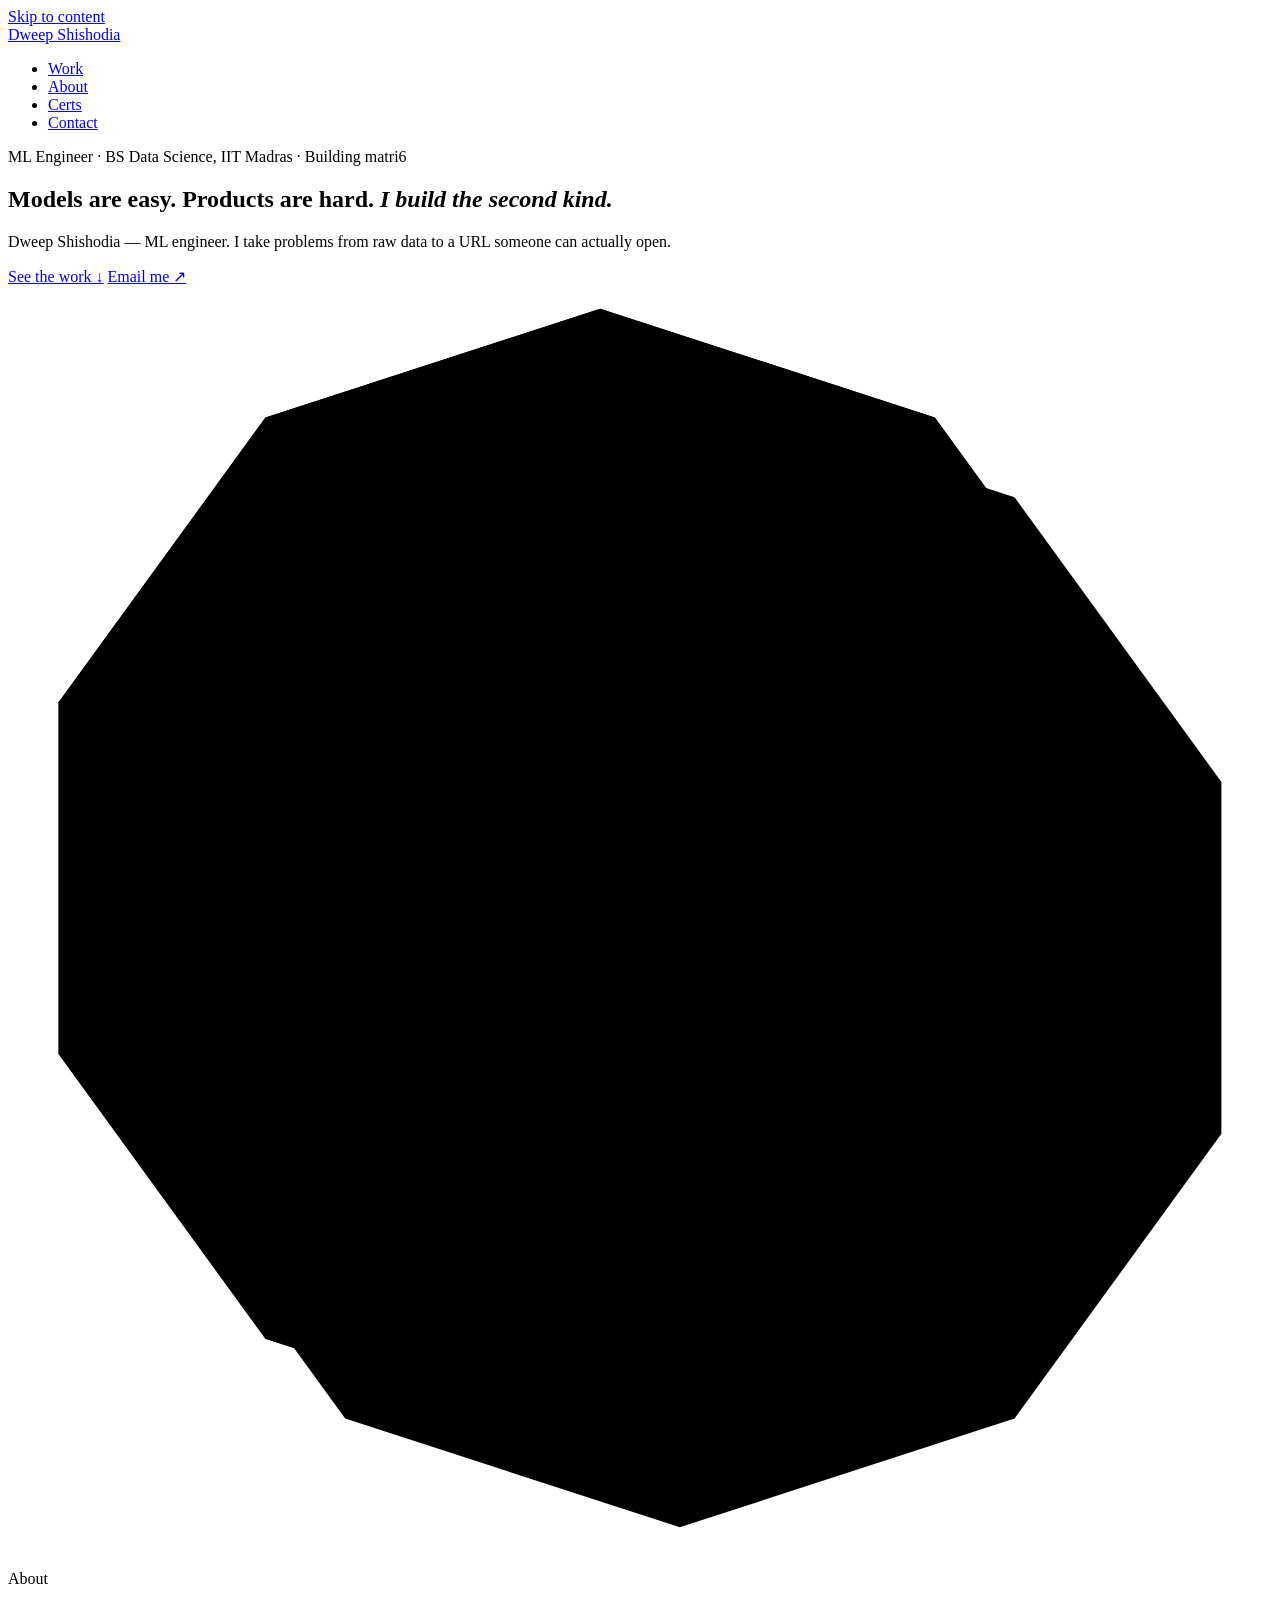
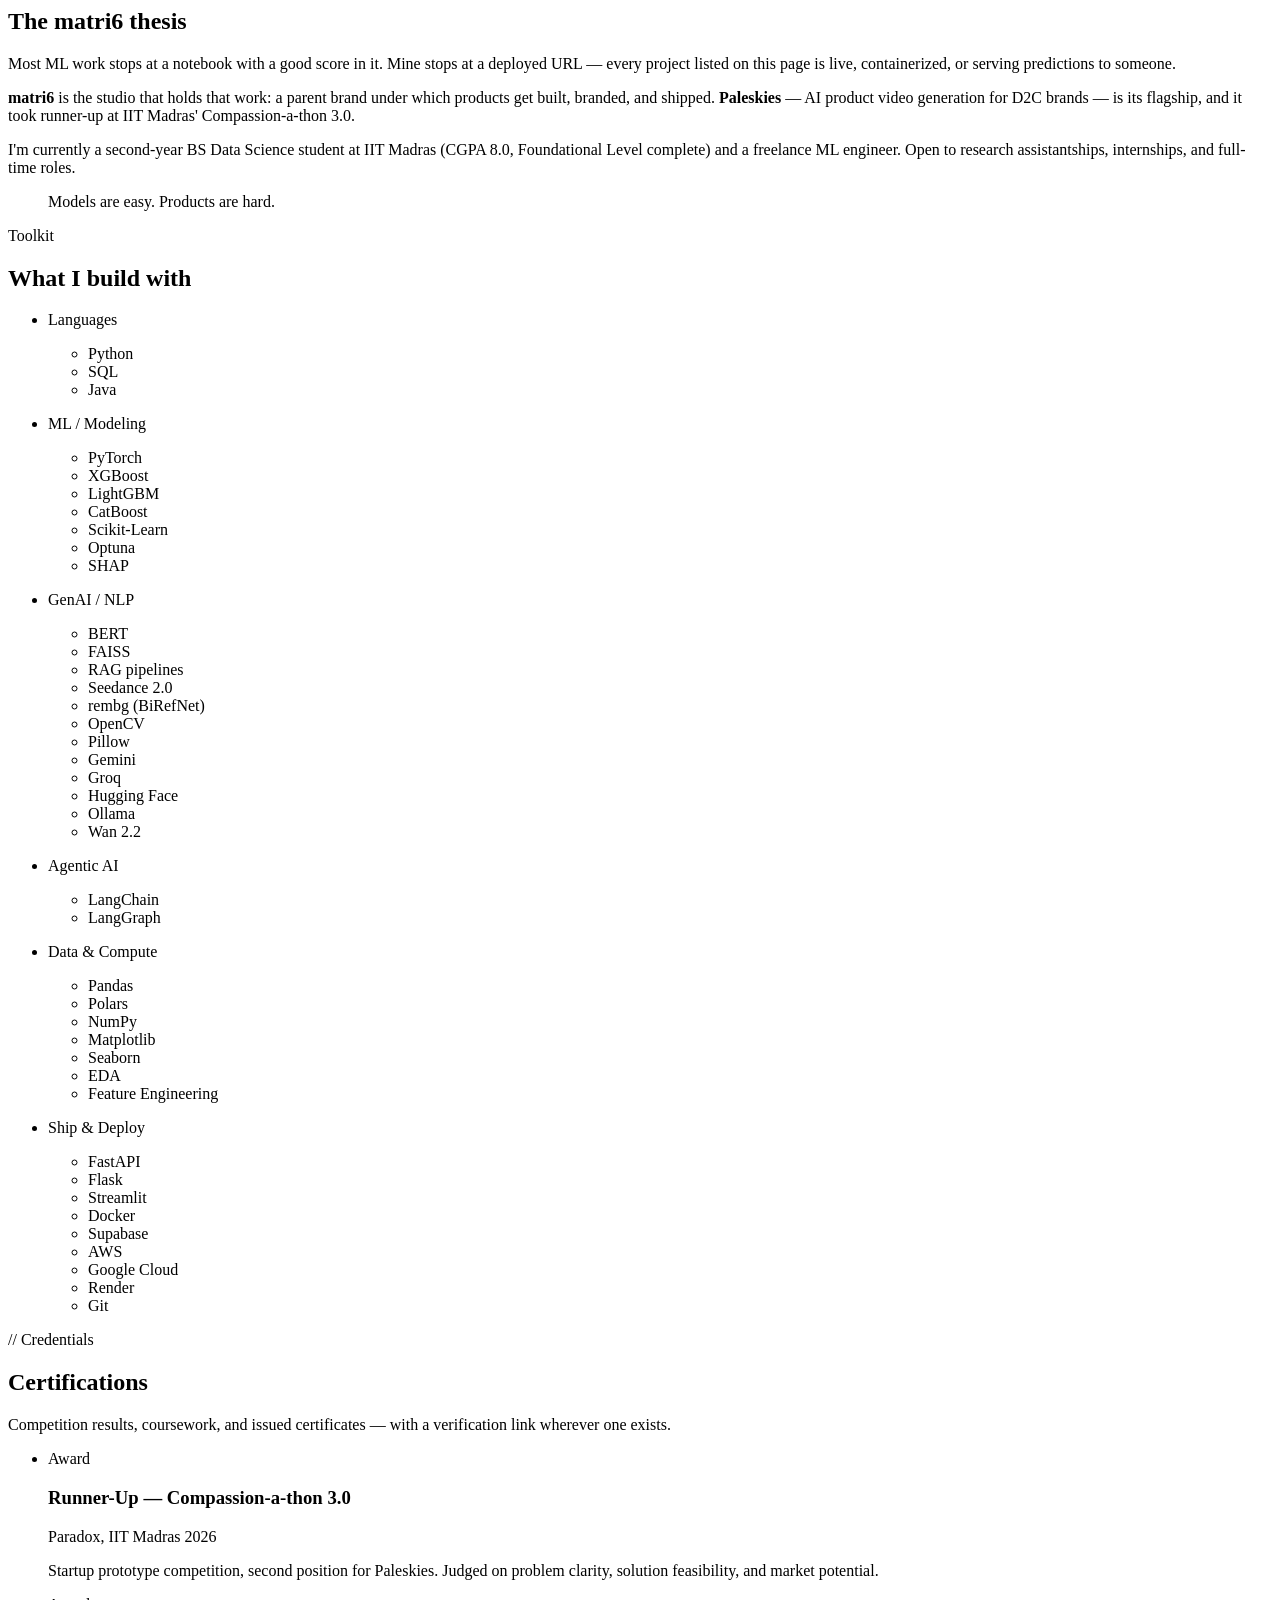
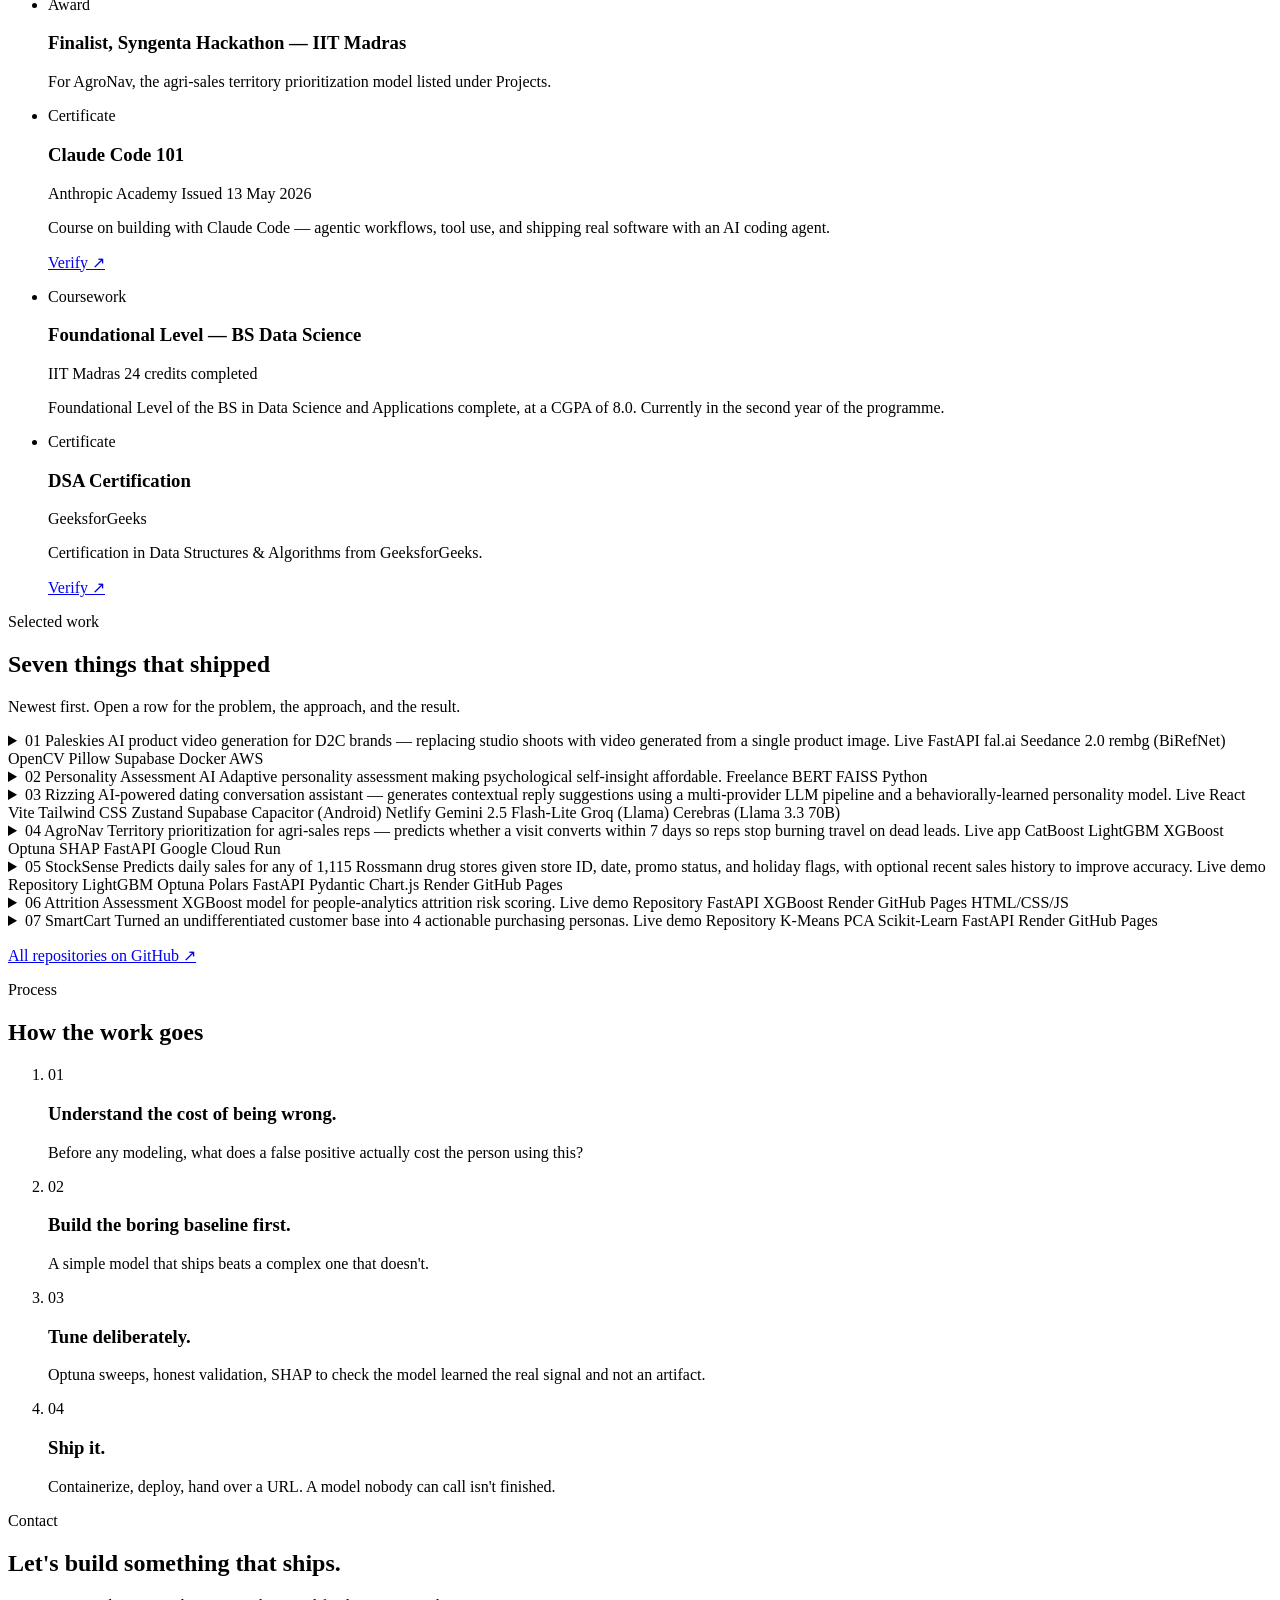
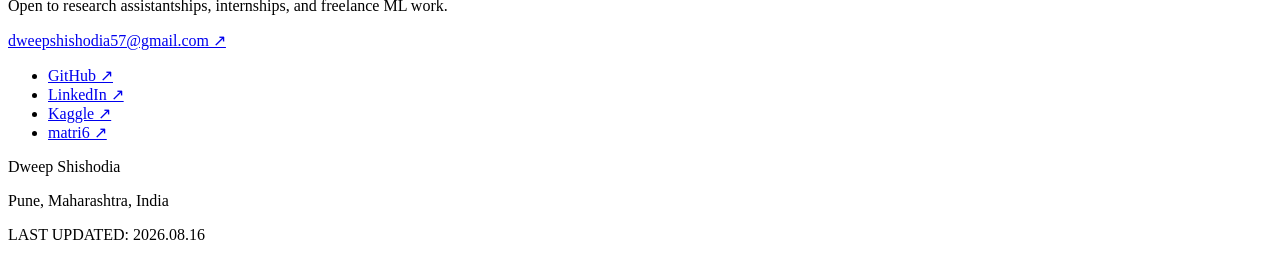
==== index.html @ 5aa8fc22 "feat(projects): swap AutoVal for Attrition Assessment, add SmartCart deployment - Replace project 06" ====
<!DOCTYPE html>
<html lang="en">
<head>
  <meta charset="utf-8">
  <meta name="viewport" content="width=device-width, initial-scale=1">

  <title>Dweep Shishodia — ML Engineer</title>
  <meta name="description" content="ML engineer and BS Data Science student at IIT Madras. I take problems from raw data to a URL someone can actually open. Founder of matri6.">
  <link rel="canonical" href="https://dweep.matri6.com/">
  <meta name="author" content="Dweep Shishodia">

  <meta property="og:type" content="website">
  <meta property="og:site_name" content="Dweep Shishodia">
  <meta property="og:url" content="https://dweep.matri6.com/">
  <meta property="og:title" content="Dweep Shishodia — ML Engineer">
  <meta property="og:description" content="ML engineer and BS Data Science student at IIT Madras. I take problems from raw data to a URL someone can actually open. Founder of matri6.">
  <meta property="og:image" content="https://dweep.matri6.com/assets/img/og-cover.png">
  <meta property="og:image:width" content="1200">
  <meta property="og:image:height" content="630">
  <meta property="og:image:alt" content="Dweep Shishodia — ML Engineer. Models are easy. Products are hard.">

  <meta name="twitter:card" content="summary_large_image">
  <meta name="twitter:title" content="Dweep Shishodia — ML Engineer">
  <meta name="twitter:description" content="ML engineer and BS Data Science student at IIT Madras. I take problems from raw data to a URL someone can actually open. Founder of matri6.">
  <meta name="twitter:image" content="https://dweep.matri6.com/assets/img/og-cover.png">

  <link rel="icon" href="assets/img/favicon.svg" type="image/svg+xml">
  <link rel="icon" href="assets/img/favicon-32.png" sizes="32x32" type="image/png">
  <link rel="icon" href="assets/img/favicon-16.png" sizes="16x16" type="image/png">
  <link rel="apple-touch-icon" href="assets/img/apple-touch-icon.png">
  <!-- Mirrors --paper in tokens.css. A meta value cannot read a custom
       property, so this is the one colour literal outside that file. -->
  <meta name="theme-color" content="#F6F7F5">

  <!-- Three families, only the axes actually used: Archivo with both
       variable axes (wdth 62-125, wght 100-900) because the system runs it
       condensed-heavy for headlines and wide for the wordmark; Inter Tight
       and JetBrains Mono need weight only. -->
  <link rel="preconnect" href="https://fonts.googleapis.com">
  <link rel="preconnect" href="https://fonts.gstatic.com" crossorigin>
  <link rel="stylesheet" href="https://fonts.googleapis.com/css2?family=Archivo:wdth,wght@62..125,100..900&family=Inter+Tight:wght@400..700&family=JetBrains+Mono:wght@400..700&display=swap">

  <!-- Cascade order is load-bearing. Do not reorder. -->
  <link rel="stylesheet" href="assets/css/tokens.css">
  <link rel="stylesheet" href="assets/css/base.css">
  <link rel="stylesheet" href="assets/css/components.css">
  <link rel="stylesheet" href="assets/css/pages.css">

  <!-- Set before first paint so scroll-reveal targets are only ever hidden
       when JavaScript is actually running. With JS off they stay visible. -->
  <script>document.documentElement.classList.add('js');</script>

  <script type="importmap">
  {
    "imports": {
      "three": "https://cdn.jsdelivr.net/npm/three@0.169.0/build/three.module.min.js",
      "three/addons/": "https://cdn.jsdelivr.net/npm/three@0.169.0/examples/jsm/"
    }
  }
  </script>

  <script type="application/ld+json">
  {
    "@context": "https://schema.org",
    "@type": "Person",
    "name": "Dweep Shishodia",
    "jobTitle": "ML Engineer",
    "url": "https://dweep.matri6.com/",
    "image": "https://dweep.matri6.com/assets/img/og-cover.png",
    "email": "mailto:dweepshishodia57@gmail.com",
    "description": "ML engineer and BS Data Science student at IIT Madras. Founder of matri6.",
    "address": {
      "@type": "PostalAddress",
      "addressLocality": "Pune",
      "addressRegion": "Maharashtra",
      "addressCountry": "IN"
    },
    "alumniOf": {
      "@type": "CollegeOrUniversity",
      "name": "Indian Institute of Technology Madras"
    },
    "worksFor": {
      "@type": "Organization",
      "name": "matri6",
      "url": "https://matri6.com"
    },
    "knowsAbout": ["Machine Learning", "Deep Learning", "MLOps", "Generative AI", "Data Science"],
    "sameAs": [
      "https://github.com/dweep1128",
      "https://www.linkedin.com/in/dweep1128/",
      "https://www.kaggle.com/dweepshishodia",
      "https://matri6.com"
    ]
  }
  </script>
</head>

<body>
  <a class="skip-link" href="#main">Skip to content</a>

  <header class="site-nav">
    <nav class="wrap site-nav__inner" aria-label="Primary">
      <a class="site-nav__mark t-wordmark" href="index.html" data-rise>Dweep Shishodia</a>
      <ul class="nav-links t-micro">
        <li><a href="#projects">Work</a></li>
        <li><a href="#about">About</a></li>
        <li><a href="#certifications" aria-label="Certifications and achievements">Certs</a></li>
        <li><a href="#contact">Contact</a></li>
      </ul>
    </nav>
  </header>

  <main id="main">

    <!-- ================================================================
         HERO
         ================================================================ -->
    <section id="hero" class="band band--flush" aria-labelledby="hero-headline">
      <div class="wrap">

        <p class="hero__eyebrow t-micro" data-rise>
          ML Engineer · BS Data Science, IIT Madras · Building matri6
        </p>

        <h1 class="hero__headline" id="hero-headline">
          <span class="hero__line" data-rise>Models are easy.</span>
          <span class="hero__line" data-rise>Products are hard.</span>
          <span class="hero__line hero__line--accent" data-rise><em>I build the second kind.</em></span>
        </h1>

        <div class="hero__grid">

        <div class="hero__copy">
          <p class="hero__sub t-lead" data-rise>
            Dweep Shishodia — ML engineer. I take problems from raw data to a URL
            someone can actually open.
          </p>

          <div class="hero__cta cluster" data-rise>
            <a class="btn btn--primary offset--sm" href="#projects">See the work ↓</a>
            <a class="btn offset--sm" href="mailto:dweepshishodia57@gmail.com">Email me ↗</a>
          </div>
        </div>

        <!-- The signature element. The SVG below is the markup default: it
             is what renders with JavaScript off, with the CDN blocked, or
             without WebGL. hero3d.js replaces it with a live scene and sets
             data-3d="on" only once that scene is actually drawing. -->
        <div class="hero-stage" id="hero-stage" data-rise>
          <svg class="hero-fallback" viewBox="-104 -104 222 222" role="img"
               aria-label="Flat-shaded emerald icosahedron with a black wireframe and a hard black drop shadow.">
            <polygon class="hero-fallback__shadow"
                     points="0,-100 58.78,-80.9 95.11,-30.9 95.11,30.9 58.78,80.9 0,100 -58.78,80.9 -95.11,30.9 -95.11,-30.9 -58.78,-80.9"
                     transform="translate(14 14)"/>
            <polygon class="hero-fallback__face"
                     points="0,-100 58.78,-80.9 95.11,-30.9 95.11,30.9 58.78,80.9 0,100 -58.78,80.9 -95.11,30.9 -95.11,-30.9 -58.78,-80.9"/>
            <g class="hero-fallback__edges">
              <!-- The 30 edges of an icosahedron viewed down a five-fold
                   axis: a decagon rim, ten spokes, and two pentagons. -->
              <polygon points="0,-100 58.78,-80.9 95.11,-30.9 95.11,30.9 58.78,80.9 0,100 -58.78,80.9 -95.11,30.9 -95.11,-30.9 -58.78,-80.9"/>
              <polygon points="0,-100 95.11,-30.9 58.78,80.9 -58.78,80.9 -95.11,-30.9"/>
              <polygon points="58.78,-80.9 95.11,30.9 0,100 -95.11,30.9 -58.78,-80.9"/>
              <line x1="0" y1="0" x2="0" y2="-100"/>
              <line x1="0" y1="0" x2="58.78" y2="-80.9"/>
              <line x1="0" y1="0" x2="95.11" y2="-30.9"/>
              <line x1="0" y1="0" x2="95.11" y2="30.9"/>
              <line x1="0" y1="0" x2="58.78" y2="80.9"/>
              <line x1="0" y1="0" x2="0" y2="100"/>
              <line x1="0" y1="0" x2="-58.78" y2="80.9"/>
              <line x1="0" y1="0" x2="-95.11" y2="30.9"/>
              <line x1="0" y1="0" x2="-95.11" y2="-30.9"/>
              <line x1="0" y1="0" x2="-58.78" y2="-80.9"/>
            </g>
          </svg>
        </div>

        </div>
      </div>
    </section>

    <!-- ================================================================
         ABOUT
         ================================================================ -->
    <section id="about" class="band" aria-labelledby="about-title">
      <div class="wrap">
        <header class="section-head" data-reveal>
          <p class="section-head__eyebrow t-micro">About</p>
          <h2 id="about-title">The matri6 thesis</h2>
        </header>

        <div class="about__grid">
          <div class="about__prose prose" data-reveal>
            <p>
              Most ML work stops at a notebook with a good score in it. Mine stops
              at a deployed URL — every project listed on this page is live,
              containerized, or serving predictions to someone.
            </p>
            <p>
              <strong>matri6</strong> is the studio that holds that work: a parent
              brand under which products get built, branded, and shipped.
              <strong>Paleskies</strong> — AI product video generation for D2C
              brands — is its flagship, and it took runner-up at IIT Madras'
              Compassion-a-thon 3.0.
            </p>
            <p>
              I'm currently a second-year BS Data Science student at IIT Madras
              (CGPA 8.0, Foundational Level complete) and a freelance ML engineer.
              Open to research assistantships, internships, and full-time roles.
            </p>
          </div>

          <blockquote class="pull-quote offset" data-reveal>
            <p>Models are easy. Products are hard.</p>
          </blockquote>
        </div>
      </div>
    </section>

    <!-- ================================================================
         SKILLS — a set, not a sequence. Mono category labels, no numbers.
         ================================================================ -->
    <section id="skills" class="band" aria-labelledby="skills-title">
      <div class="wrap">
        <header class="section-head" data-reveal>
          <p class="section-head__eyebrow t-micro">Toolkit</p>
          <h2 id="skills-title">What I build with</h2>
        </header>

        <ul class="grid" data-reveal>
          <li class="card offset--sm">
            <p class="card__label card__label--emerald t-micro">Languages</p>
            <ul class="card__list">
              <li>Python</li><li>SQL</li><li>Java</li>
            </ul>
          </li>

          <li class="card offset--sm">
            <p class="card__label card__label--blue t-micro">ML / Modeling</p>
            <ul class="card__list">
              <li>PyTorch</li><li>XGBoost</li><li>LightGBM</li><li>CatBoost</li>
              <li>Scikit-Learn</li><li>Optuna</li><li>SHAP</li>
            </ul>
          </li>

          <li class="card offset--sm">
            <p class="card__label card__label--coral t-micro">GenAI / NLP</p>
            <ul class="card__list">
              <li>BERT</li><li>FAISS</li><li>RAG pipelines</li><li>Seedance 2.0</li>
              <li>rembg (BiRefNet)</li><li>OpenCV</li><li>Pillow</li>
              <li>Gemini</li><li>Groq</li><li>Hugging Face</li><li>Ollama</li><li>Wan 2.2</li>
            </ul>
          </li>

          <li class="card offset--sm">
            <p class="card__label card__label--sun t-micro">Agentic AI</p>
            <ul class="card__list">
              <li>LangChain</li><li>LangGraph</li>
            </ul>
          </li>

          <li class="card offset--sm">
            <p class="card__label card__label--ink t-micro">Data &amp; Compute</p>
            <ul class="card__list">
              <li>Pandas</li><li>Polars</li><li>NumPy</li><li>Matplotlib</li><li>Seaborn</li>
              <li>EDA</li><li>Feature Engineering</li>
            </ul>
          </li>

          <li class="card offset--sm">
            <p class="card__label card__label--emerald t-micro">Ship &amp; Deploy</p>
            <ul class="card__list">
              <li>FastAPI</li><li>Flask</li><li>Streamlit</li><li>Docker</li>
              <li>Supabase</li><li>AWS</li><li>Google Cloud</li><li>Render</li><li>Git</li>
            </ul>
          </li>
        </ul>
      </div>
    </section>

    <!-- ================================================================
         CERTIFICATIONS — proof, sitting directly under the skills claim it
         backs and ahead of the work. Ordered by weight, not alphabetically.

         The cards are the same .card .cert blocks that used to live on
         certifications.html: label colour, meta, body copy and verify
         button unchanged. Only the section header differs, because a page
         title and a section header are not the same job.

         There is no build step and no fetch() in this repo, so the data
         lives in the markup. Every entry is one <li class="card cert">.
         Drop cert__actions when a credential has nothing to verify — a
         dead verify link is worse than no button. Copy-paste template at
         the end of the list.
         ================================================================ -->
    <section id="certifications" class="band" aria-labelledby="certifications-title">
      <div class="wrap">
        <header class="section-head" data-reveal>
          <p class="section-head__eyebrow t-micro">// Credentials</p>
          <h2 id="certifications-title">Certifications</h2>
          <p class="section-head__sub t-lead">
            Competition results, coursework, and issued certificates — with a
            verification link wherever one exists.
          </p>
        </header>

        <ul class="grid" data-reveal>

          <li class="card cert offset--sm">
            <p class="card__label card__label--sun t-micro">Award</p>
            <h3 class="t-h3">Runner-Up — Compassion-a-thon 3.0</h3>
            <p class="cert__meta t-micro">
              <span>Paradox, IIT Madras</span>
              <span>2026</span>
            </p>
            <p class="cert__body">
              Startup prototype competition, second position for Paleskies. Judged
              on problem clarity, solution feasibility, and market potential.
            </p>
            <!-- Drop the photo in at assets/img/certs/compassionathon.jpg and
                 uncomment:
            <img class="cert__thumb" src="assets/img/certs/compassionathon.jpg"
                 alt="Runner-up certificate for Compassion-a-thon 3.0 at Paradox, IIT Madras."
                 width="800" height="600" loading="lazy" decoding="async">
            -->
          </li>

          <li class="card cert offset--sm">
            <p class="card__label card__label--sun t-micro">Award</p>
            <h3 class="t-h3">Finalist, Syngenta Hackathon — IIT Madras</h3>
            <p class="cert__body">
              For AgroNav, the agri-sales territory prioritization model listed
              under Projects.
            </p>
          </li>

          <li class="card cert offset--sm">
            <p class="card__label card__label--emerald t-micro">Certificate</p>
            <h3 class="t-h3">Claude Code 101</h3>
            <p class="cert__meta t-micro">
              <span>Anthropic Academy</span>
              <span>Issued 13 May 2026</span>
            </p>
            <p class="cert__body">
              Course on building with Claude Code — agentic workflows, tool use,
              and shipping real software with an AI coding agent.
            </p>
            <!-- Drop the certificate image in at
                 assets/img/certs/claude-code-101.png and uncomment:
            <img class="cert__thumb" src="assets/img/certs/claude-code-101.png"
                 alt="Claude Code 101 certificate issued by Anthropic Academy."
                 width="800" height="600" loading="lazy" decoding="async">
            -->
            <p class="cert__actions">
              <a class="btn offset--sm" href="https://verify.skilljar.com/c/eu7ejbdvshyd" rel="noopener">Verify ↗</a>
            </p>
          </li>

          <li class="card cert offset--sm">
            <p class="card__label card__label--blue t-micro">Coursework</p>
            <h3 class="t-h3">Foundational Level — BS Data Science</h3>
            <p class="cert__meta t-micro">
              <span>IIT Madras</span>
              <span>24 credits completed</span>
            </p>
            <p class="cert__body">
              Foundational Level of the BS in Data Science and Applications
              complete, at a CGPA of 8.0. Currently in the second year of the
              programme.
            </p>
          </li>

          <li class="card cert offset--sm">
            <p class="card__label card__label--coral t-micro">Certificate</p>
            <h3 class="t-h3">DSA Certification</h3>
            <p class="cert__meta t-micro">
              <span>GeeksforGeeks</span>
            </p>
            <p class="cert__body">
              Certification in Data Structures &amp; Algorithms from GeeksforGeeks.
            </p>
            <p class="cert__actions">
              <a class="btn offset--sm" href="https://media.geeksforgeeks.org/certificates/1786961510/3b3e6e1844ed8fe36275d30f94dc675a.pdf" rel="noopener">Verify ↗</a>
            </p>
          </li>

          <!-- ============================================================
               TEMPLATE — copy this block, fill it in, delete the comment
               markers. Label colour options: --sun, --emerald, --blue,
               --coral, --ink (see .card__label-- modifiers in
               components.css). Drop cert__actions if there is nothing to
               verify; drop cert__thumb if there is no image.

          <li class="card cert offset--sm">
            <p class="card__label card__label--coral t-micro">Certificate</p>
            <h3 class="t-h3">Title of the credential</h3>
            <p class="cert__meta t-micro">
              <span>Issuing body</span>
              <span>Issued Month Year</span>
            </p>
            <p class="cert__body">
              One or two sentences on what it covered and why it counts.
            </p>
            <img class="cert__thumb" src="assets/img/certs/file-name.png"
                 alt="Describe what the certificate shows."
                 width="800" height="600" loading="lazy" decoding="async">
            <p class="cert__actions">
              <a class="btn offset--sm" href="https://example.com/verify" rel="noopener">Verify ↗</a>
            </p>
          </li>

               ============================================================ -->

        </ul>
      </div>
    </section>

    <!-- ================================================================
         PROJECTS — numbered in reverse chronological order. The number
         encodes the timeline, which is why the date sits beside it.
         Built on <details>: fully usable with JavaScript disabled.
         ================================================================ -->
    <section id="projects" class="band" aria-labelledby="projects-title">
      <div class="wrap">
        <header class="section-head" data-reveal>
          <p class="section-head__eyebrow t-micro">Selected work</p>
          <h2 id="projects-title">Seven things that shipped</h2>
          <p class="section-head__sub">
            Newest first. Open a row for the problem, the approach, and the result.
          </p>
        </header>

        <div class="accordion" data-reveal>

          <!-- 01 ------------------------------------------------------- -->
          <details class="row" name="projects">
            <summary class="row__summary">
              <span class="row__num t-number" aria-hidden="true">01</span>
              <span class="row__main">
                <span class="row__title t-h3">Paleskies</span>
                <span class="row__hook">
                  AI product video generation for D2C brands — replacing studio
                  shoots with video generated from a single product image.
                </span>
                <span class="row__meta">
                  <span class="tag tag--live">Live</span>
                  <span class="tag tag--stack">FastAPI</span>
                  <span class="tag tag--stack">fal.ai Seedance 2.0</span>
                  <span class="tag tag--stack">rembg (BiRefNet)</span>
                  <span class="tag tag--stack">OpenCV</span>
                  <span class="tag tag--stack">Pillow</span>
                  <span class="tag tag--stack">Supabase</span>
                  <span class="tag tag--stack">Docker</span>
                  <span class="tag tag--stack">AWS</span>
                </span>
              </span>
              <span class="row__marker" aria-hidden="true"></span>
            </summary>
            <div class="row__body">
              <ul class="row__bullets">
                <li>D2C brands pay studio rates and wait days for one product video — the cost and the turnaround are what stop most of them from shipping video at all.</li>
                <li>The backend is a single pipeline: background removal, preprocessing, reference-to-video generation, then Postgres and Storage persistence — containerized end to end.</li>
                <li>Runner-up at IIT Madras' Compassion-a-thon 3.0.</li>
              </ul>
              <p class="row__links">
                <a class="btn offset--sm" href="https://paleskies.matri6.com" rel="noopener">Open paleskies.matri6.com ↗</a>
              </p>
            </div>
          </details>

          <!-- 02 ------------------------------------------------------- -->
          <details class="row" name="projects">
            <summary class="row__summary">
              <span class="row__num t-number" aria-hidden="true">02</span>
              <span class="row__main">
                <span class="row__title t-h3">Personality Assessment AI</span>
                <span class="row__hook">
                  Adaptive personality assessment making psychological self-insight
                  affordable.
                </span>
                <span class="row__meta">
                  <span class="tag tag--work">Freelance</span>
                  <span class="tag tag--stack">BERT</span>
                  <span class="tag tag--stack">FAISS</span>
                  <span class="tag tag--stack">Python</span>
                </span>
              </span>
              <span class="row__marker" aria-hidden="true"></span>
            </summary>
            <div class="row__body">
              <ul class="row__bullets">
                <li>5,000 psychologist-authored questions, built by a two-person full-stack team.</li>
                <li>Adaptive question recommendation engine: BERT embeddings plus FAISS vector search choose the next question from response history and semantic alignment.</li>
                <li>Explainable report layer computes weighted sub-category contribution scores, so the output is readable rather than opaque.</li>
              </ul>
              <p class="row__note t-small">Confidential client — no name, no logo, no live link.</p>
            </div>
          </details>

          <!-- 03 ------------------------------------------------------- -->
          <details class="row" name="projects">
            <summary class="row__summary">
              <span class="row__num t-number" aria-hidden="true">03</span>
              <span class="row__main">
                <span class="row__title t-h3">Rizzing</span>
                <span class="row__hook">
                  AI-powered dating conversation assistant — generates contextual
                  reply suggestions using a multi-provider LLM pipeline and a
                  behaviorally-learned personality model.
                </span>
                <span class="row__meta">
                  <span class="tag tag--live">Live</span>
                  <span class="tag tag--stack">React</span>
                  <span class="tag tag--stack">Vite</span>
                  <span class="tag tag--stack">Tailwind CSS</span>
                  <span class="tag tag--stack">Zustand</span>
                  <span class="tag tag--stack">Supabase</span>
                  <span class="tag tag--stack">Capacitor (Android)</span>
                  <span class="tag tag--stack">Netlify</span>
                  <span class="tag tag--stack">Gemini 2.5 Flash-Lite</span>
                  <span class="tag tag--stack">Groq (Llama)</span>
                  <span class="tag tag--stack">Cerebras (Llama 3.3 70B)</span>
                </span>
              </span>
              <span class="row__marker" aria-hidden="true"></span>
            </summary>
            <div class="row__body">
              <ul class="row__bullets">
                <li>Multi-provider LLM fallback architecture — Gemini, then Groq, then Cerebras — for cost efficiency and uptime resilience.</li>
                <li>A 7-axis personality inference engine models communication style — confidence, humor, boldness, sarcasm — from behavioral choices rather than self-reported surveys, via a silent weight-adjustment learning loop.</li>
                <li>Serverless backend on Supabase Edge Functions handles real-time LLM orchestration, Google OAuth plus email OTP auth, and conversation-state modeling — shipped as a combined web and Android (Capacitor) app.</li>
              </ul>
              <p class="row__links">
                <a class="btn offset--sm" href="https://rizzing.matri6.com" rel="noopener">Open rizzing.matri6.com ↗</a>
              </p>
            </div>
          </details>

          <!-- 04 ------------------------------------------------------- -->
          <details class="row" name="projects">
            <summary class="row__summary">
              <span class="row__num t-number" aria-hidden="true">04</span>
              <span class="row__main">
                <span class="row__title t-h3">AgroNav</span>
                <span class="row__hook">
                  Territory prioritization for agri-sales reps — predicts whether a
                  visit converts within 7 days so reps stop burning travel on dead leads.
                </span>
                <span class="row__meta">
                  <span class="tag tag--live">Live app</span>
                  <span class="tag tag--stack">CatBoost</span>
                  <span class="tag tag--stack">LightGBM</span>
                  <span class="tag tag--stack">XGBoost</span>
                  <span class="tag tag--stack">Optuna</span>
                  <span class="tag tag--stack">SHAP</span>
                  <span class="tag tag--stack">FastAPI</span>
                  <span class="tag tag--stack">Google Cloud Run</span>
                </span>
              </span>
              <span class="row__marker" aria-hidden="true"></span>
            </summary>
            <div class="row__body">
              <dl class="metrics">
                <div class="metrics__item"><dt>Test ROC-AUC</dt><dd>0.8141</dd></div>
                <div class="metrics__item"><dt>F1-macro</dt><dd>0.7256</dd></div>
                <div class="metrics__item"><dt>Engineered features</dt><dd>12</dd></div>
                <div class="metrics__item"><dt>Optuna trials</dt><dd>50</dd></div>
              </dl>
              <ul class="row__bullets">
                <li>Gradient-boosted ensemble over 12 engineered features, tuned across 50 Optuna trials and checked with SHAP so the model is learning route economics, not an artifact.</li>
                <li>Served from FastAPI on Google Cloud Run — a rep gets a ranked visit list, not a notebook.</li>
              </ul>
              <!-- Live URL not published yet. Paste it here when it is:
                   <p class="row__links"><a class="btn offset--sm" href="" rel="noopener">Open the app ↗</a></p> -->
            </div>
          </details>

          <!-- 05 ------------------------------------------------------- -->
          <details class="row" name="projects">
            <summary class="row__summary">
              <span class="row__num t-number" aria-hidden="true">05</span>
              <span class="row__main">
                <span class="row__title t-h3">StockSense</span>
                <span class="row__hook">
                  Predicts daily sales for any of 1,115 Rossmann drug stores given
                  store ID, date, promo status, and holiday flags, with optional
                  recent sales history to improve accuracy.
                </span>
                <span class="row__meta">
                  <span class="tag tag--live">Live demo</span>
                  <span class="tag tag--repo">Repository</span>
                  <span class="tag tag--stack">LightGBM</span>
                  <span class="tag tag--stack">Optuna</span>
                  <span class="tag tag--stack">Polars</span>
                  <span class="tag tag--stack">FastAPI</span>
                  <span class="tag tag--stack">Pydantic</span>
                  <span class="tag tag--stack">Chart.js</span>
                  <span class="tag tag--stack">Render</span>
                  <span class="tag tag--stack">GitHub Pages</span>
                </span>
              </span>
              <span class="row__marker" aria-hidden="true"></span>
            </summary>
            <div class="row__body">
              <dl class="metrics">
                <div class="metrics__item"><dt>RMSE</dt><dd>768.34</dd></div>
                <div class="metrics__item"><dt>RMSPE</dt><dd>0.1198</dd></div>
              </dl>
              <ul class="row__bullets">
                <li>Found and fixed a target-leakage bug where rolling means included the current row — shifting the window corrected RMSE from an inflated 641 to an honest 768.</li>
                <li>Engineered 24 features — calendar, competition age, promo windows, per-store lag and rolling-mean sales — with a shared feature module across training and serving to eliminate train/serve skew.</li>
                <li>Time-based train/validation split, no shuffle, respecting temporal ordering.</li>
                <li>Graceful degradation: null lags on short history, 404 on an unknown store, 422 on a malformed payload.</li>
                <li>Handled cold-start latency on free-tier hosting with a health-check pre-warm and a 75s client timeout.</li>
              </ul>
              <p class="row__links">
                <a class="btn offset--sm" href="https://dweep1128.github.io/stock-sense-rossmann/" rel="noopener">Open the app ↗</a>
                <a class="btn offset--sm" href="https://github.com/dweep1128/stock-sense-rossmann" rel="noopener">Source ↗</a>
              </p>
            </div>
          </details>

          <!-- 06 ------------------------------------------------------- -->
          <details class="row" name="projects">
            <summary class="row__summary">
              <span class="row__num t-number" aria-hidden="true">06</span>
              <span class="row__main">
                <span class="row__title t-h3">Attrition Assessment</span>
                <span class="row__hook">
                  XGBoost model for people-analytics attrition risk scoring.
                </span>
                <span class="row__meta">
                  <span class="tag tag--live">Live demo</span>
                  <span class="tag tag--repo">Repository</span>
                  <span class="tag tag--stack">FastAPI</span>
                  <span class="tag tag--stack">XGBoost</span>
                  <span class="tag tag--stack">Render</span>
                  <span class="tag tag--stack">GitHub Pages</span>
                  <span class="tag tag--stack">HTML/CSS/JS</span>
                </span>
              </span>
              <span class="row__marker" aria-hidden="true"></span>
            </summary>
            <div class="row__body">
              <ul class="row__bullets">
                <li>FastAPI backend serving an XGBoost classifier, deployed on Render.</li>
                <li>Vanilla HTML/CSS/JS frontend built with Claude Code, deployed via GitHub Pages.</li>
                <li>21-field intake form — demographics, role and assignment, compensation, self-reported satisfaction and engagement, work history — returns a modelled probability of attrition against a configurable 0.50 decision threshold.</li>
                <li>Frontend-backend API integration wired end-to-end.</li>
              </ul>
              <p class="row__links">
                <a class="btn offset--sm" href="https://dweep1128.github.io/ibm-attrition-xgboost/" rel="noopener">Open the app ↗</a>
                <a class="btn offset--sm" href="https://github.com/dweep1128/ibm-attrition-xgboost" rel="noopener">Source ↗</a>
              </p>
            </div>
          </details>

          <!-- 07 ------------------------------------------------------- -->
          <details class="row" name="projects">
            <summary class="row__summary">
              <span class="row__num t-number" aria-hidden="true">07</span>
              <span class="row__main">
                <span class="row__title t-h3">SmartCart</span>
                <span class="row__hook">
                  Turned an undifferentiated customer base into 4 actionable
                  purchasing personas.
                </span>
                <span class="row__meta">
                  <span class="tag tag--live">Live demo</span>
                  <span class="tag tag--repo">Repository</span>
                  <span class="tag tag--stack">K-Means</span>
                  <span class="tag tag--stack">PCA</span>
                  <span class="tag tag--stack">Scikit-Learn</span>
                  <span class="tag tag--stack">FastAPI</span>
                  <span class="tag tag--stack">Render</span>
                  <span class="tag tag--stack">GitHub Pages</span>
                </span>
              </span>
              <span class="row__marker" aria-hidden="true"></span>
            </summary>
            <div class="row__body">
              <ul class="row__bullets">
                <li>PCA dimensionality reduction ahead of K-Means, so the clusters separate on real variance instead of on noise.</li>
                <li>Four personas a marketing team can act on — targeted campaigns instead of blanket messaging.</li>
                <li>FastAPI backend serving the clustering model, deployed on Render.</li>
                <li>Frontend built in vanilla HTML/CSS/JS with Claude Code, deployed via GitHub Pages.</li>
                <li>Segments a shopper profile — demographics, household, membership, category spend, purchase channels — into one of four behavioral clusters learned from 2,236 loyalty members.</li>
              </ul>
              <p class="row__links">
                <a class="btn offset--sm" href="https://dweep1128.github.io/SmartCart-Customer-Segmentation/" rel="noopener">Open the app ↗</a>
                <a class="btn offset--sm" href="https://github.com/dweep1128/SmartCart-Customer-Segmentation" rel="noopener">Source ↗</a>
              </p>
            </div>
          </details>

        </div>

        <p class="section-cta" data-reveal>
          <a class="btn offset--sm" href="https://github.com/dweep1128" rel="noopener">All repositories on GitHub ↗</a>
        </p>
      </div>
    </section>

    <!-- ================================================================
         PROCESS — numbered because the steps genuinely happen in order.
         ================================================================ -->
    <section id="process" class="band" aria-labelledby="process-title">
      <div class="wrap">
        <header class="section-head" data-reveal>
          <p class="section-head__eyebrow t-micro">Process</p>
          <h2 id="process-title">How the work goes</h2>
        </header>

        <ol class="grid" data-reveal>
          <li class="step step--emerald offset--sm">
            <p class="step__num t-number" aria-hidden="true">01</p>
            <h3>Understand the cost of being wrong.</h3>
            <p>Before any modeling, what does a false positive actually cost the person using this?</p>
          </li>
          <li class="step step--blue offset--sm">
            <p class="step__num t-number" aria-hidden="true">02</p>
            <h3>Build the boring baseline first.</h3>
            <p>A simple model that ships beats a complex one that doesn't.</p>
          </li>
          <li class="step step--sun offset--sm">
            <p class="step__num t-number" aria-hidden="true">03</p>
            <h3>Tune deliberately.</h3>
            <p>Optuna sweeps, honest validation, SHAP to check the model learned the real signal and not an artifact.</p>
          </li>
          <li class="step step--coral offset--sm">
            <p class="step__num t-number" aria-hidden="true">04</p>
            <h3>Ship it.</h3>
            <p>Containerize, deploy, hand over a URL. A model nobody can call isn't finished.</p>
          </li>
        </ol>
      </div>
    </section>

    <!-- ================================================================
         CONTACT — the one dark band. No form backend: a form that silently
         fails is worse than no form.
         ================================================================ -->
    <section id="contact" class="band is-dark" aria-labelledby="contact-title">
      <div class="wrap contact__grid">
        <div>
          <header class="section-head" data-reveal>
            <p class="section-head__eyebrow t-micro">Contact</p>
            <h2 id="contact-title">Let's build something that ships.</h2>
          </header>
          <p class="t-lead measure" data-reveal>
            Open to research assistantships, internships, and freelance ML work.
          </p>
        </div>

        <div class="contact__actions" data-reveal>
          <a class="btn btn--primary offset--sm" href="mailto:dweepshishodia57@gmail.com">dweepshishodia57@gmail.com ↗</a>
          <ul class="link-list t-micro">
            <li><a href="https://github.com/dweep1128" rel="noopener">GitHub ↗</a></li>
            <li><a href="https://www.linkedin.com/in/dweep1128/" rel="noopener">LinkedIn ↗</a></li>
            <li><a href="https://www.kaggle.com/dweepshishodia" rel="noopener">Kaggle ↗</a></li>
            <li><a href="https://matri6.com" rel="noopener">matri6 ↗</a></li>
          </ul>
        </div>
      </div>
    </section>

  </main>

  <footer class="is-dark">
    <div class="wrap">
      <div class="contact__lockup">
        <p class="contact__wordmark t-wordmark">Dweep Shishodia</p>
      </div>
      <div class="site-footer site-footer__inner t-micro">
        <p>Pune, Maharashtra, India</p>
        <p id="last-updated">LAST UPDATED: 2026.08.16</p>
      </div>
    </div>
  </footer>

  <script type="module" src="assets/js/main.js"></script>
</body>
</html>
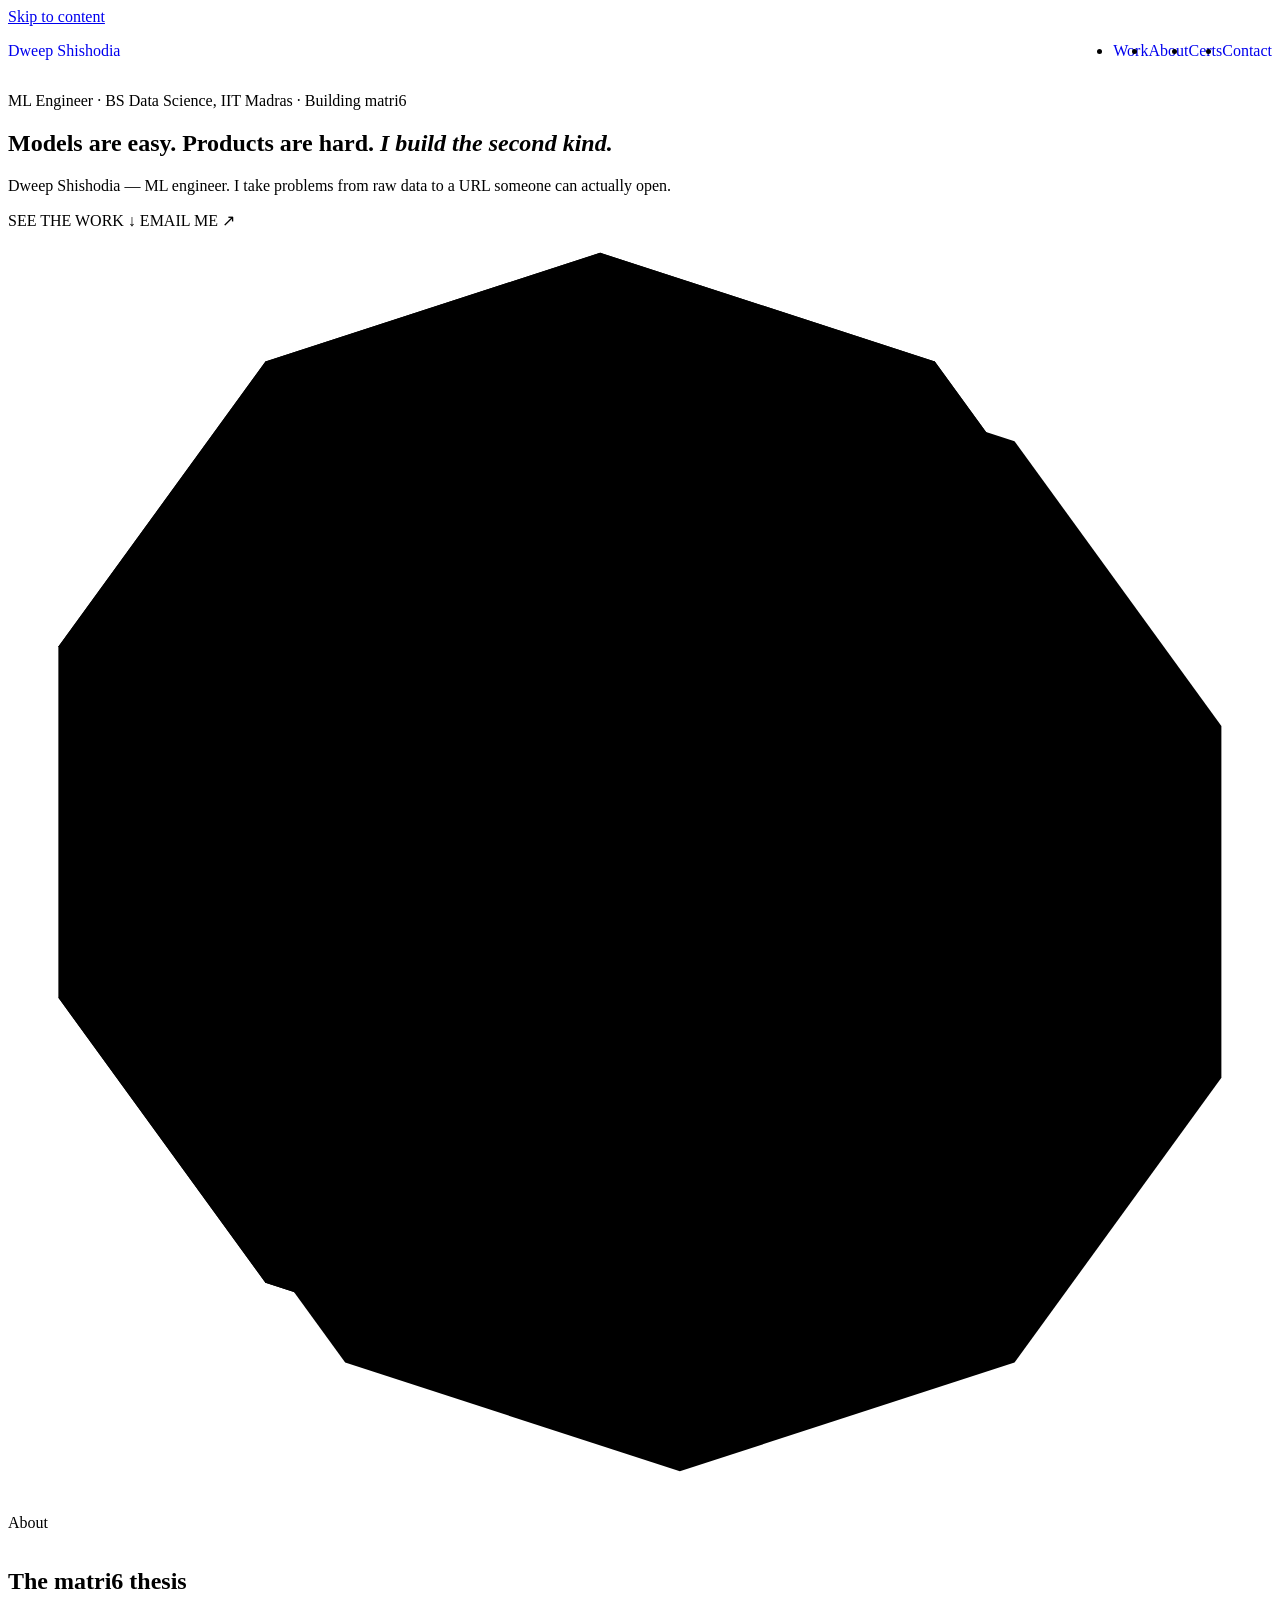
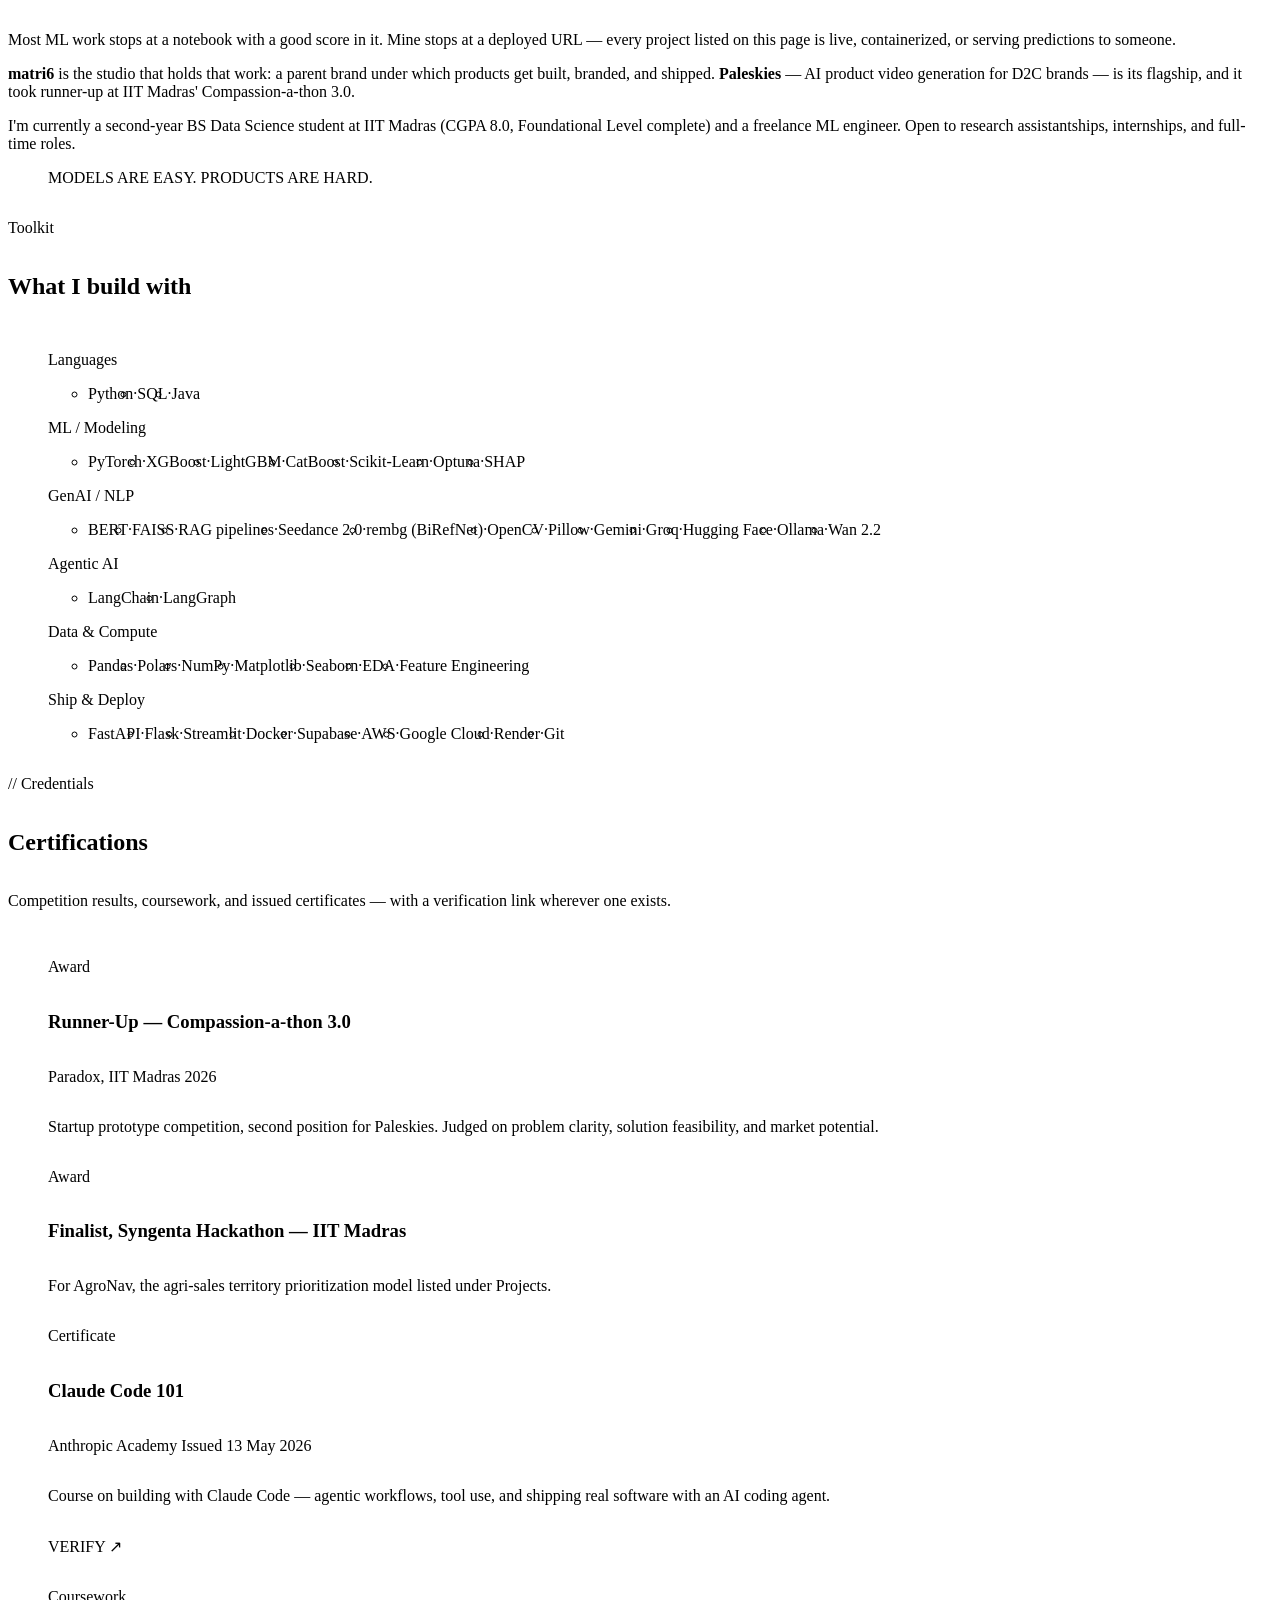
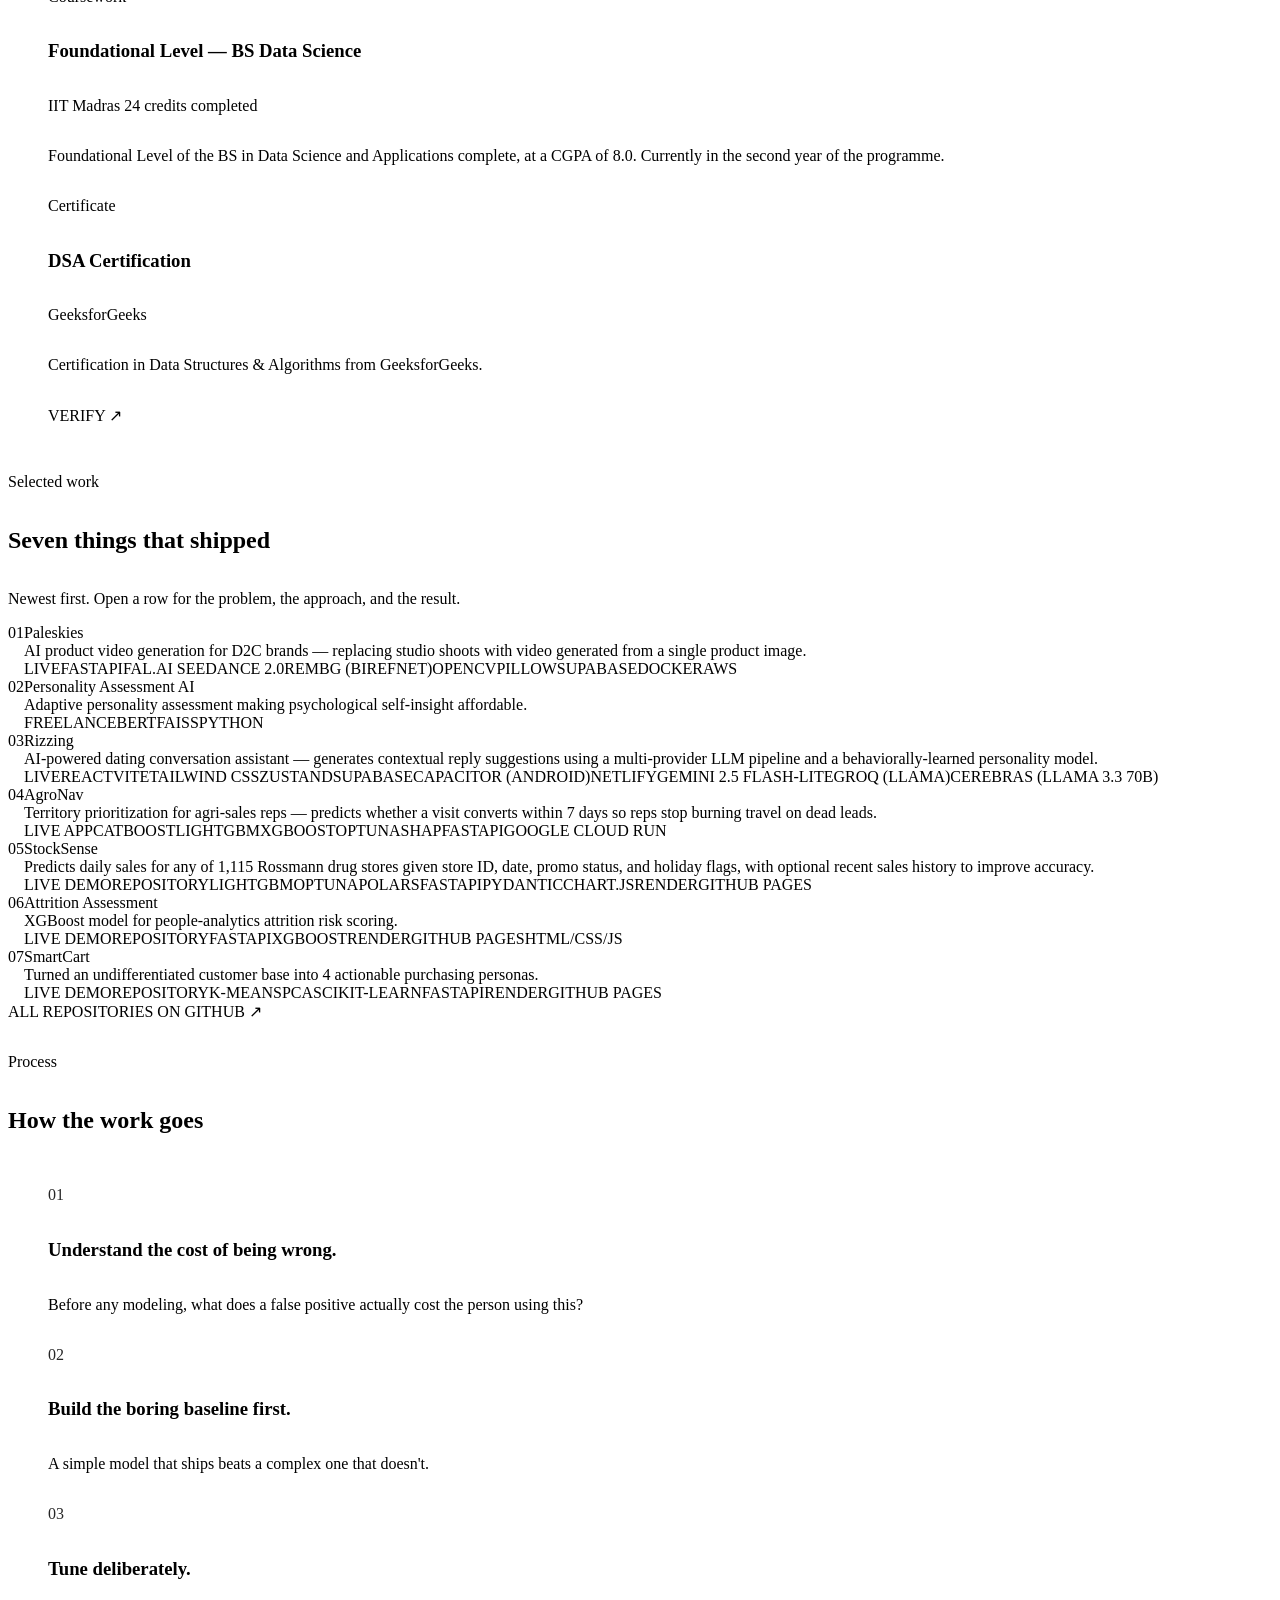
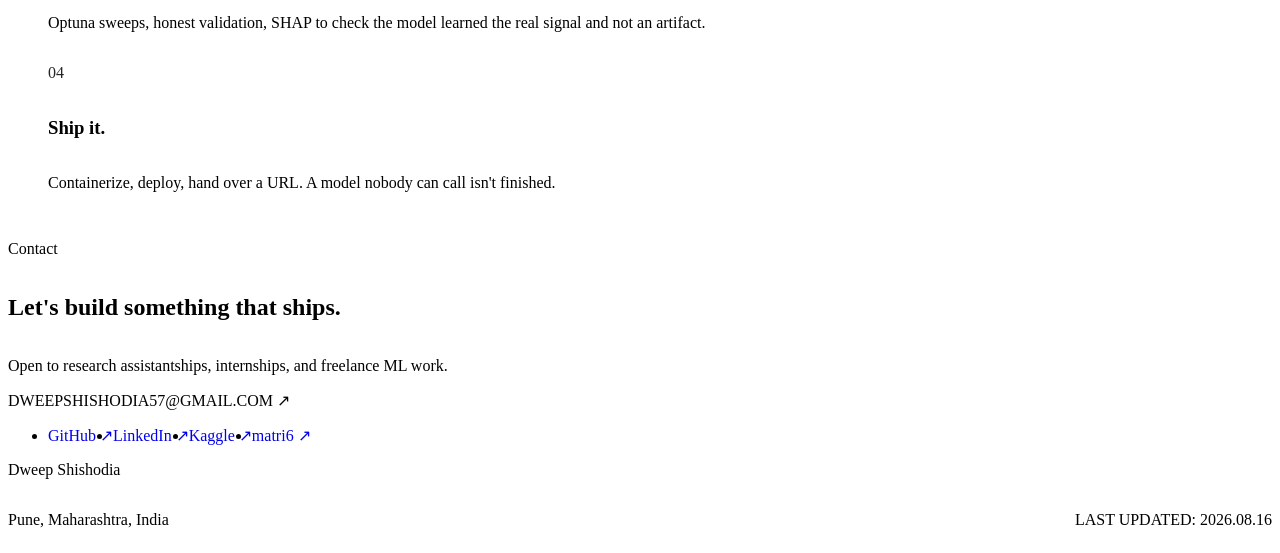
==== commit 5cc5f9a1: "fix(projects): solid ink metrics box, add AgroNav live link Metrics box filled with card-accent colo" ====
--- a/index.html
+++ b/index.html
@@ -569,8 +569,9 @@
                 <li>Gradient-boosted ensemble over 12 engineered features, tuned across 50 Optuna trials and checked with SHAP so the model is learning route economics, not an artifact.</li>
                 <li>Served from FastAPI on Google Cloud Run — a rep gets a ranked visit list, not a notebook.</li>
               </ul>
-              <!-- Live URL not published yet. Paste it here when it is:
-                   <p class="row__links"><a class="btn offset--sm" href="" rel="noopener">Open the app ↗</a></p> -->
+              <p class="row__links">
+                <a class="btn offset--sm" href="https://agronav-frontend.netlify.app/" rel="noopener">Open the app ↗</a>
+              </p>
             </div>
           </details>
 
--- a/assets/css/components.css
+++ b/assets/css/components.css
@@ -0,0 +1,483 @@
+/* ==========================================================================
+   components.css — dweep-portfolio
+   Reusable pieces: nav, buttons, tags, cards, section heads, the project
+   accordion row, the pull-quote, the process step, the footer.
+   Layout that belongs to one section lives in pages.css, scoped by id.
+   ========================================================================== */
+
+/* --------------------------------------------------------------------------
+   PAGE-LOAD SEQUENCE
+   One orchestrated entrance, then the page goes quiet. Each participant
+   declares its position with --rise-order (assigned in pages.css); the
+   delay is derived, never written out by hand.
+   -------------------------------------------------------------------------- */
+
+/* Deliberately NOT gated on `.js`, unlike the scroll reveals: this runs on
+   CSS alone, so the entrance still plays with JavaScript disabled. A
+   browser without CSS animation support ignores the declaration entirely
+   and paints the hero at its natural opacity, so there is no path where
+   this leaves the headline hidden. */
+[data-rise] {
+  animation: rise var(--dur-slow) var(--ease-out) both;
+  animation-delay: calc(var(--stagger) * var(--rise-order, 0));
+}
+
+@keyframes rise {
+  from { opacity: 0; transform: translateY(1.25rem); }
+  to   { opacity: 1; transform: none; }
+}
+
+/* --------------------------------------------------------------------------
+   NAV
+   -------------------------------------------------------------------------- */
+
+.site-nav {
+  position: sticky;
+  inset-block-start: 0;
+  z-index: var(--z-nav);
+  background-color: var(--paper);
+  border-block-end: var(--rule) solid var(--ink);
+}
+
+.site-nav__inner {
+  display: flex;
+  flex-wrap: wrap;
+  align-items: center;
+  justify-content: space-between;
+  gap: var(--space-2xs) var(--space-md);
+  min-height: var(--nav-h);
+  padding-block: var(--space-2xs);
+}
+
+.site-nav__mark {
+  text-decoration: none;
+  padding-block: var(--space-3xs);
+}
+
+.nav-links {
+  display: flex;
+  flex-wrap: wrap;
+  gap: var(--space-3xs) var(--space-sm);
+}
+
+.nav-links a {
+  text-decoration: none;
+  padding: var(--space-3xs) var(--space-2xs);
+  border: var(--rule) solid transparent;
+}
+
+.nav-links a[aria-current] {
+  background-color: var(--ink);
+  color: var(--on-ink);
+  border-color: var(--ink);
+}
+
+.nav-links a[aria-current]:hover {
+  background-color: var(--coral);
+  color: var(--on-coral);
+}
+
+/* --------------------------------------------------------------------------
+   BUTTONS
+   Mono, uppercase, hard border, hard offset. Hover nudges the block into
+   its own shadow rather than changing hue — hue changes on a saturated
+   block are the fastest way to lose the 4.5:1 floor.
+   -------------------------------------------------------------------------- */
+
+.btn {
+  /* inline-block, not inline-flex: the longest label is an email address,
+     and only normal text flow lets it wrap inside the button at 320px. */
+  display: inline-block;
+  padding: var(--space-xs) var(--space-md);
+  border: var(--rule) solid var(--ink);
+  background-color: var(--paper);
+  color: var(--on-paper);
+  font-family: var(--font-mono);
+  font-size: var(--fs-micro);
+  font-weight: var(--wght-bold);
+  letter-spacing: var(--track-micro);
+  text-transform: uppercase;
+  text-decoration: none;
+  text-align: center;
+  max-inline-size: 100%;
+  /* The email address is one long unbreakable token at 320px. */
+  overflow-wrap: anywhere;
+  transition: transform var(--dur-fast) var(--ease),
+              background-color var(--dur-fast) var(--ease);
+}
+
+.btn--primary {
+  background-color: var(--emerald);
+  color: var(--on-emerald);
+}
+
+.btn:hover {
+  background-color: var(--sun);
+  color: var(--on-sun);
+  transform: translate(calc(var(--lift) * -1), calc(var(--lift) * -1));
+}
+
+.btn:active {
+  transform: translate(0, 0);
+}
+
+.is-dark .btn {
+  border-color: var(--paper);
+}
+
+.is-dark .btn--primary {
+  border-color: var(--ink);
+}
+
+/* --------------------------------------------------------------------------
+   TAGS
+   -------------------------------------------------------------------------- */
+
+.tag {
+  display: inline-block;
+  padding: var(--space-3xs) var(--space-2xs);
+  border: var(--rule) solid currentColor;
+  font-family: var(--font-mono);
+  font-size: var(--fs-micro);
+  font-weight: var(--wght-bold);
+  line-height: var(--lh-tight);
+  letter-spacing: var(--track-micro);
+  text-transform: uppercase;
+  white-space: nowrap;
+}
+
+/* Filled status chips. Each carries its own contrast-paired text color. */
+.tag--live  { background-color: var(--emerald); color: var(--on-emerald); border-color: var(--ink); }
+.tag--work  { background-color: var(--blue);    color: var(--on-blue);    border-color: var(--ink); }
+.tag--data  { background-color: var(--sun);     color: var(--on-sun);     border-color: var(--ink); }
+.tag--repo  { background-color: var(--ink);     color: var(--on-ink);     border-color: var(--ink); }
+
+/* Stack tags are quiet: outline only, no fill, so eight in a row do not
+   turn a project into a colour chart. */
+.tag--stack {
+  font-weight: var(--wght-bold);
+  white-space: normal;
+}
+
+/* --------------------------------------------------------------------------
+   SECTION HEAD
+   -------------------------------------------------------------------------- */
+
+.section-head {
+  display: flex;
+  flex-direction: column;
+  gap: var(--space-xs);
+  margin-block-end: var(--space-xl);
+}
+
+.section-head__eyebrow {
+  display: inline-flex;
+  align-items: center;
+  gap: var(--space-2xs);
+  align-self: flex-start;
+}
+
+.section-head__eyebrow::before {
+  content: "";
+  inline-size: var(--space-xs);
+  block-size: var(--space-xs);
+  background-color: var(--emerald);
+  border: var(--rule) solid var(--ink);
+}
+
+.is-dark .section-head__eyebrow::before {
+  border-color: var(--paper);
+}
+
+.section-head__sub {
+  max-width: var(--measure);
+}
+
+/* --------------------------------------------------------------------------
+   CARD — skills grid and certifications grid
+   -------------------------------------------------------------------------- */
+
+.card {
+  display: flex;
+  flex-direction: column;
+  gap: var(--space-sm);
+  padding: var(--space-md);
+  background-color: var(--paper);
+  color: var(--on-paper);
+  border: var(--rule) solid var(--ink);
+}
+
+.card__label {
+  align-self: flex-start;
+  padding: var(--space-3xs) var(--space-2xs);
+  border: var(--rule) solid var(--ink);
+}
+
+.card__label--emerald { background-color: var(--emerald); color: var(--on-emerald); }
+.card__label--blue    { background-color: var(--blue);    color: var(--on-blue); }
+.card__label--coral   { background-color: var(--coral);   color: var(--on-coral); }
+.card__label--sun     { background-color: var(--sun);     color: var(--on-sun); }
+.card__label--ink     { background-color: var(--ink);     color: var(--on-ink); }
+
+.card__list {
+  display: flex;
+  flex-wrap: wrap;
+  gap: var(--space-2xs);
+}
+
+.card__list li {
+  font-family: var(--font-mono);
+  font-size: var(--fs-small);
+  line-height: var(--lh-tight);
+}
+
+/* Separator dot between items — a set, not a sequence, so no numbers. */
+.card__list li:not(:last-child)::after {
+  content: "·";
+  margin-inline-start: var(--space-2xs);
+}
+
+/* --------------------------------------------------------------------------
+   ACCORDION ROW — the real element is <details>; JS only enhances it.
+   -------------------------------------------------------------------------- */
+
+.accordion {
+  border-block-start: var(--rule) solid var(--ink);
+  /* The tilt lives here so tilt.js only ever writes rotateX / rotateY. */
+  perspective: 60rem;
+}
+
+.row {
+  border-block-end: var(--rule) solid var(--ink);
+  transform-style: preserve-3d;
+  transition: transform var(--dur-fast) var(--ease);
+}
+
+.row__summary {
+  display: grid;
+  grid-template-columns: var(--num-col, min-content) 1fr min-content;
+  column-gap: var(--space-md);
+  row-gap: var(--space-2xs);
+  align-items: start;
+  padding-block: var(--space-md);
+  list-style: none;
+  transition: background-color var(--dur-fast) var(--ease);
+}
+
+.row__summary::-webkit-details-marker { display: none; }
+.row__summary::marker { content: ""; }
+
+.row__summary:hover {
+  background-color: var(--sun);
+}
+
+.row__num {
+  color: var(--ink);
+  padding-block-start: var(--space-3xs);
+}
+
+.row__main {
+  display: flex;
+  flex-direction: column;
+  gap: var(--space-2xs);
+  min-width: 0;
+}
+
+.row__title {
+  overflow-wrap: break-word;
+}
+
+.row__hook {
+  max-width: var(--measure);
+}
+
+.row__meta {
+  display: flex;
+  flex-wrap: wrap;
+  align-items: center;
+  gap: var(--space-2xs);
+  margin-block-start: var(--space-3xs);
+}
+
+/* + / − marker, drawn from two rules so it matches the page's line weight. */
+.row__marker {
+  position: relative;
+  inline-size: var(--space-lg);
+  block-size: var(--space-lg);
+  border: var(--rule) solid var(--ink);
+  background-color: var(--paper);
+  margin-block-start: var(--space-3xs);
+}
+
+.row__marker::before,
+.row__marker::after {
+  content: "";
+  position: absolute;
+  inset-block-start: 50%;
+  inset-inline-start: 50%;
+  inline-size: 50%;
+  block-size: var(--rule);
+  background-color: var(--ink);
+  translate: -50% -50%;
+  transition: rotate var(--dur-fast) var(--ease),
+              opacity var(--dur-fast) var(--ease);
+}
+
+.row__marker::after { rotate: 90deg; }
+
+.row[open] .row__marker::after { rotate: 0deg; }
+
+.row__body {
+  display: grid;
+  gap: var(--space-md);
+  padding-block-end: var(--space-lg);
+  padding-inline-start: 0;
+}
+
+.row__bullets {
+  display: grid;
+  gap: var(--space-2xs);
+  max-width: var(--measure);
+}
+
+.row__bullets li {
+  display: grid;
+  grid-template-columns: min-content 1fr;
+  gap: var(--space-2xs);
+}
+
+.row__bullets li::before {
+  content: "→";
+  font-family: var(--font-mono);
+  color: var(--ink);
+}
+
+/* A metric strip — the numbers a reviewer actually scans for.
+   Solid ink fill so it reads as a highlighted panel on any card accent
+   (blue, coral, sun, emerald), not a same-colour box with an outline. */
+.metrics {
+  display: flex;
+  flex-wrap: wrap;
+  gap: var(--space-2xs);
+  padding: var(--space-sm);
+  background-color: var(--ink);
+  color: var(--on-ink);
+  border: var(--rule) solid var(--ink);
+}
+
+.metrics dt {
+  font-family: var(--font-mono);
+  font-size: var(--fs-micro);
+  font-weight: var(--wght-bold);
+  letter-spacing: var(--track-micro);
+  text-transform: uppercase;
+}
+
+.metrics dd {
+  margin: 0;
+  font-family: var(--font-mono);
+  font-size: var(--fs-small);
+  font-weight: var(--wght-bold);
+  color: var(--emerald);
+}
+
+.metrics__item {
+  display: flex;
+  flex-direction: column;
+  gap: var(--space-3xs);
+  padding-inline-end: var(--space-sm);
+}
+
+.row__links {
+  display: flex;
+  flex-wrap: wrap;
+  gap: var(--space-2xs);
+}
+
+/* Trailing action under a section's main content. */
+.section-cta {
+  display: flex;
+  flex-wrap: wrap;
+  gap: var(--space-2xs);
+  margin-block-start: var(--space-lg);
+}
+
+/* --------------------------------------------------------------------------
+   PULL QUOTE
+   -------------------------------------------------------------------------- */
+
+.pull-quote {
+  padding: var(--space-xl) var(--space-lg);
+  background-color: var(--coral);
+  color: var(--on-coral);
+  border: var(--rule) solid var(--ink);
+  font-family: var(--font-display);
+  font-size: var(--fs-quote);
+  font-weight: var(--wght-display);
+  font-stretch: var(--wdth-display);
+  line-height: var(--lh-display);
+  letter-spacing: var(--track-display);
+  text-transform: uppercase;
+  text-wrap: balance;
+}
+
+.pull-quote p { text-wrap: balance; }
+
+/* --------------------------------------------------------------------------
+   PROCESS STEP
+   -------------------------------------------------------------------------- */
+
+.step {
+  display: flex;
+  flex-direction: column;
+  gap: var(--space-xs);
+  padding: var(--space-md);
+  border: var(--rule) solid var(--ink);
+}
+
+.step__num {
+  /* currentColor, so the glyph inherits whichever contrast-paired text
+     color the block sets — paper on blue, ink on everything else. */
+  color: currentColor;
+  opacity: 0.85;
+}
+
+.step--emerald { background-color: var(--emerald); color: var(--on-emerald); }
+.step--blue    { background-color: var(--blue);    color: var(--on-blue); }
+.step--sun     { background-color: var(--sun);     color: var(--on-sun); }
+.step--coral   { background-color: var(--coral);   color: var(--on-coral); }
+
+/* --------------------------------------------------------------------------
+   LINK LIST — contact profiles
+   -------------------------------------------------------------------------- */
+
+.link-list {
+  display: flex;
+  flex-wrap: wrap;
+  gap: var(--space-2xs) var(--space-md);
+}
+
+.link-list a {
+  display: inline-flex;
+  align-items: center;
+  gap: var(--space-2xs);
+  padding: var(--space-3xs) var(--space-2xs);
+  text-decoration: none;
+  border-block-end: var(--rule) solid currentColor;
+}
+
+/* --------------------------------------------------------------------------
+   FOOTER
+   -------------------------------------------------------------------------- */
+
+.site-footer {
+  padding-block: var(--space-md);
+  border-block-start: var(--rule) solid currentColor;
+}
+
+.site-footer__inner {
+  display: flex;
+  flex-wrap: wrap;
+  justify-content: space-between;
+  gap: var(--space-2xs) var(--space-md);
+}
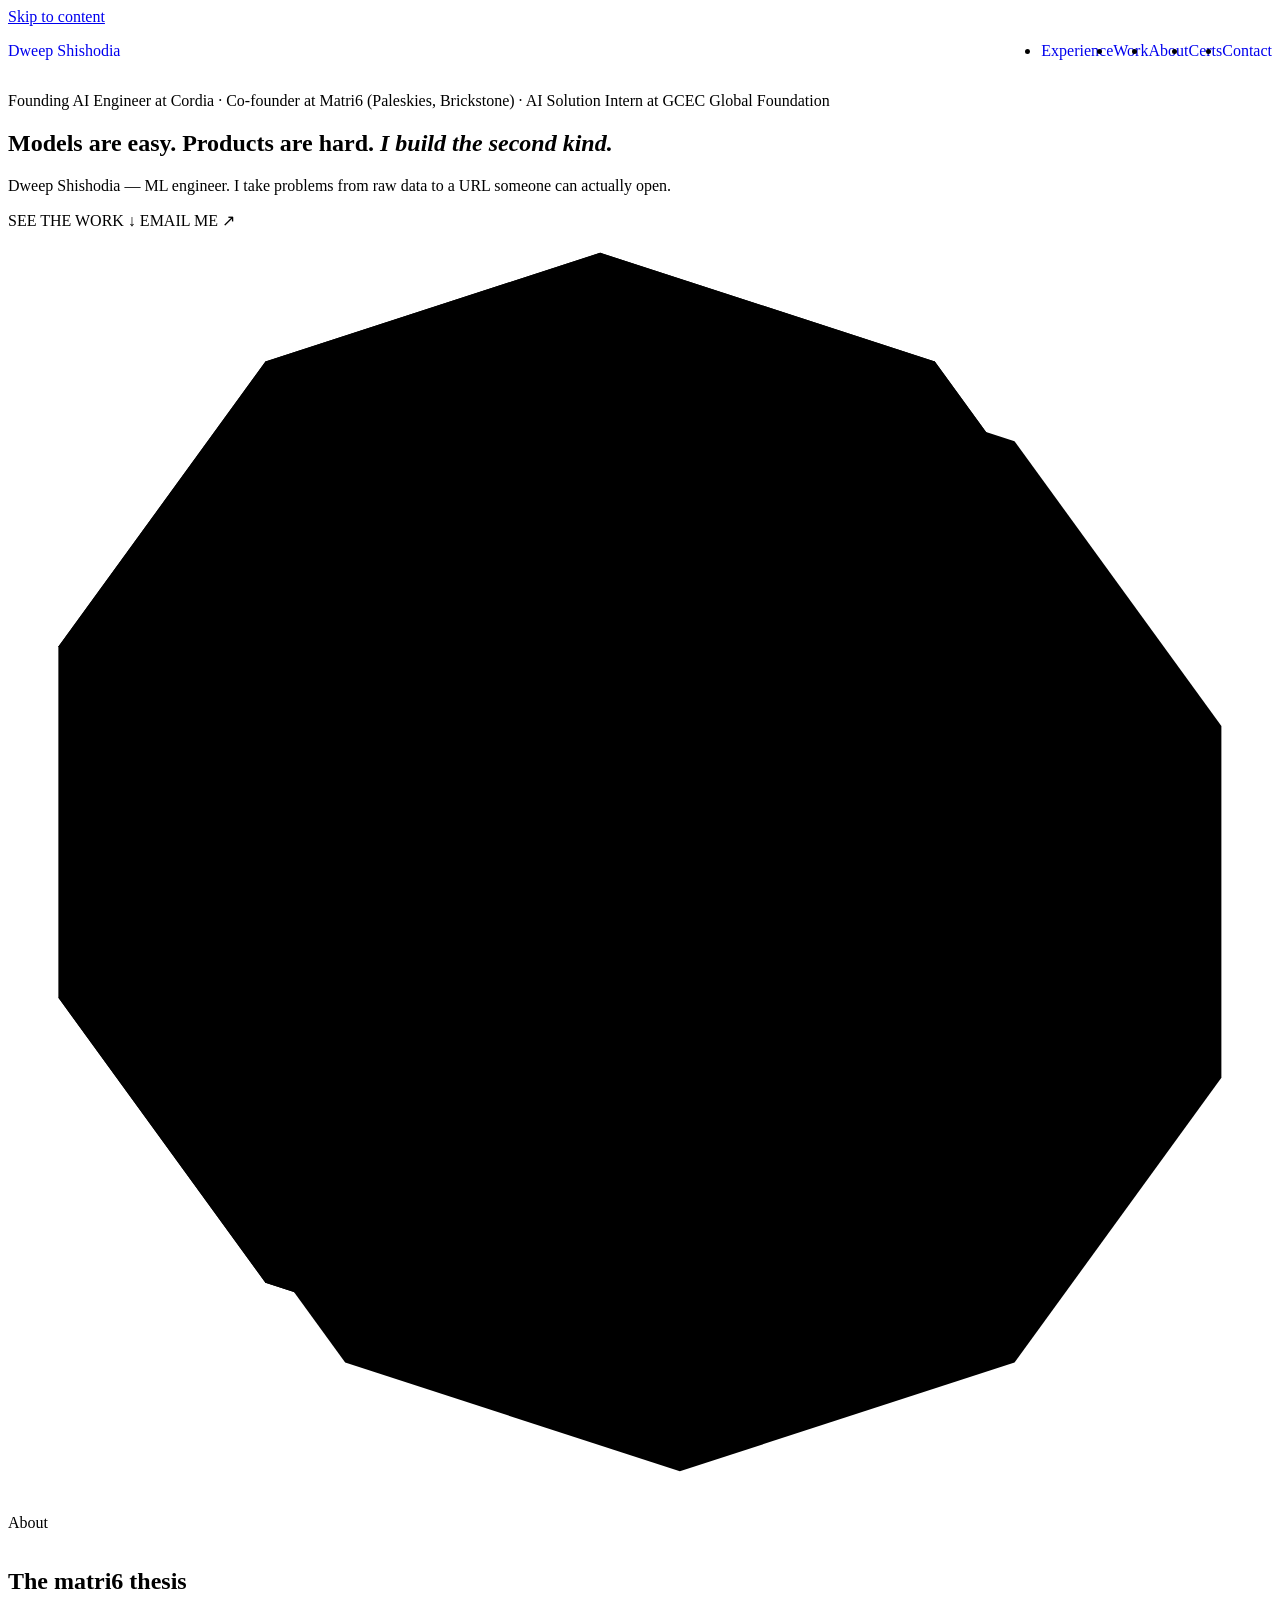
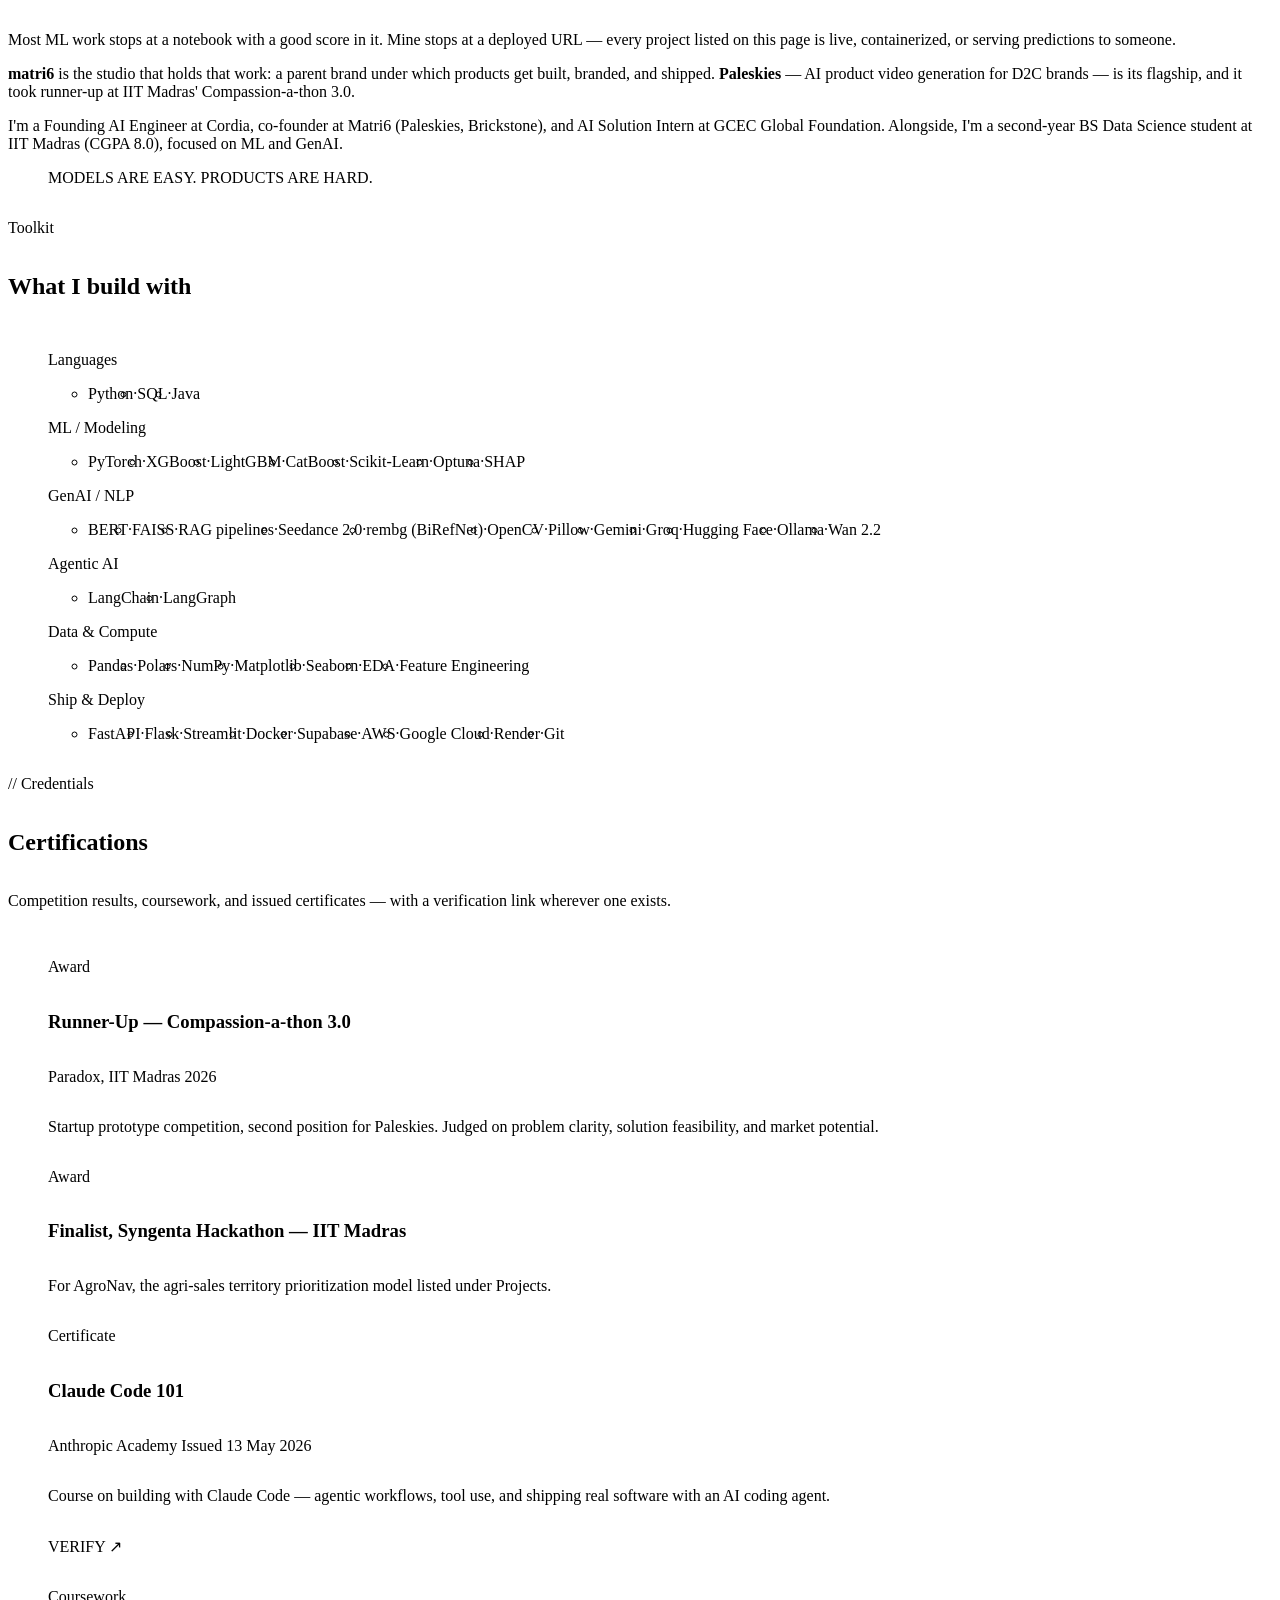
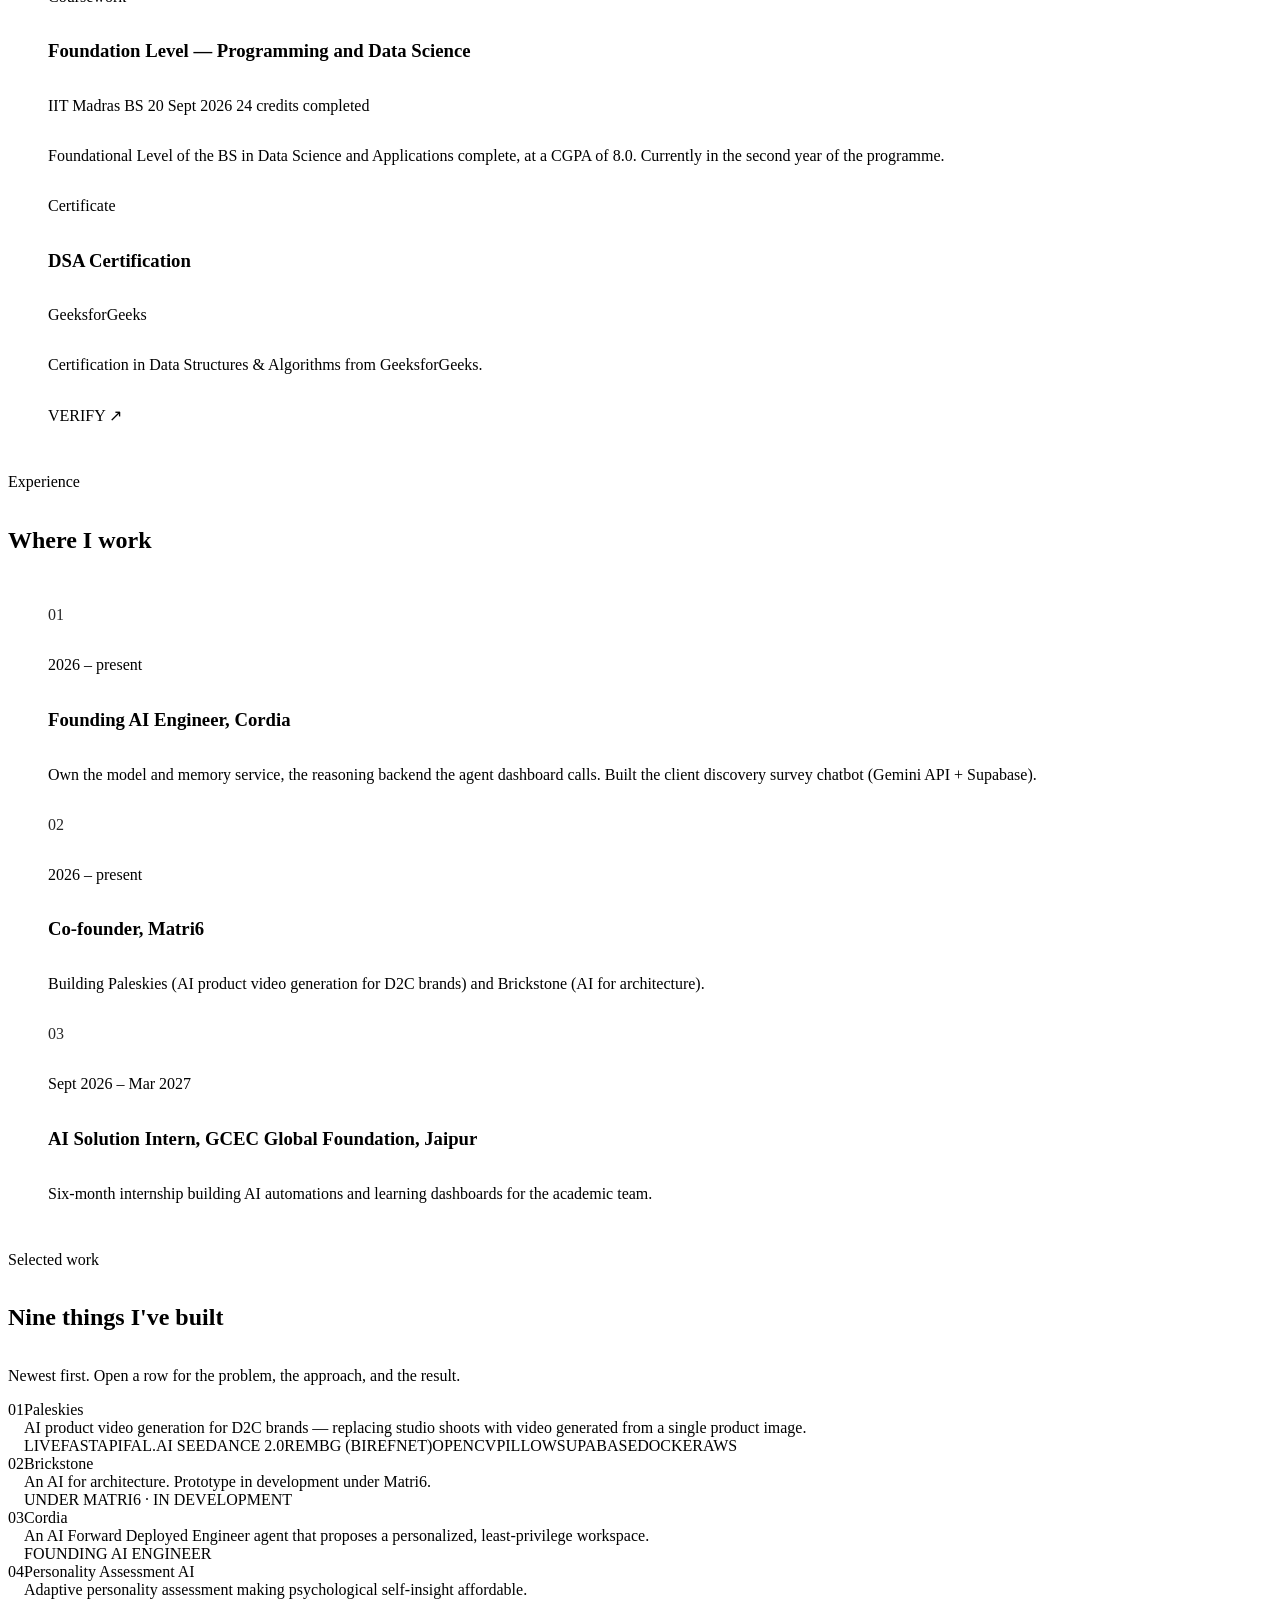
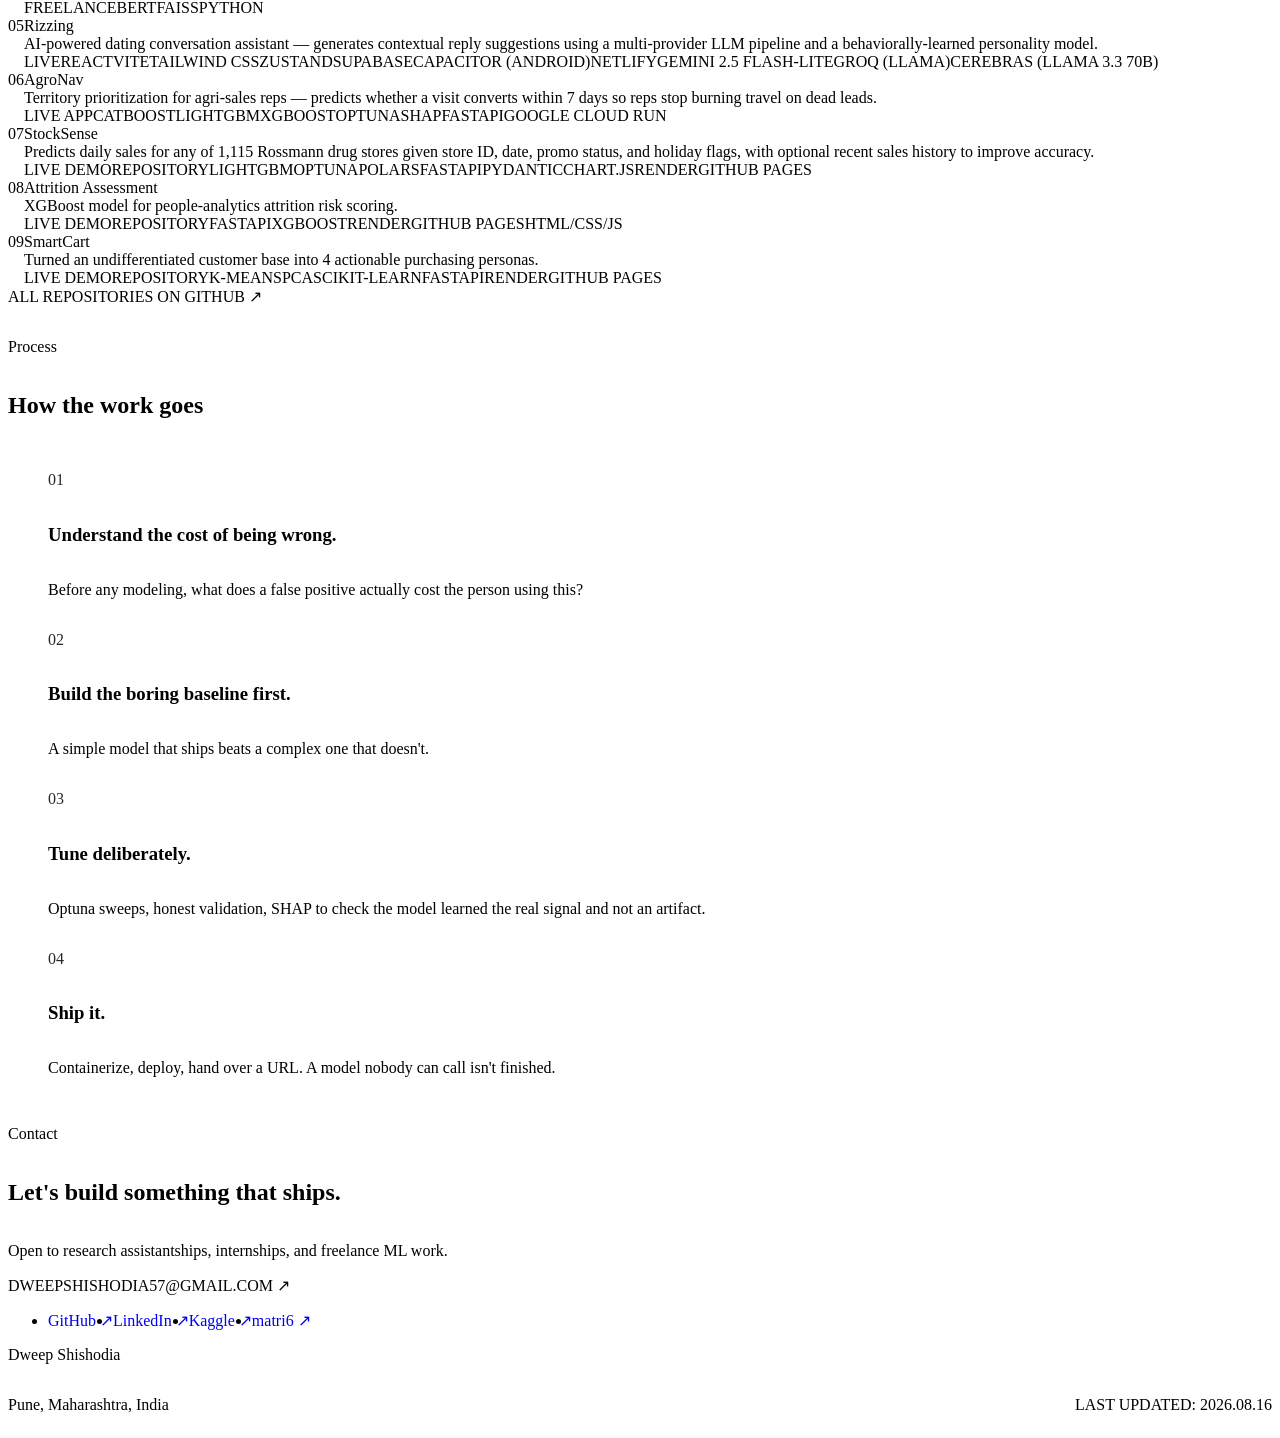
==== commit 6ce4118d: "feat(content): add experience section, Cordia and Brickstone projects, update positioning and certs " ====
--- a/index.html
+++ b/index.html
@@ -102,6 +102,7 @@
     <nav class="wrap site-nav__inner" aria-label="Primary">
       <a class="site-nav__mark t-wordmark" href="index.html" data-rise>Dweep Shishodia</a>
       <ul class="nav-links t-micro">
+        <li><a href="#experience">Experience</a></li>
         <li><a href="#projects">Work</a></li>
         <li><a href="#about">About</a></li>
         <li><a href="#certifications" aria-label="Certifications and achievements">Certs</a></li>
@@ -119,7 +120,7 @@
       <div class="wrap">
 
         <p class="hero__eyebrow t-micro" data-rise>
-          ML Engineer · BS Data Science, IIT Madras · Building matri6
+          Founding AI Engineer at Cordia · Co-founder at Matri6 (Paleskies, Brickstone) · AI Solution Intern at GCEC Global Foundation
         </p>
 
         <h1 class="hero__headline" id="hero-headline">
@@ -203,9 +204,10 @@
               Compassion-a-thon 3.0.
             </p>
             <p>
-              I'm currently a second-year BS Data Science student at IIT Madras
-              (CGPA 8.0, Foundational Level complete) and a freelance ML engineer.
-              Open to research assistantships, internships, and full-time roles.
+              I'm a Founding AI Engineer at Cordia, co-founder at Matri6
+              (Paleskies, Brickstone), and AI Solution Intern at GCEC Global
+              Foundation. Alongside, I'm a second-year BS Data Science student at
+              IIT Madras (CGPA 8.0), focused on ML and GenAI.
             </p>
           </div>
 
@@ -357,9 +359,10 @@
 
           <li class="card cert offset--sm">
             <p class="card__label card__label--blue t-micro">Coursework</p>
-            <h3 class="t-h3">Foundational Level — BS Data Science</h3>
+            <h3 class="t-h3">Foundation Level — Programming and Data Science</h3>
             <p class="cert__meta t-micro">
-              <span>IIT Madras</span>
+              <span>IIT Madras BS</span>
+              <span>20 Sept 2026</span>
               <span>24 credits completed</span>
             </p>
             <p class="cert__body">
@@ -411,6 +414,39 @@
                ============================================================ -->
 
         </ul>
+      </div>
+    </section>
+
+    <!-- ================================================================
+         EXPERIENCE — numbered newest first; the number encodes the timeline.
+         ================================================================ -->
+    <section id="experience" class="band" aria-labelledby="experience-title">
+      <div class="wrap">
+        <header class="section-head" data-reveal>
+          <p class="section-head__eyebrow t-micro">Experience</p>
+          <h2 id="experience-title">Where I work</h2>
+        </header>
+
+        <ol class="grid" data-reveal>
+          <li class="step step--emerald offset--sm">
+            <p class="step__num t-number" aria-hidden="true">01</p>
+            <p class="t-micro">2026 – present</p>
+            <h3>Founding AI Engineer, Cordia</h3>
+            <p>Own the model and memory service, the reasoning backend the agent dashboard calls. Built the client discovery survey chatbot (Gemini API + Supabase).</p>
+          </li>
+          <li class="step step--blue offset--sm">
+            <p class="step__num t-number" aria-hidden="true">02</p>
+            <p class="t-micro">2026 – present</p>
+            <h3>Co-founder, Matri6</h3>
+            <p>Building Paleskies (AI product video generation for D2C brands) and Brickstone (AI for architecture).</p>
+          </li>
+          <li class="step step--sun offset--sm">
+            <p class="step__num t-number" aria-hidden="true">03</p>
+            <p class="t-micro">Sept 2026 – Mar 2027</p>
+            <h3>AI Solution Intern, GCEC Global Foundation, Jaipur</h3>
+            <p>Six-month internship building AI automations and learning dashboards for the academic team.</p>
+          </li>
+        </ol>
       </div>
     </section>
 
@@ -423,7 +459,7 @@
       <div class="wrap">
         <header class="section-head" data-reveal>
           <p class="section-head__eyebrow t-micro">Selected work</p>
-          <h2 id="projects-title">Seven things that shipped</h2>
+          <h2 id="projects-title">Nine things I've built</h2>
           <p class="section-head__sub">
             Newest first. Open a row for the problem, the approach, and the result.
           </p>
@@ -472,6 +508,47 @@
             <summary class="row__summary">
               <span class="row__num t-number" aria-hidden="true">02</span>
               <span class="row__main">
+                <span class="row__title t-h3">Brickstone</span>
+                <span class="row__hook">
+                  An AI for architecture. Prototype in development under Matri6.
+                </span>
+                <span class="row__meta">
+                  <span class="tag tag--work">Under Matri6 · In development</span>
+                </span>
+              </span>
+              <span class="row__marker" aria-hidden="true"></span>
+            </summary>
+            <div class="row__body">
+              <p>An AI for architecture. Prototype in development under Matri6.</p>
+            </div>
+          </details>
+
+          <!-- 03 ------------------------------------------------------- -->
+          <details class="row" name="projects">
+            <summary class="row__summary">
+              <span class="row__num t-number" aria-hidden="true">03</span>
+              <span class="row__main">
+                <span class="row__title t-h3">Cordia</span>
+                <span class="row__hook">
+                  An AI Forward Deployed Engineer agent that proposes a personalized, least-privilege workspace.
+                </span>
+                <span class="row__meta">
+                  <span class="tag tag--work">Founding AI Engineer</span>
+                </span>
+              </span>
+              <span class="row__marker" aria-hidden="true"></span>
+            </summary>
+            <div class="row__body">
+              <p>Cordia is an AI Forward Deployed Engineer agent. A short situational survey captures how a person thinks and works, and from it Cordia proposes a personalized, least-privilege workspace of connected tools. The user approves before anything is built, and the agent keeps learning through a plain-language memory file. I own the model and memory service and built the client discovery survey chatbot (Gemini API + Supabase).</p>
+              <p class="t-micro">Survey → profile working · workspace build in progress</p>
+            </div>
+          </details>
+
+          <!-- 04 ------------------------------------------------------- -->
+          <details class="row" name="projects">
+            <summary class="row__summary">
+              <span class="row__num t-number" aria-hidden="true">04</span>
+              <span class="row__main">
                 <span class="row__title t-h3">Personality Assessment AI</span>
                 <span class="row__hook">
                   Adaptive personality assessment making psychological self-insight
@@ -496,10 +573,10 @@
             </div>
           </details>
 
-          <!-- 03 ------------------------------------------------------- -->
+          <!-- 05 ------------------------------------------------------- -->
           <details class="row" name="projects">
             <summary class="row__summary">
-              <span class="row__num t-number" aria-hidden="true">03</span>
+              <span class="row__num t-number" aria-hidden="true">05</span>
               <span class="row__main">
                 <span class="row__title t-h3">Rizzing</span>
                 <span class="row__hook">
@@ -535,10 +612,10 @@
             </div>
           </details>
 
-          <!-- 04 ------------------------------------------------------- -->
+          <!-- 06 ------------------------------------------------------- -->
           <details class="row" name="projects">
             <summary class="row__summary">
-              <span class="row__num t-number" aria-hidden="true">04</span>
+              <span class="row__num t-number" aria-hidden="true">06</span>
               <span class="row__main">
                 <span class="row__title t-h3">AgroNav</span>
                 <span class="row__hook">
@@ -575,10 +652,10 @@
             </div>
           </details>
 
-          <!-- 05 ------------------------------------------------------- -->
+          <!-- 07 ------------------------------------------------------- -->
           <details class="row" name="projects">
             <summary class="row__summary">
-              <span class="row__num t-number" aria-hidden="true">05</span>
+              <span class="row__num t-number" aria-hidden="true">07</span>
               <span class="row__main">
                 <span class="row__title t-h3">StockSense</span>
                 <span class="row__hook">
@@ -620,10 +697,10 @@
             </div>
           </details>
 
-          <!-- 06 ------------------------------------------------------- -->
+          <!-- 08 ------------------------------------------------------- -->
           <details class="row" name="projects">
             <summary class="row__summary">
-              <span class="row__num t-number" aria-hidden="true">06</span>
+              <span class="row__num t-number" aria-hidden="true">08</span>
               <span class="row__main">
                 <span class="row__title t-h3">Attrition Assessment</span>
                 <span class="row__hook">
@@ -655,10 +732,10 @@
             </div>
           </details>
 
-          <!-- 07 ------------------------------------------------------- -->
+          <!-- 09 ------------------------------------------------------- -->
           <details class="row" name="projects">
             <summary class="row__summary">
-              <span class="row__num t-number" aria-hidden="true">07</span>
+              <span class="row__num t-number" aria-hidden="true">09</span>
               <span class="row__main">
                 <span class="row__title t-h3">SmartCart</span>
                 <span class="row__hook">
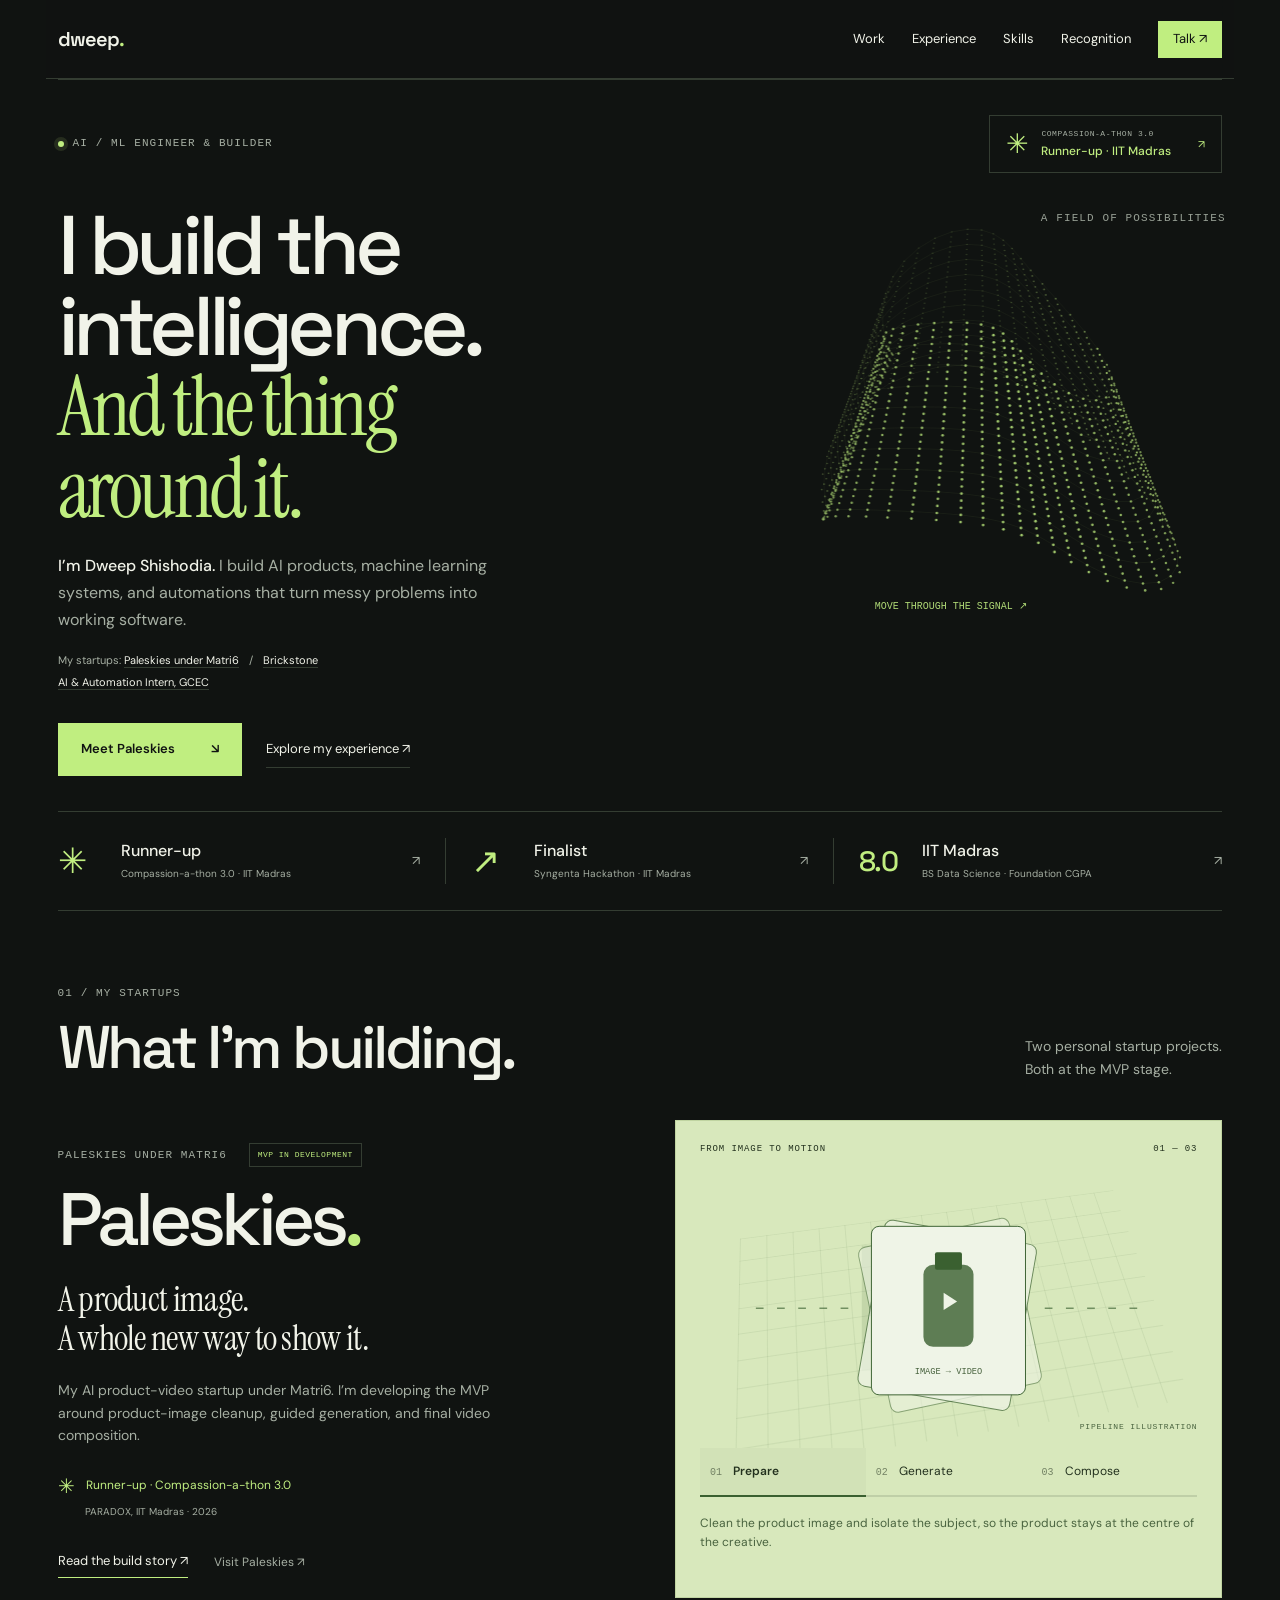
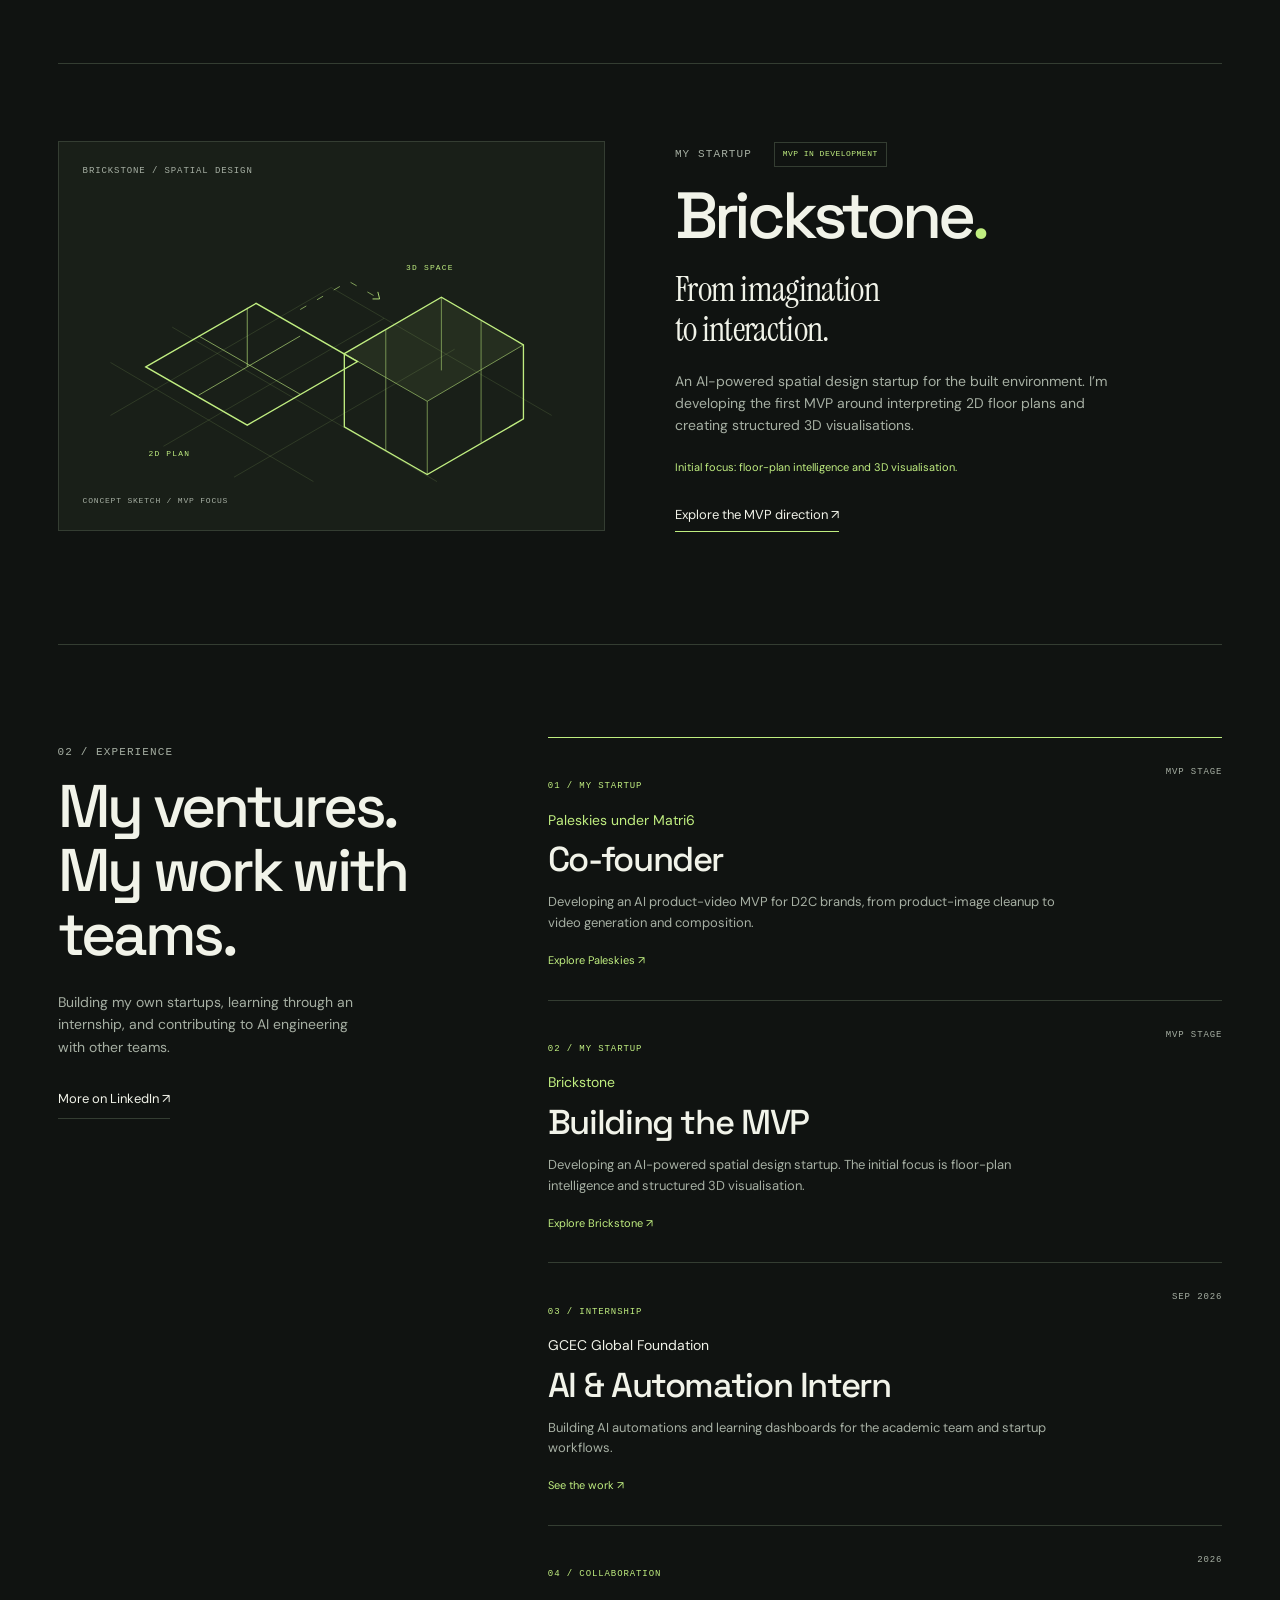
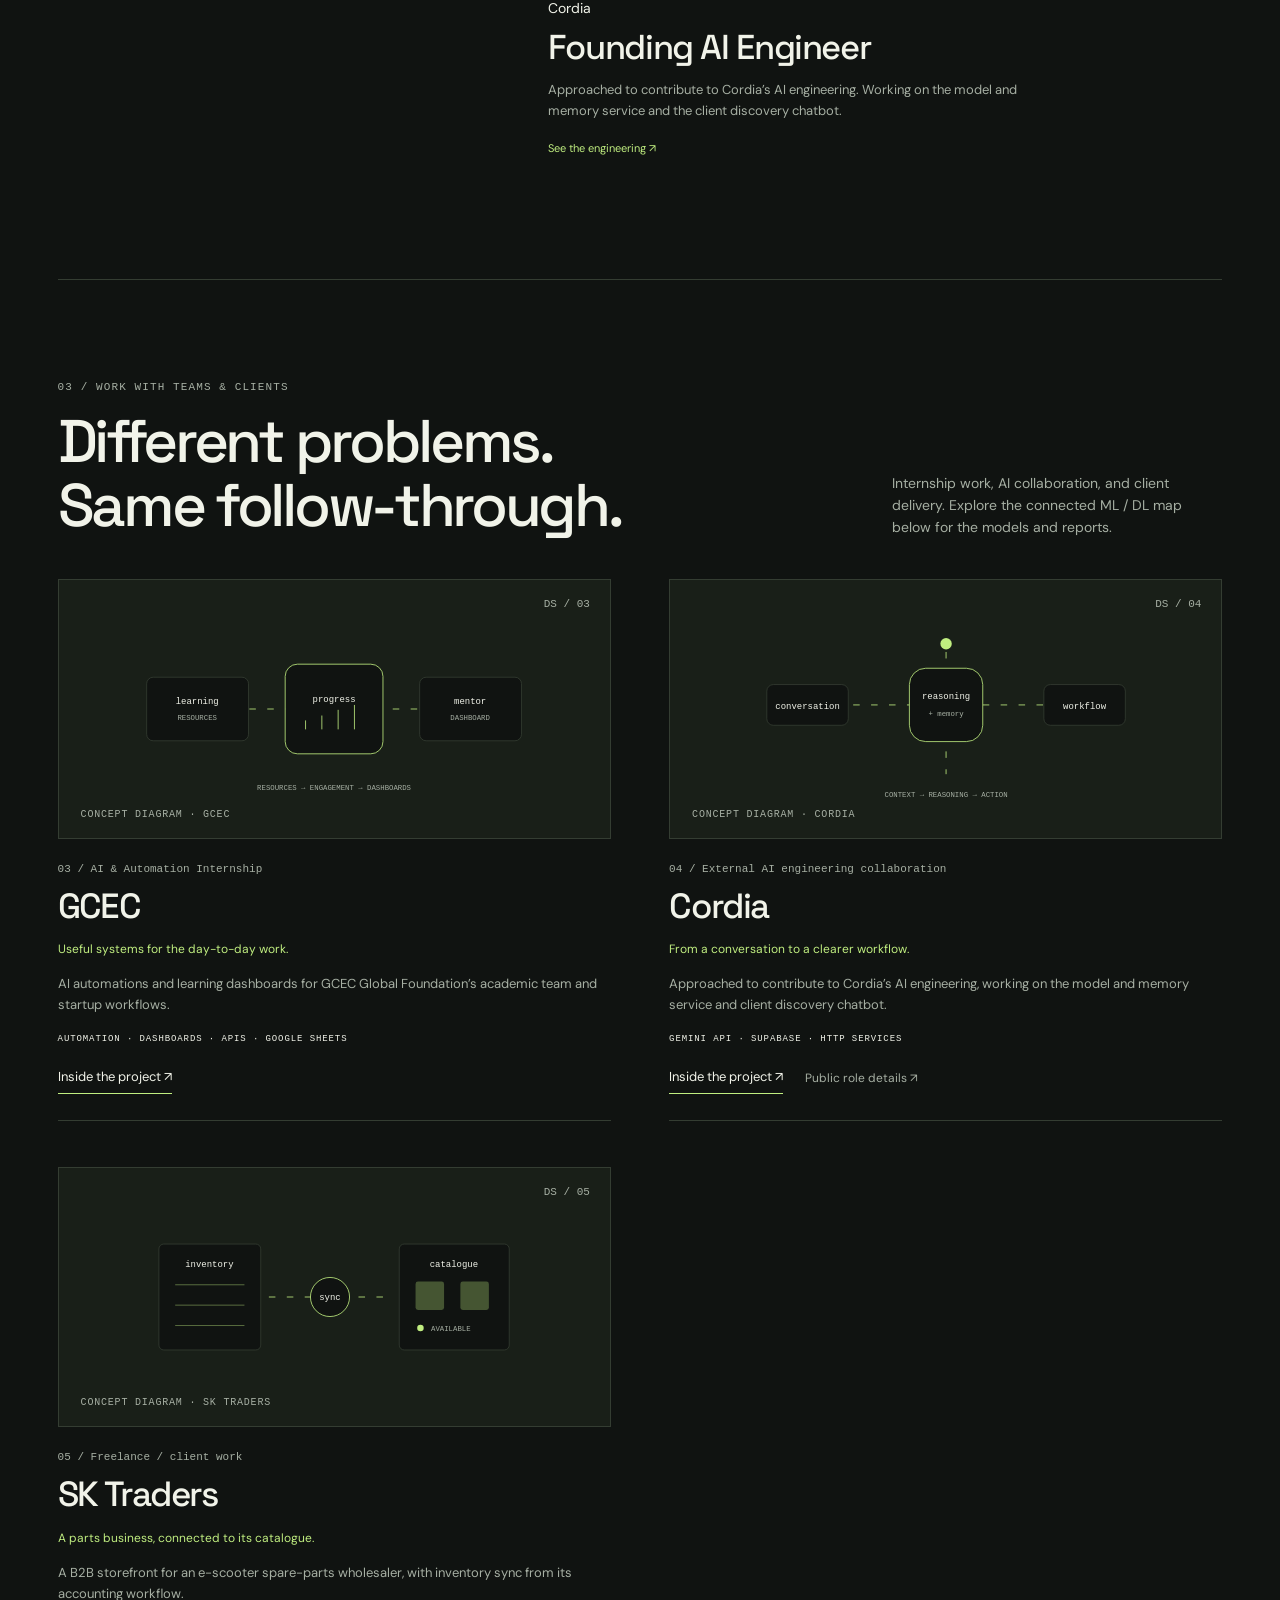
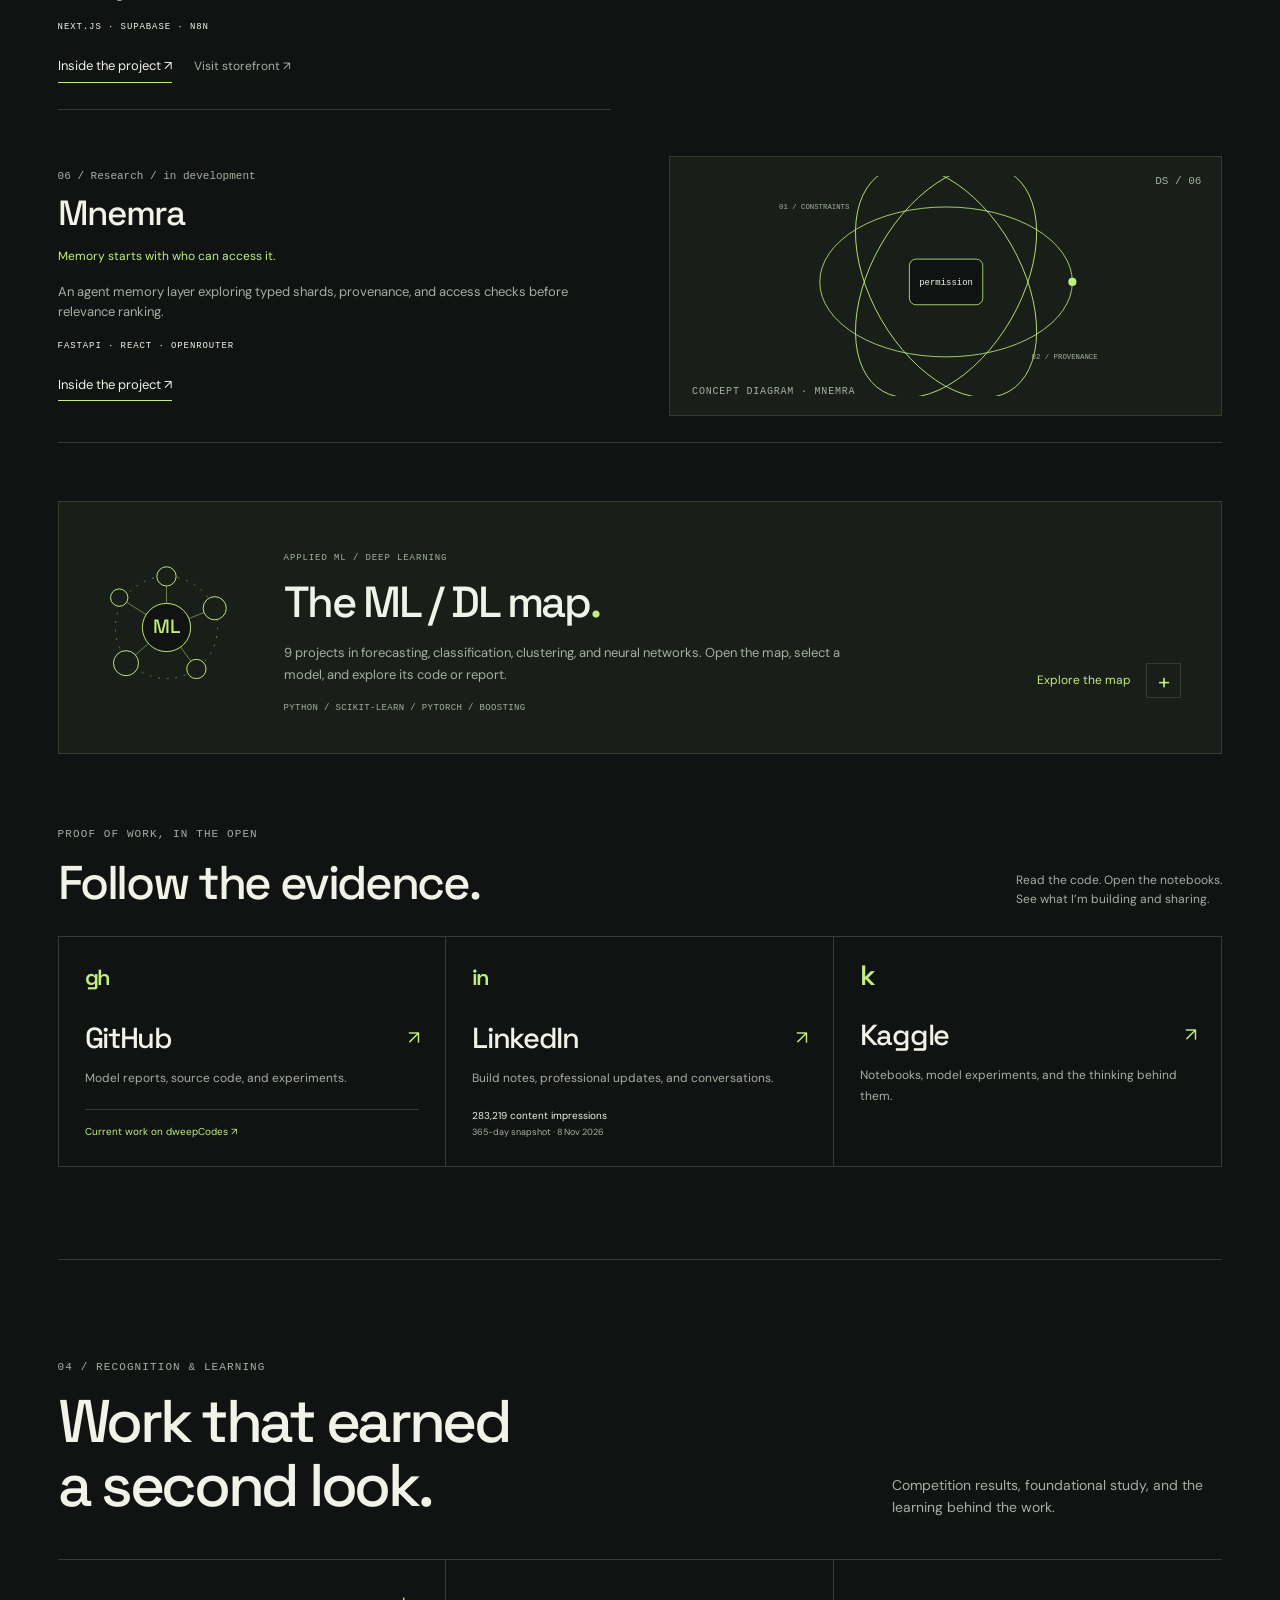
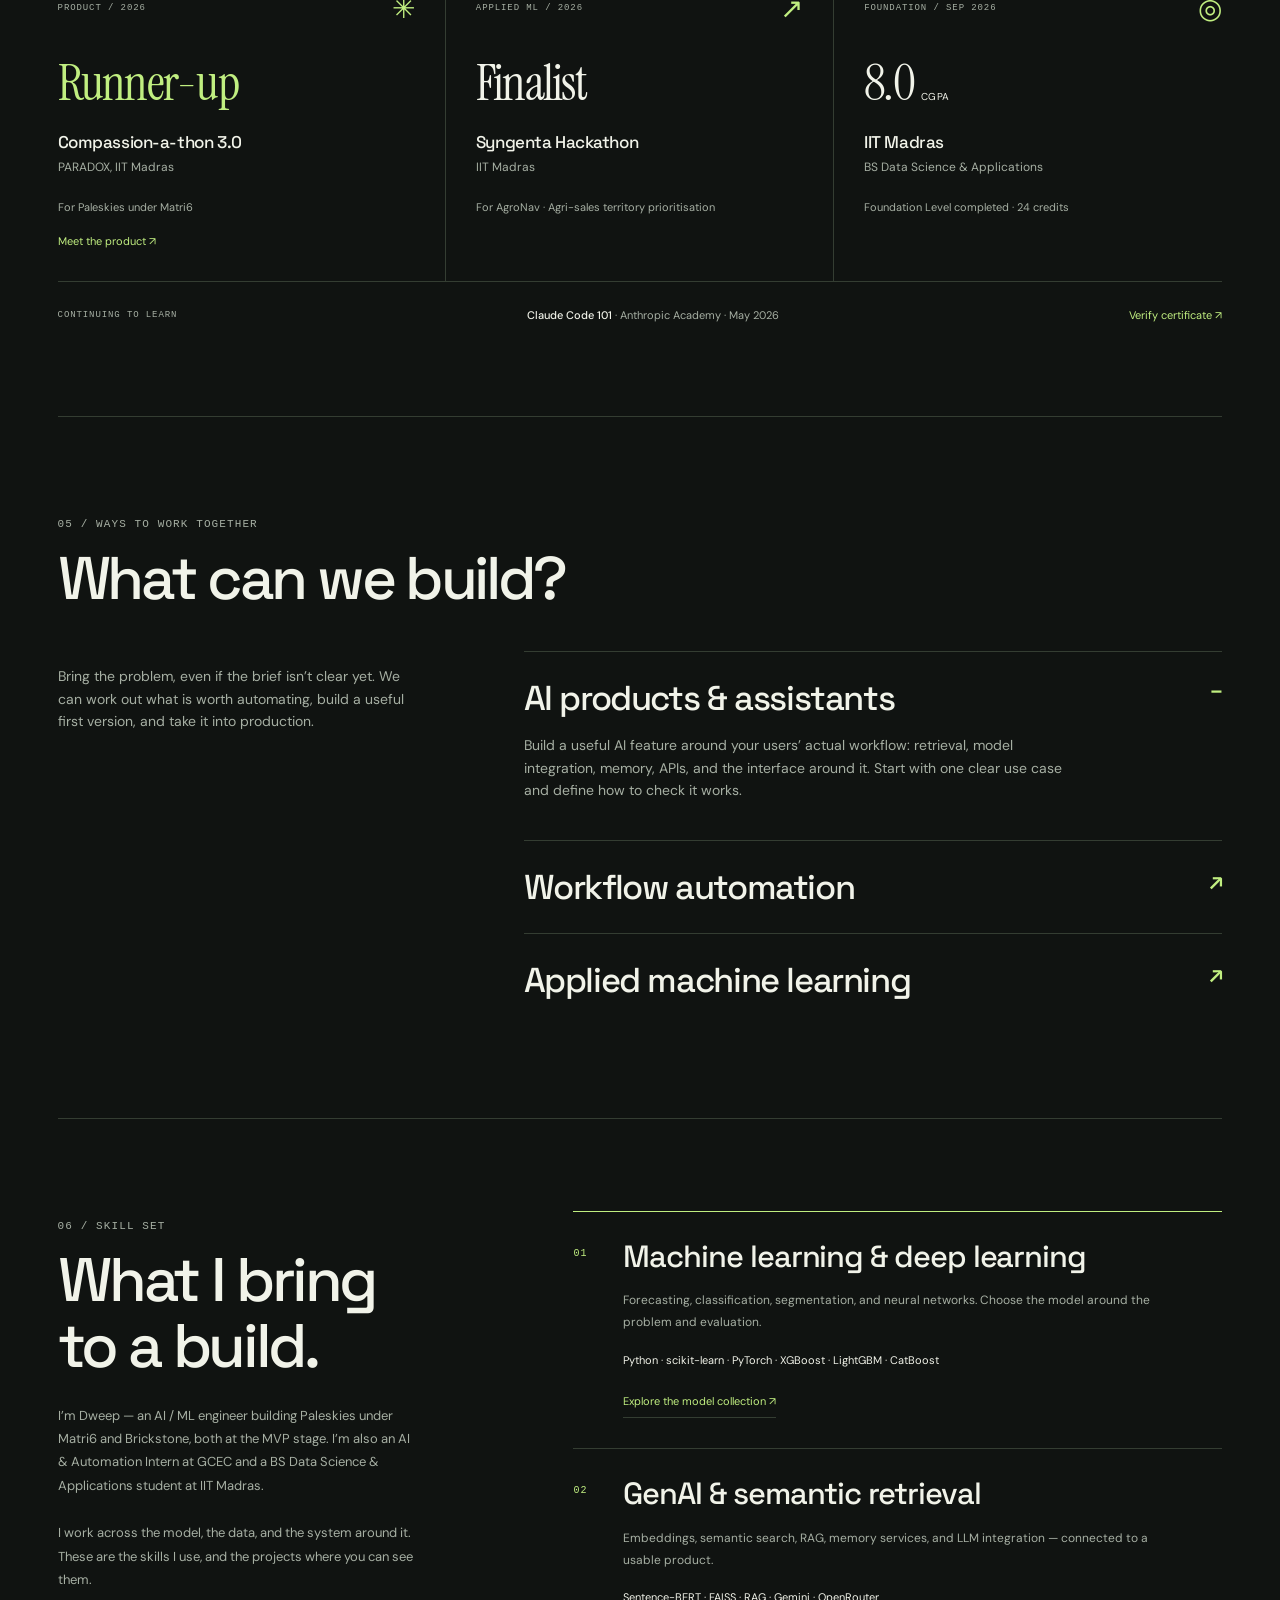
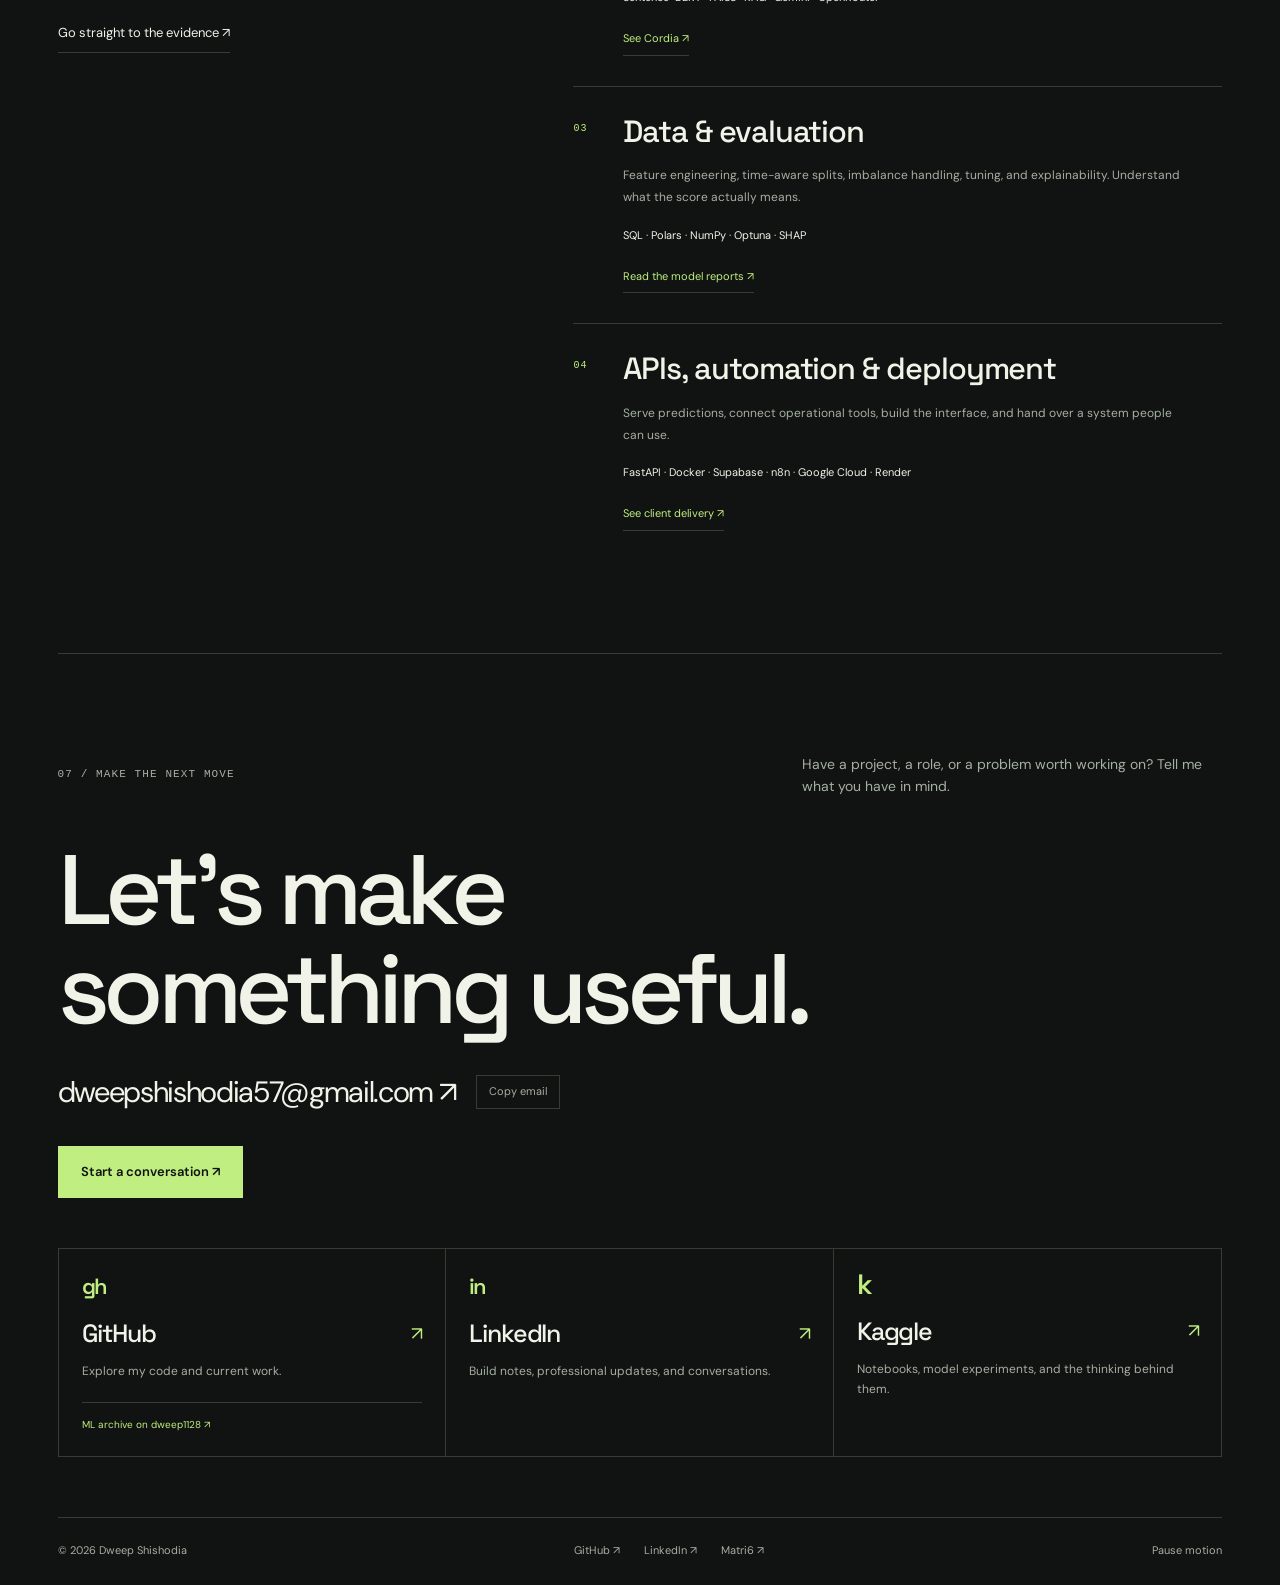
==== commit 830b1ff4: "Update portfolio — Systems Studio redesign, model map, refreshed styles and metadata Co-Authored-By:" ====
--- a/index.html
+++ b/index.html
@@ -1,860 +1,28 @@
-<!DOCTYPE html>
-<html lang="en">
-<head>
-  <meta charset="utf-8">
-  <meta name="viewport" content="width=device-width, initial-scale=1">
-
-  <title>Dweep Shishodia — ML Engineer</title>
-  <meta name="description" content="ML engineer and BS Data Science student at IIT Madras. I take problems from raw data to a URL someone can actually open. Founder of matri6.">
-  <link rel="canonical" href="https://dweep.matri6.com/">
-  <meta name="author" content="Dweep Shishodia">
-
-  <meta property="og:type" content="website">
-  <meta property="og:site_name" content="Dweep Shishodia">
-  <meta property="og:url" content="https://dweep.matri6.com/">
-  <meta property="og:title" content="Dweep Shishodia — ML Engineer">
-  <meta property="og:description" content="ML engineer and BS Data Science student at IIT Madras. I take problems from raw data to a URL someone can actually open. Founder of matri6.">
-  <meta property="og:image" content="https://dweep.matri6.com/assets/img/og-cover.png">
-  <meta property="og:image:width" content="1200">
-  <meta property="og:image:height" content="630">
-  <meta property="og:image:alt" content="Dweep Shishodia — ML Engineer. Models are easy. Products are hard.">
-
-  <meta name="twitter:card" content="summary_large_image">
-  <meta name="twitter:title" content="Dweep Shishodia — ML Engineer">
-  <meta name="twitter:description" content="ML engineer and BS Data Science student at IIT Madras. I take problems from raw data to a URL someone can actually open. Founder of matri6.">
-  <meta name="twitter:image" content="https://dweep.matri6.com/assets/img/og-cover.png">
-
-  <link rel="icon" href="assets/img/favicon.svg" type="image/svg+xml">
-  <link rel="icon" href="assets/img/favicon-32.png" sizes="32x32" type="image/png">
-  <link rel="icon" href="assets/img/favicon-16.png" sizes="16x16" type="image/png">
-  <link rel="apple-touch-icon" href="assets/img/apple-touch-icon.png">
-  <!-- Mirrors --paper in tokens.css. A meta value cannot read a custom
-       property, so this is the one colour literal outside that file. -->
-  <meta name="theme-color" content="#F6F7F5">
-
-  <!-- Three families, only the axes actually used: Archivo with both
-       variable axes (wdth 62-125, wght 100-900) because the system runs it
-       condensed-heavy for headlines and wide for the wordmark; Inter Tight
-       and JetBrains Mono need weight only. -->
-  <link rel="preconnect" href="https://fonts.googleapis.com">
-  <link rel="preconnect" href="https://fonts.gstatic.com" crossorigin>
-  <link rel="stylesheet" href="https://fonts.googleapis.com/css2?family=Archivo:wdth,wght@62..125,100..900&family=Inter+Tight:wght@400..700&family=JetBrains+Mono:wght@400..700&display=swap">
-
-  <!-- Cascade order is load-bearing. Do not reorder. -->
-  <link rel="stylesheet" href="assets/css/tokens.css">
-  <link rel="stylesheet" href="assets/css/base.css">
-  <link rel="stylesheet" href="assets/css/components.css">
-  <link rel="stylesheet" href="assets/css/pages.css">
-
-  <!-- Set before first paint so scroll-reveal targets are only ever hidden
-       when JavaScript is actually running. With JS off they stay visible. -->
-  <script>document.documentElement.classList.add('js');</script>
-
-  <script type="importmap">
-  {
-    "imports": {
-      "three": "https://cdn.jsdelivr.net/npm/three@0.169.0/build/three.module.min.js",
-      "three/addons/": "https://cdn.jsdelivr.net/npm/three@0.169.0/examples/jsm/"
-    }
-  }
-  </script>
-
-  <script type="application/ld+json">
-  {
-    "@context": "https://schema.org",
-    "@type": "Person",
-    "name": "Dweep Shishodia",
-    "jobTitle": "ML Engineer",
-    "url": "https://dweep.matri6.com/",
-    "image": "https://dweep.matri6.com/assets/img/og-cover.png",
-    "email": "mailto:dweepshishodia57@gmail.com",
-    "description": "ML engineer and BS Data Science student at IIT Madras. Founder of matri6.",
-    "address": {
-      "@type": "PostalAddress",
-      "addressLocality": "Pune",
-      "addressRegion": "Maharashtra",
-      "addressCountry": "IN"
-    },
-    "alumniOf": {
-      "@type": "CollegeOrUniversity",
-      "name": "Indian Institute of Technology Madras"
-    },
-    "worksFor": {
-      "@type": "Organization",
-      "name": "matri6",
-      "url": "https://matri6.com"
-    },
-    "knowsAbout": ["Machine Learning", "Deep Learning", "MLOps", "Generative AI", "Data Science"],
-    "sameAs": [
-      "https://github.com/dweep1128",
-      "https://www.linkedin.com/in/dweep1128/",
-      "https://www.kaggle.com/dweepshishodia",
-      "https://matri6.com"
-    ]
-  }
-  </script>
-</head>
-
-<body>
-  <a class="skip-link" href="#main">Skip to content</a>
-
-  <header class="site-nav">
-    <nav class="wrap site-nav__inner" aria-label="Primary">
-      <a class="site-nav__mark t-wordmark" href="index.html" data-rise>Dweep Shishodia</a>
-      <ul class="nav-links t-micro">
-        <li><a href="#experience">Experience</a></li>
-        <li><a href="#projects">Work</a></li>
-        <li><a href="#about">About</a></li>
-        <li><a href="#certifications" aria-label="Certifications and achievements">Certs</a></li>
-        <li><a href="#contact">Contact</a></li>
-      </ul>
-    </nav>
-  </header>
-
-  <main id="main">
-
-    <!-- ================================================================
-         HERO
-         ================================================================ -->
-    <section id="hero" class="band band--flush" aria-labelledby="hero-headline">
-      <div class="wrap">
-
-        <p class="hero__eyebrow t-micro" data-rise>
-          Founding AI Engineer at Cordia · Co-founder at Matri6 (Paleskies, Brickstone) · AI Solution Intern at GCEC Global Foundation
-        </p>
-
-        <h1 class="hero__headline" id="hero-headline">
-          <span class="hero__line" data-rise>Models are easy.</span>
-          <span class="hero__line" data-rise>Products are hard.</span>
-          <span class="hero__line hero__line--accent" data-rise><em>I build the second kind.</em></span>
-        </h1>
-
-        <div class="hero__grid">
-
-        <div class="hero__copy">
-          <p class="hero__sub t-lead" data-rise>
-            Dweep Shishodia — ML engineer. I take problems from raw data to a URL
-            someone can actually open.
-          </p>
-
-          <div class="hero__cta cluster" data-rise>
-            <a class="btn btn--primary offset--sm" href="#projects">See the work ↓</a>
-            <a class="btn offset--sm" href="mailto:dweepshishodia57@gmail.com">Email me ↗</a>
-          </div>
-        </div>
-
-        <!-- The signature element. The SVG below is the markup default: it
-             is what renders with JavaScript off, with the CDN blocked, or
-             without WebGL. hero3d.js replaces it with a live scene and sets
-             data-3d="on" only once that scene is actually drawing. -->
-        <div class="hero-stage" id="hero-stage" data-rise>
-          <svg class="hero-fallback" viewBox="-104 -104 222 222" role="img"
-               aria-label="Flat-shaded emerald icosahedron with a black wireframe and a hard black drop shadow.">
-            <polygon class="hero-fallback__shadow"
-                     points="0,-100 58.78,-80.9 95.11,-30.9 95.11,30.9 58.78,80.9 0,100 -58.78,80.9 -95.11,30.9 -95.11,-30.9 -58.78,-80.9"
-                     transform="translate(14 14)"/>
-            <polygon class="hero-fallback__face"
-                     points="0,-100 58.78,-80.9 95.11,-30.9 95.11,30.9 58.78,80.9 0,100 -58.78,80.9 -95.11,30.9 -95.11,-30.9 -58.78,-80.9"/>
-            <g class="hero-fallback__edges">
-              <!-- The 30 edges of an icosahedron viewed down a five-fold
-                   axis: a decagon rim, ten spokes, and two pentagons. -->
-              <polygon points="0,-100 58.78,-80.9 95.11,-30.9 95.11,30.9 58.78,80.9 0,100 -58.78,80.9 -95.11,30.9 -95.11,-30.9 -58.78,-80.9"/>
-              <polygon points="0,-100 95.11,-30.9 58.78,80.9 -58.78,80.9 -95.11,-30.9"/>
-              <polygon points="58.78,-80.9 95.11,30.9 0,100 -95.11,30.9 -58.78,-80.9"/>
-              <line x1="0" y1="0" x2="0" y2="-100"/>
-              <line x1="0" y1="0" x2="58.78" y2="-80.9"/>
-              <line x1="0" y1="0" x2="95.11" y2="-30.9"/>
-              <line x1="0" y1="0" x2="95.11" y2="30.9"/>
-              <line x1="0" y1="0" x2="58.78" y2="80.9"/>
-              <line x1="0" y1="0" x2="0" y2="100"/>
-              <line x1="0" y1="0" x2="-58.78" y2="80.9"/>
-              <line x1="0" y1="0" x2="-95.11" y2="30.9"/>
-              <line x1="0" y1="0" x2="-95.11" y2="-30.9"/>
-              <line x1="0" y1="0" x2="-58.78" y2="-80.9"/>
-            </g>
-          </svg>
-        </div>
-
-        </div>
-      </div>
-    </section>
-
-    <!-- ================================================================
-         ABOUT
-         ================================================================ -->
-    <section id="about" class="band" aria-labelledby="about-title">
-      <div class="wrap">
-        <header class="section-head" data-reveal>
-          <p class="section-head__eyebrow t-micro">About</p>
-          <h2 id="about-title">The matri6 thesis</h2>
-        </header>
-
-        <div class="about__grid">
-          <div class="about__prose prose" data-reveal>
-            <p>
-              Most ML work stops at a notebook with a good score in it. Mine stops
-              at a deployed URL — every project listed on this page is live,
-              containerized, or serving predictions to someone.
-            </p>
-            <p>
-              <strong>matri6</strong> is the studio that holds that work: a parent
-              brand under which products get built, branded, and shipped.
-              <strong>Paleskies</strong> — AI product video generation for D2C
-              brands — is its flagship, and it took runner-up at IIT Madras'
-              Compassion-a-thon 3.0.
-            </p>
-            <p>
-              I'm a Founding AI Engineer at Cordia, co-founder at Matri6
-              (Paleskies, Brickstone), and AI Solution Intern at GCEC Global
-              Foundation. Alongside, I'm a second-year BS Data Science student at
-              IIT Madras (CGPA 8.0), focused on ML and GenAI.
-            </p>
-          </div>
-
-          <blockquote class="pull-quote offset" data-reveal>
-            <p>Models are easy. Products are hard.</p>
-          </blockquote>
-        </div>
-      </div>
-    </section>
-
-    <!-- ================================================================
-         SKILLS — a set, not a sequence. Mono category labels, no numbers.
-         ================================================================ -->
-    <section id="skills" class="band" aria-labelledby="skills-title">
-      <div class="wrap">
-        <header class="section-head" data-reveal>
-          <p class="section-head__eyebrow t-micro">Toolkit</p>
-          <h2 id="skills-title">What I build with</h2>
-        </header>
-
-        <ul class="grid" data-reveal>
-          <li class="card offset--sm">
-            <p class="card__label card__label--emerald t-micro">Languages</p>
-            <ul class="card__list">
-              <li>Python</li><li>SQL</li><li>Java</li>
-            </ul>
-          </li>
-
-          <li class="card offset--sm">
-            <p class="card__label card__label--blue t-micro">ML / Modeling</p>
-            <ul class="card__list">
-              <li>PyTorch</li><li>XGBoost</li><li>LightGBM</li><li>CatBoost</li>
-              <li>Scikit-Learn</li><li>Optuna</li><li>SHAP</li>
-            </ul>
-          </li>
-
-          <li class="card offset--sm">
-            <p class="card__label card__label--coral t-micro">GenAI / NLP</p>
-            <ul class="card__list">
-              <li>BERT</li><li>FAISS</li><li>RAG pipelines</li><li>Seedance 2.0</li>
-              <li>rembg (BiRefNet)</li><li>OpenCV</li><li>Pillow</li>
-              <li>Gemini</li><li>Groq</li><li>Hugging Face</li><li>Ollama</li><li>Wan 2.2</li>
-            </ul>
-          </li>
-
-          <li class="card offset--sm">
-            <p class="card__label card__label--sun t-micro">Agentic AI</p>
-            <ul class="card__list">
-              <li>LangChain</li><li>LangGraph</li>
-            </ul>
-          </li>
-
-          <li class="card offset--sm">
-            <p class="card__label card__label--ink t-micro">Data &amp; Compute</p>
-            <ul class="card__list">
-              <li>Pandas</li><li>Polars</li><li>NumPy</li><li>Matplotlib</li><li>Seaborn</li>
-              <li>EDA</li><li>Feature Engineering</li>
-            </ul>
-          </li>
-
-          <li class="card offset--sm">
-            <p class="card__label card__label--emerald t-micro">Ship &amp; Deploy</p>
-            <ul class="card__list">
-              <li>FastAPI</li><li>Flask</li><li>Streamlit</li><li>Docker</li>
-              <li>Supabase</li><li>AWS</li><li>Google Cloud</li><li>Render</li><li>Git</li>
-            </ul>
-          </li>
-        </ul>
-      </div>
-    </section>
-
-    <!-- ================================================================
-         CERTIFICATIONS — proof, sitting directly under the skills claim it
-         backs and ahead of the work. Ordered by weight, not alphabetically.
-
-         The cards are the same .card .cert blocks that used to live on
-         certifications.html: label colour, meta, body copy and verify
-         button unchanged. Only the section header differs, because a page
-         title and a section header are not the same job.
-
-         There is no build step and no fetch() in this repo, so the data
-         lives in the markup. Every entry is one <li class="card cert">.
-         Drop cert__actions when a credential has nothing to verify — a
-         dead verify link is worse than no button. Copy-paste template at
-         the end of the list.
-         ================================================================ -->
-    <section id="certifications" class="band" aria-labelledby="certifications-title">
-      <div class="wrap">
-        <header class="section-head" data-reveal>
-          <p class="section-head__eyebrow t-micro">// Credentials</p>
-          <h2 id="certifications-title">Certifications</h2>
-          <p class="section-head__sub t-lead">
-            Competition results, coursework, and issued certificates — with a
-            verification link wherever one exists.
-          </p>
-        </header>
-
-        <ul class="grid" data-reveal>
-
-          <li class="card cert offset--sm">
-            <p class="card__label card__label--sun t-micro">Award</p>
-            <h3 class="t-h3">Runner-Up — Compassion-a-thon 3.0</h3>
-            <p class="cert__meta t-micro">
-              <span>Paradox, IIT Madras</span>
-              <span>2026</span>
-            </p>
-            <p class="cert__body">
-              Startup prototype competition, second position for Paleskies. Judged
-              on problem clarity, solution feasibility, and market potential.
-            </p>
-            <!-- Drop the photo in at assets/img/certs/compassionathon.jpg and
-                 uncomment:
-            <img class="cert__thumb" src="assets/img/certs/compassionathon.jpg"
-                 alt="Runner-up certificate for Compassion-a-thon 3.0 at Paradox, IIT Madras."
-                 width="800" height="600" loading="lazy" decoding="async">
-            -->
-          </li>
-
-          <li class="card cert offset--sm">
-            <p class="card__label card__label--sun t-micro">Award</p>
-            <h3 class="t-h3">Finalist, Syngenta Hackathon — IIT Madras</h3>
-            <p class="cert__body">
-              For AgroNav, the agri-sales territory prioritization model listed
-              under Projects.
-            </p>
-          </li>
-
-          <li class="card cert offset--sm">
-            <p class="card__label card__label--emerald t-micro">Certificate</p>
-            <h3 class="t-h3">Claude Code 101</h3>
-            <p class="cert__meta t-micro">
-              <span>Anthropic Academy</span>
-              <span>Issued 13 May 2026</span>
-            </p>
-            <p class="cert__body">
-              Course on building with Claude Code — agentic workflows, tool use,
-              and shipping real software with an AI coding agent.
-            </p>
-            <!-- Drop the certificate image in at
-                 assets/img/certs/claude-code-101.png and uncomment:
-            <img class="cert__thumb" src="assets/img/certs/claude-code-101.png"
-                 alt="Claude Code 101 certificate issued by Anthropic Academy."
-                 width="800" height="600" loading="lazy" decoding="async">
-            -->
-            <p class="cert__actions">
-              <a class="btn offset--sm" href="https://verify.skilljar.com/c/eu7ejbdvshyd" rel="noopener">Verify ↗</a>
-            </p>
-          </li>
-
-          <li class="card cert offset--sm">
-            <p class="card__label card__label--blue t-micro">Coursework</p>
-            <h3 class="t-h3">Foundation Level — Programming and Data Science</h3>
-            <p class="cert__meta t-micro">
-              <span>IIT Madras BS</span>
-              <span>20 Sept 2026</span>
-              <span>24 credits completed</span>
-            </p>
-            <p class="cert__body">
-              Foundational Level of the BS in Data Science and Applications
-              complete, at a CGPA of 8.0. Currently in the second year of the
-              programme.
-            </p>
-          </li>
-
-          <li class="card cert offset--sm">
-            <p class="card__label card__label--coral t-micro">Certificate</p>
-            <h3 class="t-h3">DSA Certification</h3>
-            <p class="cert__meta t-micro">
-              <span>GeeksforGeeks</span>
-            </p>
-            <p class="cert__body">
-              Certification in Data Structures &amp; Algorithms from GeeksforGeeks.
-            </p>
-            <p class="cert__actions">
-              <a class="btn offset--sm" href="https://media.geeksforgeeks.org/certificates/1786961510/3b3e6e1844ed8fe36275d30f94dc675a.pdf" rel="noopener">Verify ↗</a>
-            </p>
-          </li>
-
-          <!-- ============================================================
-               TEMPLATE — copy this block, fill it in, delete the comment
-               markers. Label colour options: --sun, --emerald, --blue,
-               --coral, --ink (see .card__label-- modifiers in
-               components.css). Drop cert__actions if there is nothing to
-               verify; drop cert__thumb if there is no image.
-
-          <li class="card cert offset--sm">
-            <p class="card__label card__label--coral t-micro">Certificate</p>
-            <h3 class="t-h3">Title of the credential</h3>
-            <p class="cert__meta t-micro">
-              <span>Issuing body</span>
-              <span>Issued Month Year</span>
-            </p>
-            <p class="cert__body">
-              One or two sentences on what it covered and why it counts.
-            </p>
-            <img class="cert__thumb" src="assets/img/certs/file-name.png"
-                 alt="Describe what the certificate shows."
-                 width="800" height="600" loading="lazy" decoding="async">
-            <p class="cert__actions">
-              <a class="btn offset--sm" href="https://example.com/verify" rel="noopener">Verify ↗</a>
-            </p>
-          </li>
-
-               ============================================================ -->
-
-        </ul>
-      </div>
-    </section>
-
-    <!-- ================================================================
-         EXPERIENCE — numbered newest first; the number encodes the timeline.
-         ================================================================ -->
-    <section id="experience" class="band" aria-labelledby="experience-title">
-      <div class="wrap">
-        <header class="section-head" data-reveal>
-          <p class="section-head__eyebrow t-micro">Experience</p>
-          <h2 id="experience-title">Where I work</h2>
-        </header>
-
-        <ol class="grid" data-reveal>
-          <li class="step step--emerald offset--sm">
-            <p class="step__num t-number" aria-hidden="true">01</p>
-            <p class="t-micro">2026 – present</p>
-            <h3>Founding AI Engineer, Cordia</h3>
-            <p>Own the model and memory service, the reasoning backend the agent dashboard calls. Built the client discovery survey chatbot (Gemini API + Supabase).</p>
-          </li>
-          <li class="step step--blue offset--sm">
-            <p class="step__num t-number" aria-hidden="true">02</p>
-            <p class="t-micro">2026 – present</p>
-            <h3>Co-founder, Matri6</h3>
-            <p>Building Paleskies (AI product video generation for D2C brands) and Brickstone (AI for architecture).</p>
-          </li>
-          <li class="step step--sun offset--sm">
-            <p class="step__num t-number" aria-hidden="true">03</p>
-            <p class="t-micro">Sept 2026 – Mar 2027</p>
-            <h3>AI Solution Intern, GCEC Global Foundation, Jaipur</h3>
-            <p>Six-month internship building AI automations and learning dashboards for the academic team.</p>
-          </li>
-        </ol>
-      </div>
-    </section>
-
-    <!-- ================================================================
-         PROJECTS — numbered in reverse chronological order. The number
-         encodes the timeline, which is why the date sits beside it.
-         Built on <details>: fully usable with JavaScript disabled.
-         ================================================================ -->
-    <section id="projects" class="band" aria-labelledby="projects-title">
-      <div class="wrap">
-        <header class="section-head" data-reveal>
-          <p class="section-head__eyebrow t-micro">Selected work</p>
-          <h2 id="projects-title">Nine things I've built</h2>
-          <p class="section-head__sub">
-            Newest first. Open a row for the problem, the approach, and the result.
-          </p>
-        </header>
-
-        <div class="accordion" data-reveal>
-
-          <!-- 01 ------------------------------------------------------- -->
-          <details class="row" name="projects">
-            <summary class="row__summary">
-              <span class="row__num t-number" aria-hidden="true">01</span>
-              <span class="row__main">
-                <span class="row__title t-h3">Paleskies</span>
-                <span class="row__hook">
-                  AI product video generation for D2C brands — replacing studio
-                  shoots with video generated from a single product image.
-                </span>
-                <span class="row__meta">
-                  <span class="tag tag--live">Live</span>
-                  <span class="tag tag--stack">FastAPI</span>
-                  <span class="tag tag--stack">fal.ai Seedance 2.0</span>
-                  <span class="tag tag--stack">rembg (BiRefNet)</span>
-                  <span class="tag tag--stack">OpenCV</span>
-                  <span class="tag tag--stack">Pillow</span>
-                  <span class="tag tag--stack">Supabase</span>
-                  <span class="tag tag--stack">Docker</span>
-                  <span class="tag tag--stack">AWS</span>
-                </span>
-              </span>
-              <span class="row__marker" aria-hidden="true"></span>
-            </summary>
-            <div class="row__body">
-              <ul class="row__bullets">
-                <li>D2C brands pay studio rates and wait days for one product video — the cost and the turnaround are what stop most of them from shipping video at all.</li>
-                <li>The backend is a single pipeline: background removal, preprocessing, reference-to-video generation, then Postgres and Storage persistence — containerized end to end.</li>
-                <li>Runner-up at IIT Madras' Compassion-a-thon 3.0.</li>
-              </ul>
-              <p class="row__links">
-                <a class="btn offset--sm" href="https://paleskies.matri6.com" rel="noopener">Open paleskies.matri6.com ↗</a>
-              </p>
-            </div>
-          </details>
-
-          <!-- 02 ------------------------------------------------------- -->
-          <details class="row" name="projects">
-            <summary class="row__summary">
-              <span class="row__num t-number" aria-hidden="true">02</span>
-              <span class="row__main">
-                <span class="row__title t-h3">Brickstone</span>
-                <span class="row__hook">
-                  An AI for architecture. Prototype in development under Matri6.
-                </span>
-                <span class="row__meta">
-                  <span class="tag tag--work">Under Matri6 · In development</span>
-                </span>
-              </span>
-              <span class="row__marker" aria-hidden="true"></span>
-            </summary>
-            <div class="row__body">
-              <p>An AI for architecture. Prototype in development under Matri6.</p>
-            </div>
-          </details>
-
-          <!-- 03 ------------------------------------------------------- -->
-          <details class="row" name="projects">
-            <summary class="row__summary">
-              <span class="row__num t-number" aria-hidden="true">03</span>
-              <span class="row__main">
-                <span class="row__title t-h3">Cordia</span>
-                <span class="row__hook">
-                  An AI Forward Deployed Engineer agent that proposes a personalized, least-privilege workspace.
-                </span>
-                <span class="row__meta">
-                  <span class="tag tag--work">Founding AI Engineer</span>
-                </span>
-              </span>
-              <span class="row__marker" aria-hidden="true"></span>
-            </summary>
-            <div class="row__body">
-              <p>Cordia is an AI Forward Deployed Engineer agent. A short situational survey captures how a person thinks and works, and from it Cordia proposes a personalized, least-privilege workspace of connected tools. The user approves before anything is built, and the agent keeps learning through a plain-language memory file. I own the model and memory service and built the client discovery survey chatbot (Gemini API + Supabase).</p>
-              <p class="t-micro">Survey → profile working · workspace build in progress</p>
-            </div>
-          </details>
-
-          <!-- 04 ------------------------------------------------------- -->
-          <details class="row" name="projects">
-            <summary class="row__summary">
-              <span class="row__num t-number" aria-hidden="true">04</span>
-              <span class="row__main">
-                <span class="row__title t-h3">Personality Assessment AI</span>
-                <span class="row__hook">
-                  Adaptive personality assessment making psychological self-insight
-                  affordable.
-                </span>
-                <span class="row__meta">
-                  <span class="tag tag--work">Freelance</span>
-                  <span class="tag tag--stack">BERT</span>
-                  <span class="tag tag--stack">FAISS</span>
-                  <span class="tag tag--stack">Python</span>
-                </span>
-              </span>
-              <span class="row__marker" aria-hidden="true"></span>
-            </summary>
-            <div class="row__body">
-              <ul class="row__bullets">
-                <li>5,000 psychologist-authored questions, built by a two-person full-stack team.</li>
-                <li>Adaptive question recommendation engine: BERT embeddings plus FAISS vector search choose the next question from response history and semantic alignment.</li>
-                <li>Explainable report layer computes weighted sub-category contribution scores, so the output is readable rather than opaque.</li>
-              </ul>
-              <p class="row__note t-small">Confidential client — no name, no logo, no live link.</p>
-            </div>
-          </details>
-
-          <!-- 05 ------------------------------------------------------- -->
-          <details class="row" name="projects">
-            <summary class="row__summary">
-              <span class="row__num t-number" aria-hidden="true">05</span>
-              <span class="row__main">
-                <span class="row__title t-h3">Rizzing</span>
-                <span class="row__hook">
-                  AI-powered dating conversation assistant — generates contextual
-                  reply suggestions using a multi-provider LLM pipeline and a
-                  behaviorally-learned personality model.
-                </span>
-                <span class="row__meta">
-                  <span class="tag tag--live">Live</span>
-                  <span class="tag tag--stack">React</span>
-                  <span class="tag tag--stack">Vite</span>
-                  <span class="tag tag--stack">Tailwind CSS</span>
-                  <span class="tag tag--stack">Zustand</span>
-                  <span class="tag tag--stack">Supabase</span>
-                  <span class="tag tag--stack">Capacitor (Android)</span>
-                  <span class="tag tag--stack">Netlify</span>
-                  <span class="tag tag--stack">Gemini 2.5 Flash-Lite</span>
-                  <span class="tag tag--stack">Groq (Llama)</span>
-                  <span class="tag tag--stack">Cerebras (Llama 3.3 70B)</span>
-                </span>
-              </span>
-              <span class="row__marker" aria-hidden="true"></span>
-            </summary>
-            <div class="row__body">
-              <ul class="row__bullets">
-                <li>Multi-provider LLM fallback architecture — Gemini, then Groq, then Cerebras — for cost efficiency and uptime resilience.</li>
-                <li>A 7-axis personality inference engine models communication style — confidence, humor, boldness, sarcasm — from behavioral choices rather than self-reported surveys, via a silent weight-adjustment learning loop.</li>
-                <li>Serverless backend on Supabase Edge Functions handles real-time LLM orchestration, Google OAuth plus email OTP auth, and conversation-state modeling — shipped as a combined web and Android (Capacitor) app.</li>
-              </ul>
-              <p class="row__links">
-                <a class="btn offset--sm" href="https://rizzing.matri6.com" rel="noopener">Open rizzing.matri6.com ↗</a>
-              </p>
-            </div>
-          </details>
-
-          <!-- 06 ------------------------------------------------------- -->
-          <details class="row" name="projects">
-            <summary class="row__summary">
-              <span class="row__num t-number" aria-hidden="true">06</span>
-              <span class="row__main">
-                <span class="row__title t-h3">AgroNav</span>
-                <span class="row__hook">
-                  Territory prioritization for agri-sales reps — predicts whether a
-                  visit converts within 7 days so reps stop burning travel on dead leads.
-                </span>
-                <span class="row__meta">
-                  <span class="tag tag--live">Live app</span>
-                  <span class="tag tag--stack">CatBoost</span>
-                  <span class="tag tag--stack">LightGBM</span>
-                  <span class="tag tag--stack">XGBoost</span>
-                  <span class="tag tag--stack">Optuna</span>
-                  <span class="tag tag--stack">SHAP</span>
-                  <span class="tag tag--stack">FastAPI</span>
-                  <span class="tag tag--stack">Google Cloud Run</span>
-                </span>
-              </span>
-              <span class="row__marker" aria-hidden="true"></span>
-            </summary>
-            <div class="row__body">
-              <dl class="metrics">
-                <div class="metrics__item"><dt>Test ROC-AUC</dt><dd>0.8141</dd></div>
-                <div class="metrics__item"><dt>F1-macro</dt><dd>0.7256</dd></div>
-                <div class="metrics__item"><dt>Engineered features</dt><dd>12</dd></div>
-                <div class="metrics__item"><dt>Optuna trials</dt><dd>50</dd></div>
-              </dl>
-              <ul class="row__bullets">
-                <li>Gradient-boosted ensemble over 12 engineered features, tuned across 50 Optuna trials and checked with SHAP so the model is learning route economics, not an artifact.</li>
-                <li>Served from FastAPI on Google Cloud Run — a rep gets a ranked visit list, not a notebook.</li>
-              </ul>
-              <p class="row__links">
-                <a class="btn offset--sm" href="https://agronav-frontend.netlify.app/" rel="noopener">Open the app ↗</a>
-              </p>
-            </div>
-          </details>
-
-          <!-- 07 ------------------------------------------------------- -->
-          <details class="row" name="projects">
-            <summary class="row__summary">
-              <span class="row__num t-number" aria-hidden="true">07</span>
-              <span class="row__main">
-                <span class="row__title t-h3">StockSense</span>
-                <span class="row__hook">
-                  Predicts daily sales for any of 1,115 Rossmann drug stores given
-                  store ID, date, promo status, and holiday flags, with optional
-                  recent sales history to improve accuracy.
-                </span>
-                <span class="row__meta">
-                  <span class="tag tag--live">Live demo</span>
-                  <span class="tag tag--repo">Repository</span>
-                  <span class="tag tag--stack">LightGBM</span>
-                  <span class="tag tag--stack">Optuna</span>
-                  <span class="tag tag--stack">Polars</span>
-                  <span class="tag tag--stack">FastAPI</span>
-                  <span class="tag tag--stack">Pydantic</span>
-                  <span class="tag tag--stack">Chart.js</span>
-                  <span class="tag tag--stack">Render</span>
-                  <span class="tag tag--stack">GitHub Pages</span>
-                </span>
-              </span>
-              <span class="row__marker" aria-hidden="true"></span>
-            </summary>
-            <div class="row__body">
-              <dl class="metrics">
-                <div class="metrics__item"><dt>RMSE</dt><dd>768.34</dd></div>
-                <div class="metrics__item"><dt>RMSPE</dt><dd>0.1198</dd></div>
-              </dl>
-              <ul class="row__bullets">
-                <li>Found and fixed a target-leakage bug where rolling means included the current row — shifting the window corrected RMSE from an inflated 641 to an honest 768.</li>
-                <li>Engineered 24 features — calendar, competition age, promo windows, per-store lag and rolling-mean sales — with a shared feature module across training and serving to eliminate train/serve skew.</li>
-                <li>Time-based train/validation split, no shuffle, respecting temporal ordering.</li>
-                <li>Graceful degradation: null lags on short history, 404 on an unknown store, 422 on a malformed payload.</li>
-                <li>Handled cold-start latency on free-tier hosting with a health-check pre-warm and a 75s client timeout.</li>
-              </ul>
-              <p class="row__links">
-                <a class="btn offset--sm" href="https://dweep1128.github.io/stock-sense-rossmann/" rel="noopener">Open the app ↗</a>
-                <a class="btn offset--sm" href="https://github.com/dweep1128/stock-sense-rossmann" rel="noopener">Source ↗</a>
-              </p>
-            </div>
-          </details>
-
-          <!-- 08 ------------------------------------------------------- -->
-          <details class="row" name="projects">
-            <summary class="row__summary">
-              <span class="row__num t-number" aria-hidden="true">08</span>
-              <span class="row__main">
-                <span class="row__title t-h3">Attrition Assessment</span>
-                <span class="row__hook">
-                  XGBoost model for people-analytics attrition risk scoring.
-                </span>
-                <span class="row__meta">
-                  <span class="tag tag--live">Live demo</span>
-                  <span class="tag tag--repo">Repository</span>
-                  <span class="tag tag--stack">FastAPI</span>
-                  <span class="tag tag--stack">XGBoost</span>
-                  <span class="tag tag--stack">Render</span>
-                  <span class="tag tag--stack">GitHub Pages</span>
-                  <span class="tag tag--stack">HTML/CSS/JS</span>
-                </span>
-              </span>
-              <span class="row__marker" aria-hidden="true"></span>
-            </summary>
-            <div class="row__body">
-              <ul class="row__bullets">
-                <li>FastAPI backend serving an XGBoost classifier, deployed on Render.</li>
-                <li>Vanilla HTML/CSS/JS frontend built with Claude Code, deployed via GitHub Pages.</li>
-                <li>21-field intake form — demographics, role and assignment, compensation, self-reported satisfaction and engagement, work history — returns a modelled probability of attrition against a configurable 0.50 decision threshold.</li>
-                <li>Frontend-backend API integration wired end-to-end.</li>
-              </ul>
-              <p class="row__links">
-                <a class="btn offset--sm" href="https://dweep1128.github.io/ibm-attrition-xgboost/" rel="noopener">Open the app ↗</a>
-                <a class="btn offset--sm" href="https://github.com/dweep1128/ibm-attrition-xgboost" rel="noopener">Source ↗</a>
-              </p>
-            </div>
-          </details>
-
-          <!-- 09 ------------------------------------------------------- -->
-          <details class="row" name="projects">
-            <summary class="row__summary">
-              <span class="row__num t-number" aria-hidden="true">09</span>
-              <span class="row__main">
-                <span class="row__title t-h3">SmartCart</span>
-                <span class="row__hook">
-                  Turned an undifferentiated customer base into 4 actionable
-                  purchasing personas.
-                </span>
-                <span class="row__meta">
-                  <span class="tag tag--live">Live demo</span>
-                  <span class="tag tag--repo">Repository</span>
-                  <span class="tag tag--stack">K-Means</span>
-                  <span class="tag tag--stack">PCA</span>
-                  <span class="tag tag--stack">Scikit-Learn</span>
-                  <span class="tag tag--stack">FastAPI</span>
-                  <span class="tag tag--stack">Render</span>
-                  <span class="tag tag--stack">GitHub Pages</span>
-                </span>
-              </span>
-              <span class="row__marker" aria-hidden="true"></span>
-            </summary>
-            <div class="row__body">
-              <ul class="row__bullets">
-                <li>PCA dimensionality reduction ahead of K-Means, so the clusters separate on real variance instead of on noise.</li>
-                <li>Four personas a marketing team can act on — targeted campaigns instead of blanket messaging.</li>
-                <li>FastAPI backend serving the clustering model, deployed on Render.</li>
-                <li>Frontend built in vanilla HTML/CSS/JS with Claude Code, deployed via GitHub Pages.</li>
-                <li>Segments a shopper profile — demographics, household, membership, category spend, purchase channels — into one of four behavioral clusters learned from 2,236 loyalty members.</li>
-              </ul>
-              <p class="row__links">
-                <a class="btn offset--sm" href="https://dweep1128.github.io/SmartCart-Customer-Segmentation/" rel="noopener">Open the app ↗</a>
-                <a class="btn offset--sm" href="https://github.com/dweep1128/SmartCart-Customer-Segmentation" rel="noopener">Source ↗</a>
-              </p>
-            </div>
-          </details>
-
-        </div>
-
-        <p class="section-cta" data-reveal>
-          <a class="btn offset--sm" href="https://github.com/dweep1128" rel="noopener">All repositories on GitHub ↗</a>
-        </p>
-      </div>
-    </section>
-
-    <!-- ================================================================
-         PROCESS — numbered because the steps genuinely happen in order.
-         ================================================================ -->
-    <section id="process" class="band" aria-labelledby="process-title">
-      <div class="wrap">
-        <header class="section-head" data-reveal>
-          <p class="section-head__eyebrow t-micro">Process</p>
-          <h2 id="process-title">How the work goes</h2>
-        </header>
-
-        <ol class="grid" data-reveal>
-          <li class="step step--emerald offset--sm">
-            <p class="step__num t-number" aria-hidden="true">01</p>
-            <h3>Understand the cost of being wrong.</h3>
-            <p>Before any modeling, what does a false positive actually cost the person using this?</p>
-          </li>
-          <li class="step step--blue offset--sm">
-            <p class="step__num t-number" aria-hidden="true">02</p>
-            <h3>Build the boring baseline first.</h3>
-            <p>A simple model that ships beats a complex one that doesn't.</p>
-          </li>
-          <li class="step step--sun offset--sm">
-            <p class="step__num t-number" aria-hidden="true">03</p>
-            <h3>Tune deliberately.</h3>
-            <p>Optuna sweeps, honest validation, SHAP to check the model learned the real signal and not an artifact.</p>
-          </li>
-          <li class="step step--coral offset--sm">
-            <p class="step__num t-number" aria-hidden="true">04</p>
-            <h3>Ship it.</h3>
-            <p>Containerize, deploy, hand over a URL. A model nobody can call isn't finished.</p>
-          </li>
-        </ol>
-      </div>
-    </section>
-
-    <!-- ================================================================
-         CONTACT — the one dark band. No form backend: a form that silently
-         fails is worse than no form.
-         ================================================================ -->
-    <section id="contact" class="band is-dark" aria-labelledby="contact-title">
-      <div class="wrap contact__grid">
-        <div>
-          <header class="section-head" data-reveal>
-            <p class="section-head__eyebrow t-micro">Contact</p>
-            <h2 id="contact-title">Let's build something that ships.</h2>
-          </header>
-          <p class="t-lead measure" data-reveal>
-            Open to research assistantships, internships, and freelance ML work.
-          </p>
-        </div>
-
-        <div class="contact__actions" data-reveal>
-          <a class="btn btn--primary offset--sm" href="mailto:dweepshishodia57@gmail.com">dweepshishodia57@gmail.com ↗</a>
-          <ul class="link-list t-micro">
-            <li><a href="https://github.com/dweep1128" rel="noopener">GitHub ↗</a></li>
-            <li><a href="https://www.linkedin.com/in/dweep1128/" rel="noopener">LinkedIn ↗</a></li>
-            <li><a href="https://www.kaggle.com/dweepshishodia" rel="noopener">Kaggle ↗</a></li>
-            <li><a href="https://matri6.com" rel="noopener">matri6 ↗</a></li>
-          </ul>
-        </div>
-      </div>
-    </section>
-
-  </main>
-
-  <footer class="is-dark">
-    <div class="wrap">
-      <div class="contact__lockup">
-        <p class="contact__wordmark t-wordmark">Dweep Shishodia</p>
-      </div>
-      <div class="site-footer site-footer__inner t-micro">
-        <p>Pune, Maharashtra, India</p>
-        <p id="last-updated">LAST UPDATED: 2026.08.16</p>
-      </div>
-    </div>
-  </footer>
-
-  <script type="module" src="assets/js/main.js"></script>
-</body>
-</html>
+<!doctype html><html lang="en"><head><meta charset="utf-8"><meta name="viewport" content="width=device-width, initial-scale=1"><meta name="theme-color" content="#101311"><meta name="description" content="Dweep Shishodia — AI / ML engineer building AI products, machine learning systems, and workflow automations. Explore work and get in touch for projects, roles, and internships."><title>Dweep Shishodia — AI & ML Engineer</title><link rel="icon" href="favicon.svg" type="image/svg+xml"><link rel="stylesheet" href="styles.css?v=30"><script defer src="app.js?v=30"></script><link rel="stylesheet" href="refinements.css?v=30"><link rel="stylesheet" href="evidence.css?v=30"><link rel="stylesheet" href="model-map.css?v=32"><script defer src="model-map.js?v=32"></script><link rel="canonical" href="https://dweep.me/">
+<meta property="og:type" content="website">
+<meta property="og:url" content="https://dweep.me/">
+<meta property="og:title" content="Dweep Shishodia — AI &amp; ML Engineer">
+<meta property="og:description" content="AI products, machine learning systems, and useful automations. Explore my startups, experience, and proof of work.">
+<meta property="og:image" content="https://dweep.me/assets/img/og-cover.png">
+<meta name="twitter:card" content="summary_large_image">
+<meta name="twitter:title" content="Dweep Shishodia — AI &amp; ML Engineer">
+<meta name="twitter:description" content="AI products, machine learning systems, and useful automations.">
+<meta name="twitter:image" content="https://dweep.me/assets/img/og-cover.png">
+<link rel="stylesheet" href="production.css?v=1">
+<script type="application/ld+json">{"@context": "https://schema.org", "@type": "Person", "name": "Dweep Shishodia", "url": "https://dweep.me/", "jobTitle": "AI / ML Engineer", "sameAs": ["https://github.com/dweepCodes", "https://github.com/dweep1128", "https://www.linkedin.com/in/dweep1128/", "https://www.kaggle.com/dweepshishodia"]}</script></head><body class="signal"><a class="skip" href="#main">Skip to content</a><div class="site-progress" aria-hidden="true"></div><div class="wrap"><header class="site-nav"><a class="brand" href="#main">dweep<span>.</span></a><nav aria-label="Main navigation"><a href="#work" data-section="work">Work</a><a href="#experience" data-section="experience">Experience</a><a href="#skills" data-section="skills">Skills</a><a href="#recognition" data-section="recognition">Recognition</a><a class="nav-contact" href="#contact" data-section="contact">Talk ↗</a></nav></header><main id="main"><section class="hero" aria-label="Introduction"><div class="hero-top"><span class="eyebrow status">AI / ML engineer & builder</span><a class="hero-credential" href="#recognition"><span class="credential-mark" aria-hidden="true">✳</span><span><small>COMPASSION-A-THON 3.0</small><strong>Runner-up · IIT Madras</strong></span><span class="credential-arrow" aria-hidden="true">↗</span></a></div><div class="hero-copy"><h1>I build the<br>intelligence.<br><em class="serif">And the thing<br>around it.</em></h1><p class="intro"><strong>I’m Dweep Shishodia.</strong> I build AI products, machine learning systems, and automations that turn messy problems into working software.</p><p class="hero-roles">My startups: <a href="#paleskies">Paleskies under Matri6</a><span> / </span><a href="#brickstone">Brickstone</a><br><a href="#gcec">AI & Automation Intern, GCEC</a></p><div class="actions"><a class="primary" href="#paleskies">Meet Paleskies <span>↘</span></a><a class="text-link" href="#experience">Explore my experience ↗</a></div></div><div class="signal-field"><canvas id="signal-canvas" aria-hidden="true"></canvas><span class="field-label mono">A FIELD OF POSSIBILITIES</span><span class="field-bottom">MOVE THROUGH THE SIGNAL ↗</span></div></section><aside class="proof-strip" aria-label="Selected recognition">
+<a href="#recognition"><span class="proof-symbol" aria-hidden="true">✳</span><span><strong>Runner-up</strong><small>Compassion-a-thon 3.0 · IIT Madras</small></span><span aria-hidden="true">↗</span></a>
+<a href="#recognition"><span class="proof-symbol" aria-hidden="true">↗</span><span><strong>Finalist</strong><small>Syngenta Hackathon · IIT Madras</small></span><span aria-hidden="true">↗</span></a>
+<a href="#recognition"><span class="proof-symbol proof-number" aria-hidden="true">8.0</span><span><strong>IIT Madras</strong><small>BS Data Science · Foundation CGPA</small></span><span aria-hidden="true">↗</span></a></aside><section class="section featured-work" id="work" aria-labelledby="featured-heading"><div class="section-heading"><div><span class="eyebrow">01 / My startups</span><h2 id="featured-heading">What I’m building.</h2></div><p>Two personal startup projects.<br>Both at the MVP stage.</p></div>
+<article id="paleskies" class="paleskies-feature"><div class="feature-copy"><span class="eyebrow">PALESKIES UNDER MATRI6 <span class="startup-stage">MVP IN DEVELOPMENT</span></span><h3>Paleskies<span>.</span></h3><p class="feature-lead">A product image.<br>A whole new way to show it.</p><p class="feature-description">My AI product-video startup under Matri6. I’m developing the MVP around product-image cleanup, guided generation, and final video composition.</p><span class="feature-award"><span aria-hidden="true">✳</span> Runner-up · Compassion-a-thon 3.0<br><small>PARADOX, IIT Madras · 2026</small></span><div class="project-links"><button data-case="paleskies" aria-haspopup="dialog">Read the build story ↗</button><details class="case-fallback"><summary>Read the build story ↗</summary><h4>The problem</h4><p>Creating product videos usually needs a shoot, editing, and multiple tools. Paleskies explores a workflow starting from a single product image.</p><h4>What I’m building</h4><p>Co-founded Matri6 and am developing the Paleskies MVP: a pipeline for image cleanup, AI video generation, and final composition.</p><h4>A decision that matters</h4><p>Use repeatable templates to guide generation, rather than asking the user to start from a blank prompt. Treat cleanup and final composition as separate steps.</p><h4>Evidence &amp; status</h4><p>MVP in development. The Paleskies prototype was runner-up at Compassion-a-thon 3.0 / PARADOX, IIT Madras, 2026.</p></details><a href="https://paleskies.matri6.com" target="_blank" rel="noopener noreferrer">Visit Paleskies ↗</a></div></div>
+<div class="pipeline-explorer" data-stage="0"><div class="pipeline-top"><span class="mono">FROM IMAGE TO MOTION</span><span class="mono">01 — 03</span></div><div class="pipeline-visual"><svg viewBox="0 0 500 270" aria-hidden="true"><path d="M160 65H195V195H160Z" fill="var(--accent)" opacity=".13"/><rect x="170" y="50" width="160" height="175" rx="8" fill="var(--bg)" stroke="var(--accent)" transform="rotate(-12 250 130)" opacity=".5"/><rect x="170" y="50" width="160" height="175" rx="8" fill="var(--bg)" stroke="var(--accent)" transform="rotate(10 250 130)" opacity=".7"/><rect x="170" y="45" width="160" height="175" rx="8" fill="var(--bg)" stroke="var(--accent)"/><rect x="224" y="85" width="52" height="85" rx="10" fill="var(--accent)" opacity=".8"/><rect x="236" y="72" width="28" height="18" rx="2" fill="var(--accent)"/><path d="M245 114L259 123L245 132Z" fill="var(--bg)"/><path class="diagram-line flow-path" d="M50 130H150M350 130H450"/><text x="250" y="198" text-anchor="middle" class="diagram-sub">IMAGE → VIDEO</text></svg><div class="image-grid" aria-hidden="true"></div><span class="visual-corner mono">PIPELINE ILLUSTRATION</span></div><div class="pipeline-controls" role="group" aria-label="Explore the Paleskies pipeline"><button data-stage="0" aria-pressed="true"><span>01</span> Prepare</button><button data-stage="1" aria-pressed="false"><span>02</span> Generate</button><button data-stage="2" aria-pressed="false"><span>03</span> Compose</button></div><p class="pipeline-note" aria-live="polite">Clean the product image and isolate the subject, so the product stays at the centre of the creative.</p></div></article><article class="brickstone-feature" id="brickstone"><div class="brickstone-visual"><span class="mono">BRICKSTONE / SPATIAL DESIGN</span><svg viewBox="0 0 540 340" role="img" aria-label="Concept illustration of a floor plan and a three-dimensional building"><g fill="none" stroke="currentColor"><path opacity=".15" d="M20 260L270 115L520 260M80 295L330 150M160 330L410 185M20 200L250 335M90 160L390 335"/><path class="plan-outline" d="M60 205L185 133L300 199L175 271Z" stroke-width="1.5"/><path d="M120 170L235 236M175 138L175 205L235 170M175 205L120 237" opacity=".7"/><path class="spatial-wall" d="M285 190L395 126L488 180V264L379 327L285 273Z" stroke-width="1.5"/><path d="M285 190L379 244L488 180M379 244V327M395 126V209M332 163V217M440 153V208M332 217L332 300M440 208V291" opacity=".6"/><path class="spatial-roof" d="M285 190L395 126L488 180L379 244Z" fill="currentColor" opacity=".07"/><path class="flow-path" d="M235 140L290 108L325 128" opacity=".7" stroke-dasharray="4 8"/><path d="M317 128L325 128L323 120"/></g><text x="63" y="306">2D PLAN</text><text x="355" y="95">3D SPACE</text></svg><span class="mono brickstone-caption">CONCEPT SKETCH / MVP FOCUS</span></div><div class="feature-copy"><span class="eyebrow">MY STARTUP <span class="startup-stage">MVP IN DEVELOPMENT</span></span><h3>Brickstone<span>.</span></h3><p class="feature-lead">From imagination<br>to interaction.</p><p class="feature-description">An AI-powered spatial design startup for the built environment. I’m developing the first MVP around interpreting 2D floor plans and creating structured 3D visualisations.</p><p class="startup-scope">Initial focus: floor-plan intelligence and 3D visualisation.</p><div class="project-links"><button data-case="brickstone" aria-haspopup="dialog">Explore the MVP direction ↗</button><details class="case-fallback"><summary>Read the build story ↗</summary><h4>The problem</h4><p>It is difficult to experience a proposed space from a 2D drawing, and conventional visualisation takes specialist work.</p><h4>What I’m building</h4><p>Developing Brickstone’s first MVP around floor-plan interpretation and 3D visualisation. The product and implementation are still being shaped.</p><h4>A decision that matters</h4><p>Start with a focused floor-plan-to-3D workflow as an entry point to a broader spatial design platform. The final technology stack is not yet fixed.</p><h4>Evidence &amp; status</h4><p>Personal startup project. MVP in development; the wider interactive-design roadmap is planned work.</p></details></div></div></article></section><section class="section experience-section" id="experience" aria-labelledby="experience-heading"><div class="experience-intro"><span class="eyebrow">02 / Experience</span><h2 id="experience-heading">My ventures.<br>My work with teams.</h2><p>Building my own startups, learning through an internship, and contributing to AI engineering with other teams.</p><a class="text-link" href="https://www.linkedin.com/in/dweep1128/" target="_blank" rel="noopener noreferrer">More on LinkedIn ↗</a></div><div class="career-list">
+<article class="career-row"><span class="career-index mono">01 / MY STARTUP</span><div><span class="career-company">Paleskies under Matri6</span><h3>Co-founder</h3><p>Developing an AI product-video MVP for D2C brands, from product-image cleanup to video generation and composition.</p><a href="#paleskies">Explore Paleskies ↗</a></div><span class="career-date mono">MVP STAGE</span></article>
+<article class="career-row"><span class="career-index mono">02 / MY STARTUP</span><div><span class="career-company">Brickstone</span><h3>Building the MVP</h3><p>Developing an AI-powered spatial design startup. The initial focus is floor-plan intelligence and structured 3D visualisation.</p><a href="#brickstone">Explore Brickstone ↗</a></div><span class="career-date mono">MVP STAGE</span></article>
+<article class="career-row"><span class="career-index mono">03 / INTERNSHIP</span><div><span class="career-company">GCEC Global Foundation</span><h3>AI & Automation Intern</h3><p>Building AI automations and learning dashboards for the academic team and startup workflows.</p><a href="#gcec">See the work ↗</a></div><span class="career-date mono">SEP 2026</span></article>
+<article class="career-row"><span class="career-index mono">04 / COLLABORATION</span><div><span class="career-company">Cordia</span><h3>Founding AI Engineer</h3><p>Approached to contribute to Cordia’s AI engineering. Working on the model and memory service and the client discovery chatbot.</p><a href="#cordia">See the engineering ↗</a></div><span class="career-date mono">2026</span></article></div></section><section class="section selected-systems" id="projects" aria-labelledby="systems-heading"><div class="section-heading"><div><span class="eyebrow">03 / Work with teams & clients</span><h2 id="systems-heading">Different problems.<br>Same follow-through.</h2></div><p>Internship work, AI collaboration, and client delivery. Explore the connected ML / DL map below for the models and reports.</p></div><div class="systems-grid"><article class="project reveal" id="gcec"><div class="project-copy"><span class="project-no">03 / AI & Automation Internship</span><h3>GCEC</h3><span class="project-tag">Useful systems for the day-to-day work.</span><p>AI automations and learning dashboards for GCEC Global Foundation’s academic team and startup workflows.</p><span class="mono">Automation · Dashboards · APIs · Google Sheets</span><div class="project-links"><button data-case="gcec" aria-haspopup="dialog">Inside the project ↗</button><details class="case-fallback"><summary>Read the build story ↗</summary><h4>The problem</h4><p>Academic and startup teams need usable systems around recurring workflows, learning content, and operational data.</p><h4>My contribution</h4><p>Building AI automations and learning dashboards as an intern at GCEC Global Foundation, with work spanning academic and startup workflows.</p><h4>A decision that matters</h4><p>Build around the team’s existing tools and make the workflow clear enough to use and maintain.</p><h4>Evidence &amp; status</h4><p>AI &amp; Automation Intern, GCEC Global Foundation, Jaipur. Internship began in September 2026.</p></details></div></div><div class="project-art learning"><span class="art-mark">DS / 03</span><svg viewBox="0 0 500 270" aria-hidden="true"><path class="diagram-line flow-path" d="M80 135H420"/><rect x="20" y="96" width="125" height="78" rx="8" fill="var(--bg)" stroke="var(--line)"/><text x="82" y="129" text-anchor="middle" class="diagram-text">learning</text><text x="82" y="148" text-anchor="middle" class="diagram-sub">RESOURCES</text><rect x="190" y="80" width="120" height="110" rx="15" fill="var(--bg)" stroke="var(--accent)"/><text x="250" y="126" text-anchor="middle" class="diagram-text">progress</text><path class="diagram-line" d="M215 160V149M235 160V143M255 160V136M275 160V130"/><rect x="355" y="96" width="125" height="78" rx="8" fill="var(--bg)" stroke="var(--line)"/><text x="417" y="129" text-anchor="middle" class="diagram-text">mentor</text><text x="417" y="148" text-anchor="middle" class="diagram-sub">DASHBOARD</text><text x="250" y="235" text-anchor="middle" class="diagram-sub">RESOURCES → ENGAGEMENT → DASHBOARDS</text></svg><span class="art-caption">CONCEPT DIAGRAM · GCEC</span></div></article><article class="project reveal" id="cordia"><div class="project-copy"><span class="project-no">04 / External AI engineering collaboration</span><h3>Cordia</h3><span class="project-tag">From a conversation to a clearer workflow.</span><p>Approached to contribute to Cordia’s AI engineering, working on the model and memory service and client discovery chatbot.</p><span class="mono">Gemini API · Supabase · HTTP services</span><div class="project-links"><button data-case="cordia" aria-haspopup="dialog">Inside the project ↗</button><details class="case-fallback"><summary>Read the build story ↗</summary><h4>The problem</h4><p>Teams need to describe how work actually happens before an AI system can help. A generic survey misses the context behind a task.</p><h4>My contribution</h4><p>I own the model and memory service: the reasoning backend called by the agent dashboard. I also built the client discovery survey chatbot with Gemini API and Supabase.</p><h4>A decision that matters</h4><p>Separate the reasoning and memory service from the dashboard behind an HTTP interface. Keep the discovery conversation focused on the team’s actual tasks.</p><h4>Evidence &amp; status</h4><p>Founding AI Engineer at Cordia. My role covers the model and memory service and the client discovery chatbot.</p></details><a href="https://dweep.me/#experience" target="_blank" rel="noopener noreferrer">Public role details ↗</a></div></div><div class="project-art memory"><span class="art-mark">DS / 04</span><svg viewBox="0 0 500 270" aria-hidden="true"><path class="diagram-line flow-path" d="M70 130H205M295 130H430M250 65V95M250 165V215"/><rect x="30" y="105" width="100" height="50" rx="8" fill="var(--bg)" stroke="var(--line)"/><text x="80" y="135" text-anchor="middle" class="diagram-text">conversation</text><rect x="205" y="85" width="90" height="90" rx="20" fill="var(--bg)" stroke="var(--accent)"/><text x="250" y="123" text-anchor="middle" class="diagram-text">reasoning</text><text x="250" y="143" text-anchor="middle" class="diagram-sub">+ memory</text><rect x="370" y="105" width="100" height="50" rx="8" fill="var(--bg)" stroke="var(--line)"/><text x="420" y="135" text-anchor="middle" class="diagram-text">workflow</text><circle cx="250" cy="55" r="7" class="diagram-dot pulse"/><text x="250" y="243" text-anchor="middle" class="diagram-sub">CONTEXT → REASONING → ACTION</text></svg><span class="art-caption">CONCEPT DIAGRAM · CORDIA</span></div></article><article class="project reveal" id="sktraders"><div class="project-copy"><span class="project-no">05 / Freelance / client work</span><h3>SK Traders</h3><span class="project-tag">A parts business, connected to its catalogue.</span><p>A B2B storefront for an e-scooter spare-parts wholesaler, with inventory sync from its accounting workflow.</p><span class="mono">Next.js · Supabase · n8n</span><div class="project-links"><button data-case="sktraders" aria-haspopup="dialog">Inside the project ↗</button><details class="case-fallback"><summary>Read the build story ↗</summary><h4>The problem</h4><p>A spare-parts wholesaler needed a public catalogue connected to the stock information already maintained in its accounting software.</p><h4>My contribution</h4><p>Built the storefront and its inventory integration, along with a photo-upload workflow for adding product imagery.</p><h4>A decision that matters</h4><p>Keep the accounting workflow as the source of stock information. Show availability indicators on the storefront, while keeping exact counts private.</p><h4>Evidence &amp; status</h4><p>Freelance client build. The public storefront is linked below; operational details and client data remain private.</p></details><a href="https://www.sktraders.org.in" target="_blank" rel="noopener noreferrer">Visit storefront ↗</a></div></div><div class="project-art operations"><span class="art-mark">DS / 05</span><svg viewBox="0 0 500 270" aria-hidden="true"><rect x="35" y="70" width="125" height="130" rx="6" fill="var(--bg)" stroke="var(--line)"/><text x="97" y="98" text-anchor="middle" class="diagram-text">inventory</text><path class="diagram-line" opacity=".5" d="M55 120H140M55 145H140M55 170H140"/><path class="diagram-line flow-path" d="M170 135H320"/><circle cx="245" cy="135" r="24" fill="var(--bg)" stroke="var(--accent)"/><text x="245" y="139" text-anchor="middle" class="diagram-text">sync</text><rect x="330" y="70" width="135" height="130" rx="6" fill="var(--bg)" stroke="var(--line)"/><text x="397" y="98" text-anchor="middle" class="diagram-text">catalogue</text><rect x="350" y="116" width="35" height="35" rx="3" fill="var(--accent)" opacity=".3"/><rect x="405" y="116" width="35" height="35" rx="3" fill="var(--accent)" opacity=".3"/><circle cx="356" cy="173" r="4" class="diagram-dot pulse"/><text x="369" y="177" class="diagram-sub">AVAILABLE</text></svg><span class="art-caption">CONCEPT DIAGRAM · SK TRADERS</span></div></article><article class="project reveal" id="mnemra"><div class="project-copy"><span class="project-no">06 / Research / in development</span><h3>Mnemra</h3><span class="project-tag">Memory starts with who can access it.</span><p>An agent memory layer exploring typed shards, provenance, and access checks before relevance ranking.</p><span class="mono">FastAPI · React · OpenRouter</span><div class="project-links"><button data-case="mnemra" aria-haspopup="dialog">Inside the project ↗</button><details class="case-fallback"><summary>Read the build story ↗</summary><h4>The problem</h4><p>An agent remembering something does not mean it should be allowed to use it everywhere. Retrieval alone does not settle access boundaries.</p><h4>My contribution</h4><p>Co-building a memory architecture with typed shards, provenance, cascade deletion, and a two-lane write gate.</p><h4>A decision that matters</h4><p>Apply access checks before relevance ranking. The intended evaluation compares leak rate, format violations, and token cost; results are not yet presented here.</p><h4>Evidence &amp; status</h4><p>Research project in development. The architecture and evaluation plan are being developed together.</p></details></div></div><div class="project-art shards"><span class="art-mark">DS / 06</span><svg viewBox="0 0 500 270" aria-hidden="true"><g class="orbit"><ellipse cx="250" cy="130" rx="155" ry="92" class="diagram-line"/><ellipse cx="250" cy="130" rx="155" ry="92" class="diagram-line" transform="rotate(60 250 130)"/><ellipse cx="250" cy="130" rx="155" ry="92" class="diagram-line" transform="rotate(120 250 130)"/><circle cx="405" cy="130" r="5" class="diagram-dot"/></g><rect x="205" y="102" width="90" height="56" rx="8" fill="var(--bg)" stroke="var(--accent)"/><text x="250" y="134" text-anchor="middle" class="diagram-text">permission</text><text x="45" y="40" class="diagram-sub">01 / CONSTRAINTS</text><text x="355" y="225" class="diagram-sub">02 / PROVENANCE</text></svg><span class="art-caption">CONCEPT DIAGRAM · MNEMRA</span></div></article></div><details class="model-vault" id="ml-lab"><summary aria-controls="model-collection"><span class="model-object orbit-preview" aria-hidden="true"><svg viewBox="0 0 140 140"><g fill="none" stroke="currentColor" opacity=".5"><circle cx="70" cy="70" r="53" stroke-dasharray="2 7"/><path d="M70 70V17M70 70L120 50M70 70L101 113M70 70L28 107M70 70L21 39"/></g><g fill="var(--panel)" stroke="currentColor"><circle cx="70" cy="17" r="10"/><circle cx="120" cy="50" r="12"/><circle cx="101" cy="113" r="10"/><circle cx="28" cy="107" r="13"/><circle cx="21" cy="39" r="9"/><circle cx="70" cy="70" r="25" fill="var(--bg)"/></g><text x="70" y="76" text-anchor="middle">ML</text></svg></span><span class="vault-copy"><span class="eyebrow">APPLIED ML / DEEP LEARNING</span><span class="vault-title">The ML / DL map<span>.</span></span><span class="vault-description">9 projects in forecasting, classification, clustering, and neural networks. Open the map, select a model, and explore its code or report.</span><span class="vault-tags">Python / scikit-learn / PyTorch / Boosting</span></span><span class="vault-action"><span class="vault-open-label">Explore the map</span><span class="vault-close-label">Close the map</span><span class="vault-plus" aria-hidden="true">+</span></span></summary><div id="model-collection" class="model-collection"><div class="model-toolbar"><div role="group" aria-label="Filter model collection"><button data-model-filter="all" aria-pressed="true">All projects · 9</button><button data-model-filter="ml" aria-pressed="false">ML · 8</button><button data-model-filter="dl" aria-pressed="false">Deep learning · 1</button></div><div class="model-view-controls" role="group" aria-label="Model collection view" hidden><button data-model-view="map" aria-pressed="true">Map</button><button data-model-view="list" aria-pressed="false">List</button><button class="map-reset" aria-label="Reset model positions">Reset ↺</button></div><span id="model-result-count" role="status">9 projects</span></div><div class="model-map" hidden><div class="model-graph" aria-label="Interactive map of nine ML and DL projects"><div class="graph-grid" aria-hidden="true"></div><svg class="model-connections" viewBox="0 0 1000 700" preserveAspectRatio="none" aria-hidden="true"><ellipse class="graph-orbit" cx="500" cy="350" rx="345" ry="250"/><line class="model-connection" data-connection="0" x1="500" y1="350" x2="500.00" y2="100.00"/><line class="model-connection" data-connection="1" x1="500" y1="350" x2="721.76" y2="158.49"/><line class="model-connection" data-connection="2" x1="500" y1="350" x2="839.76" y2="306.59"/><line class="model-connection" data-connection="3" x1="500" y1="350" x2="798.78" y2="475.00"/><line class="model-connection" data-connection="4" x1="500" y1="350" x2="618.00" y2="584.92"/><line class="model-connection" data-connection="5" x1="500" y1="350" x2="382.00" y2="584.92"/><line class="model-connection" data-connection="6" x1="500" y1="350" x2="201.22" y2="475.00"/><line class="model-connection" data-connection="7" x1="500" y1="350" x2="160.24" y2="306.59"/><line class="model-connection" data-connection="8" x1="500" y1="350" x2="278.24" y2="158.49"/></svg><button class="model-hub" aria-label="Show all models and reset the map"><span>ML / DL</span><small class="hub-count">9 PROJECTS</small></button><button class="model-node " data-model-index="0" data-family="ml" data-origin-x="500.00" data-origin-y="100.00" style="left:50.000%;top:14.286%" aria-pressed="true" aria-label="Inspect StockSense — Forecasting"><span class="node-disc"><span class="node-name">StockSense</span><span class="node-family">ML</span></span><span class="node-preview" aria-hidden="true">Forecasting<small>Click to inspect · drag to move</small></span></button><button class="model-node preview-left" data-model-index="1" data-family="dl" data-origin-x="721.76" data-origin-y="158.49" style="left:72.176%;top:22.641%" aria-pressed="false" aria-label="Inspect ThermalIQ — Multi-output regression"><span class="node-disc"><span class="node-name">ThermalIQ</span><span class="node-family">DL</span></span><span class="node-preview" aria-hidden="true">Multi-output regression<small>Click to inspect · drag to move</small></span></button><button class="model-node preview-left" data-model-index="2" data-family="ml" data-origin-x="839.76" data-origin-y="306.59" style="left:83.976%;top:43.798%" aria-pressed="false" aria-label="Inspect AgroNav — Classification / ranking"><span class="node-disc"><span class="node-name">AgroNav</span><span class="node-family">ML</span></span><span class="node-preview" aria-hidden="true">Classification / ranking<small>Click to inspect · drag to move</small></span></button><button class="model-node preview-left" data-model-index="3" data-family="ml" data-origin-x="798.78" data-origin-y="475.00" style="left:79.878%;top:67.857%" aria-pressed="false" aria-label="Inspect AutoVal — Regression"><span class="node-disc"><span class="node-name">AutoVal</span><span class="node-family">ML</span></span><span class="node-preview" aria-hidden="true">Regression<small>Click to inspect · drag to move</small></span></button><button class="model-node  preview-above" data-model-index="4" data-family="ml" data-origin-x="618.00" data-origin-y="584.92" style="left:61.800%;top:83.560%" aria-pressed="false" aria-label="Inspect IBM Attrition — Classification"><span class="node-disc"><span class="node-name">IBM Attrition</span><span class="node-family">ML</span></span><span class="node-preview" aria-hidden="true">Classification<small>Click to inspect · drag to move</small></span></button><button class="model-node  preview-above" data-model-index="5" data-family="ml" data-origin-x="382.00" data-origin-y="584.92" style="left:38.200%;top:83.560%" aria-pressed="false" aria-label="Inspect SmartCart — Clustering"><span class="node-disc"><span class="node-name">SmartCart</span><span class="node-family">ML</span></span><span class="node-preview" aria-hidden="true">Clustering<small>Click to inspect · drag to move</small></span></button><button class="model-node preview-right" data-model-index="6" data-family="ml" data-origin-x="201.22" data-origin-y="475.00" style="left:20.122%;top:67.857%" aria-pressed="false" aria-label="Inspect ShopSmart — Classification"><span class="node-disc"><span class="node-name">ShopSmart</span><span class="node-family">ML</span></span><span class="node-preview" aria-hidden="true">Classification<small>Click to inspect · drag to move</small></span></button><button class="model-node preview-right" data-model-index="7" data-family="ml" data-origin-x="160.24" data-origin-y="306.59" style="left:16.024%;top:43.798%" aria-pressed="false" aria-label="Inspect NovaGen — Classification study"><span class="node-disc"><span class="node-name">NovaGen</span><span class="node-family">ML</span></span><span class="node-preview" aria-hidden="true">Classification study<small>Click to inspect · drag to move</small></span></button><button class="model-node preview-right" data-model-index="8" data-family="ml" data-origin-x="278.24" data-origin-y="158.49" style="left:27.824%;top:22.641%" aria-pressed="false" aria-label="Inspect CreditWise — Classification study"><span class="node-disc"><span class="node-name">CreditWise</span><span class="node-family">ML</span></span><span class="node-preview" aria-hidden="true">Classification study<small>Click to inspect · drag to move</small></span></button><div class="map-guide"><span class="mono">SELECT A NODE TO EXPLORE</span><span>Drag to arrange · arrows to navigate</span></div></div><aside class="map-detail-panel" aria-label="Selected model details"><div class="map-detail-heading"><span class="mono">INSIDE THE MODEL</span><span class="map-selection-number">01 / 09</span></div><div class="map-detail-body"></div><span class="map-panel-footnote">Source links open the code, notebook, or report.</span></aside></div><p class="sr-only model-map-status" role="status"></p><div class="model-grid model-list-view"><article class="model-entry" data-family="ml"><div class="model-entry-top"><span class="mono">01 / ML</span><span>Forecasting</span></div><h4>StockSense</h4><p>Daily sales forecasts for Rossmann stores, with time-based validation and a prediction API.</p><span class="model-methods">LightGBM · Polars · Optuna</span><div class="model-links"><a href="https://github.com/dweep1128/stock-sense-rossmann" target="_blank" rel="noopener noreferrer">GitHub ↗</a><a href="https://www.kaggle.com/code/dweepshishodia/rossmann-store-sales" target="_blank" rel="noopener noreferrer">Kaggle report ↗</a><a href="https://dweep1128.github.io/stock-sense-rossmann/" target="_blank" rel="noopener noreferrer">Demo ↗</a></div></article><article class="model-entry" data-family="dl"><div class="model-entry-top"><span class="mono">02 / DL</span><span>Multi-output regression</span></div><h4>ThermalIQ</h4><p>A PyTorch neural network predicting building heating and cooling loads from the Energy Efficiency dataset.</p><span class="model-methods">PyTorch · ANN · StandardScaler</span><div class="model-links"><a href="https://www.kaggle.com/code/dweepshishodia/ann-thermaliq" target="_blank" rel="noopener noreferrer">Kaggle notebook ↗</a></div></article><article class="model-entry" data-family="ml"><div class="model-entry-top"><span class="mono">03 / ML</span><span>Classification / ranking</span></div><h4>AgroNav</h4><p>Predicts visit conversion to help prioritise agri-sales territories. Syngenta Hackathon finalist at IIT Madras.</p><span class="model-methods">CatBoost · LightGBM · Optuna · SHAP</span><div class="model-links"><a href="https://dweep.me/#projects" target="_blank" rel="noopener noreferrer">Project &amp; results ↗</a><a href="https://agronav-frontend.netlify.app/" target="_blank" rel="noopener noreferrer">Demo ↗</a></div></article><article class="model-entry" data-family="ml"><div class="model-entry-top"><span class="mono">04 / ML</span><span>Regression</span></div><h4>AutoVal</h4><p>Used-car valuation, from feature engineering and model comparison to a served price estimator. Training and deployment are grouped here.</p><span class="model-methods">Random Forest · scikit-learn · FastAPI</span><div class="model-links"><a href="https://github.com/dweep1128/AutoVal" target="_blank" rel="noopener noreferrer">App source ↗</a><a href="https://github.com/dweep1128/Used_Car_Price_Predictior" target="_blank" rel="noopener noreferrer">Training report ↗</a><a href="https://www.kaggle.com/code/dweepshishodia/carpriceprediction" target="_blank" rel="noopener noreferrer">Kaggle ↗</a></div></article><article class="model-entry" data-family="ml"><div class="model-entry-top"><span class="mono">05 / ML</span><span>Classification</span></div><h4>IBM Attrition</h4><p>An XGBoost study on IBM’s HR dataset, with explicit evaluation limits and a prediction API.</p><span class="model-methods">XGBoost · Feature engineering · FastAPI</span><div class="model-links"><a href="https://github.com/dweep1128/ibm-attrition-xgboost" target="_blank" rel="noopener noreferrer">GitHub report ↗</a><a href="https://www.kaggle.com/code/dweepshishodia/ibm-attrition-xgboost" target="_blank" rel="noopener noreferrer">Kaggle ↗</a></div></article><article class="model-entry" data-family="ml"><div class="model-entry-top"><span class="mono">06 / ML</span><span>Clustering</span></div><h4>SmartCart</h4><p>Customer segmentation with PCA and clustering comparisons. The served model uses KMeans to assign new customers.</p><span class="model-methods">KMeans · PCA · Hierarchical clustering</span><div class="model-links"><a href="https://github.com/dweep1128/SmartCart-Customer-Segmentation" target="_blank" rel="noopener noreferrer">GitHub report ↗</a><a href="https://dweep1128.github.io/SmartCart-Customer-Segmentation/" target="_blank" rel="noopener noreferrer">Demo ↗</a></div></article><article class="model-entry" data-family="ml"><div class="model-entry-top"><span class="mono">07 / ML</span><span>Classification</span></div><h4>ShopSmart</h4><p>Purchase-intent prediction from e-commerce session behaviour, using a tuned decision tree and imbalance handling.</p><span class="model-methods">Decision Tree · GridSearchCV · SMOTE</span><div class="model-links"><a href="https://github.com/dweep1128/ShopSmart" target="_blank" rel="noopener noreferrer">GitHub report ↗</a></div></article><article class="model-entry" data-family="ml"><div class="model-entry-top"><span class="mono">08 / ML</span><span>Classification study</span></div><h4>NovaGen</h4><p>A synthetic-data health-risk classification experiment focused on feature selection, class imbalance, and recall.</p><span class="model-methods">XGBoost · SMOTE · GridSearchCV</span><div class="model-links"><a href="https://github.com/dweep1128/NovaGen-Health-Risk-Classification-Medical-AI-" target="_blank" rel="noopener noreferrer">GitHub report ↗</a></div></article><article class="model-entry" data-family="ml"><div class="model-entry-top"><span class="mono">09 / ML</span><span>Classification study</span></div><h4>CreditWise</h4><p>An educational loan-approval modelling study comparing algorithms after feature engineering and scaling.</p><span class="model-methods">Logistic Regression · Naive Bayes · KNN</span><div class="model-links"><a href="https://github.com/dweep1128/CreditWise" target="_blank" rel="noopener noreferrer">GitHub report ↗</a></div></article></div><div class="learning-archive"><span>More experiments, baselines, and learning notebooks</span><a href="https://github.com/dweep1128/ML-Journey" target="_blank" rel="noopener noreferrer">Explore ML-Journey ↗</a></div></div></details><div class="proof-network" id="proof-of-work"><div class="proof-network-heading"><div><span class="eyebrow">PROOF OF WORK, IN THE OPEN</span><h3>Follow the evidence.</h3></div><p>Read the code. Open the notebooks.<br>See what I’m building and sharing.</p></div><div class="profile-grid" aria-label="Public proof of work"><div class="profile-card"><a class="profile-main" href="https://github.com/dweep1128" target="_blank" rel="noopener noreferrer"><span class="profile-icon" aria-hidden="true">gh</span><span class="profile-title">GitHub <span>↗</span></span><span class="profile-description">Model reports, source code, and experiments.</span></a><a class="profile-secondary" href="https://github.com/dweepCodes" target="_blank" rel="noopener noreferrer">Current work on dweepCodes ↗</a></div><div class="profile-card"><a class="profile-main" href="https://www.linkedin.com/in/dweep1128/" target="_blank" rel="noopener noreferrer"><span class="profile-icon" aria-hidden="true">in</span><span class="profile-title">LinkedIn <span>↗</span></span><span class="profile-description">Build notes, professional updates, and conversations.</span><span class="reach-note">283,219 content impressions<br><small>365-day snapshot · 8 Nov 2026</small></span></a></div><div class="profile-card"><a class="profile-main" href="https://www.kaggle.com/dweepshishodia" target="_blank" rel="noopener noreferrer"><span class="profile-icon kaggle-mark" aria-hidden="true">k</span><span class="profile-title">Kaggle <span>↗</span></span><span class="profile-description">Notebooks, model experiments, and the thinking behind them.</span></a></div></div></div></section><section class="section recognition-section" id="recognition" aria-labelledby="recognition-heading"><div class="section-heading"><div><span class="eyebrow">04 / Recognition & learning</span><h2 id="recognition-heading">Work that earned<br>a second look.</h2></div><p>Competition results, foundational study, and the learning behind the work.</p></div><div class="honours-grid">
+<article class="honour honour-feature"><div class="honour-top"><span class="mono">PRODUCT / 2026</span><span class="honour-icon" aria-hidden="true">✳</span></div><span class="honour-result">Runner-up</span><h3>Compassion-a-thon 3.0</h3><p>PARADOX, IIT Madras</p><span class="honour-context">For Paleskies under Matri6</span><a href="#paleskies">Meet the product ↗</a></article>
+<article class="honour"><div class="honour-top"><span class="mono">APPLIED ML / 2026</span><span class="honour-icon" aria-hidden="true">↗</span></div><span class="honour-result">Finalist</span><h3>Syngenta Hackathon</h3><p>IIT Madras</p><span class="honour-context">For AgroNav · Agri-sales territory prioritisation</span></article>
+<article class="honour"><div class="honour-top"><span class="mono">FOUNDATION / SEP 2026</span><span class="honour-icon" aria-hidden="true">◎</span></div><span class="honour-result">8.0 <small>CGPA</small></span><h3>IIT Madras</h3><p>BS Data Science & Applications</p><span class="honour-context">Foundation Level completed · 24 credits</span></article></div><div class="certificate-row"><span class="mono">CONTINUING TO LEARN</span><span><strong>Claude Code 101</strong> · Anthropic Academy · May 2026</span><a href="https://verify.skilljar.com/c/eu7ejbdvshyd" target="_blank" rel="noopener noreferrer">Verify certificate ↗</a></div></section>
+<section class="section services-section" id="collaborate"><div class="section-heading"><div><span class="eyebrow">05 / Ways to work together</span><h2 class="services-heading">What can we build?</h2></div></div><div class="services"><p class="services-intro" aria-live="polite">Bring the problem, even if the brief isn’t clear yet. We can work out what is worth automating, build a useful first version, and take it into production.</p><div><details open><summary>AI products & assistants</summary><p>Build a useful AI feature around your users’ actual workflow: retrieval, model integration, memory, APIs, and the interface around it. Start with one clear use case and define how to check it works.</p></details><details><summary>Workflow automation</summary><p>Connect the tools your team already uses. Reduce repeated data entry, build operational dashboards, and make the handoff clear enough for people to keep using it.</p></details><details><summary>Applied machine learning</summary><p>Forecasting, ranking, segmentation, and prediction. Start with the business question, build a baseline, validate carefully, and serve predictions through an API.</p></details></div></div></section>
+<section class="section skills-section" id="skills" aria-labelledby="skills-heading"><div class="skills-intro"><span class="eyebrow">06 / Skill set</span><h2 id="skills-heading">What I bring<br>to a build.</h2><p>I’m Dweep — an AI / ML engineer building Paleskies under Matri6 and Brickstone, both at the MVP stage. I’m also an AI & Automation Intern at GCEC and a BS Data Science & Applications student at IIT Madras.</p><p>I work across the model, the data, and the system around it. These are the skills I use, and the projects where you can see them.</p><a class="text-link" href="#proof-of-work">Go straight to the evidence ↗</a></div><div class="skill-domains"><article class="skill-domain"><span class="skill-number mono">01</span><div><h3>Machine learning & deep learning</h3><p>Forecasting, classification, segmentation, and neural networks. Choose the model around the problem and evaluation.</p><span class="skill-tools">Python · scikit-learn · PyTorch · XGBoost · LightGBM · CatBoost</span><a class="skill-proof" href="#ml-lab" data-open-models="true">Explore the model collection ↗</a></div></article><article class="skill-domain"><span class="skill-number mono">02</span><div><h3>GenAI & semantic retrieval</h3><p>Embeddings, semantic search, RAG, memory services, and LLM integration — connected to a usable product.</p><span class="skill-tools">Sentence-BERT · FAISS · RAG · Gemini · OpenRouter</span><a class="skill-proof" href="#cordia">See Cordia ↗</a></div></article><article class="skill-domain"><span class="skill-number mono">03</span><div><h3>Data & evaluation</h3><p>Feature engineering, time-aware splits, imbalance handling, tuning, and explainability. Understand what the score actually means.</p><span class="skill-tools">SQL · Polars · NumPy · Optuna · SHAP</span><a class="skill-proof" href="#ml-lab" data-open-models="true">Read the model reports ↗</a></div></article><article class="skill-domain"><span class="skill-number mono">04</span><div><h3>APIs, automation & deployment</h3><p>Serve predictions, connect operational tools, build the interface, and hand over a system people can use.</p><span class="skill-tools">FastAPI · Docker · Supabase · n8n · Google Cloud · Render</span><a class="skill-proof" href="#sktraders">See client delivery ↗</a></div></article></div></section>
+<section class="contact" id="contact"><div class="contact-top"><span class="eyebrow">07 / Make the next move</span><p class="contact-note" aria-live="polite">Have a project, a role, or a problem worth working on? Tell me what you have in mind.</p></div><h2>Let’s make<br>something useful.</h2><div class="email-row"><a class="email" href="mailto:dweepshishodia57@gmail.com">dweepshishodia57@gmail.com ↗</a><button class="copy-email" data-email="dweepshishodia57@gmail.com">Copy email</button><span class="sr-only" id="copy-status" role="status"></span></div><div class="actions"><a class="primary contact-cta" href="mailto:dweepshishodia57@gmail.com?subject=Let%E2%80%99s%20talk&body=Hi%20Dweep%2C%0A%0AI%E2%80%99d%20like%20to%20discuss%3A%0A%0AProject%20or%20role%3A%0ATimeline%3A%0A">Start a conversation ↗</a></div><div class="profile-grid" aria-label="Find me online"><div class="profile-card"><a class="profile-main" href="https://github.com/dweepCodes" target="_blank" rel="noopener noreferrer"><span class="profile-icon" aria-hidden="true">gh</span><span class="profile-title">GitHub <span>↗</span></span><span class="profile-description">Explore my code and current work.</span></a><a class="profile-secondary" href="https://github.com/dweep1128" target="_blank" rel="noopener noreferrer">ML archive on dweep1128 ↗</a></div><div class="profile-card"><a class="profile-main" href="https://www.linkedin.com/in/dweep1128/" target="_blank" rel="noopener noreferrer"><span class="profile-icon" aria-hidden="true">in</span><span class="profile-title">LinkedIn <span>↗</span></span><span class="profile-description">Build notes, professional updates, and conversations.</span></a></div><div class="profile-card"><a class="profile-main" href="https://www.kaggle.com/dweepshishodia" target="_blank" rel="noopener noreferrer"><span class="profile-icon kaggle-mark" aria-hidden="true">k</span><span class="profile-title">Kaggle <span>↗</span></span><span class="profile-description">Notebooks, model experiments, and the thinking behind them.</span></a></div></div></section>
+<footer class="footer"><span>© 2026 Dweep Shishodia</span><div class="socials"><a href="https://github.com/dweepCodes" target="_blank" rel="noopener noreferrer">GitHub ↗</a><a href="https://www.linkedin.com/in/dweep1128/" target="_blank" rel="noopener noreferrer">LinkedIn ↗</a><a href="https://matri6.com" target="_blank" rel="noopener noreferrer">Matri6 ↗</a></div><button class="motion-toggle" aria-pressed="false">Pause motion</button><a href="#main" class="back-top" aria-label="Back to the top">↑</a></footer></main></div><dialog class="modal" id="case-dialog" aria-labelledby="case-title"><button class="modal-close" autofocus>Close ×</button><div id="case-content"></div></dialog><script id="project-data" type="application/json">[{"id": "paleskies", "name": "Paleskies", "kind": "My startup · Paleskies under Matri6 · MVP stage", "subtitle": "One product image. A new way to show it.", "desc": "AI product-video generation for D2C brands. A pipeline that takes a product image through cleanup, generation, and composition.", "stack": "FastAPI · fal.ai · BiRefNet · OpenCV", "problem": "Creating product videos usually needs a shoot, editing, and multiple tools. Paleskies explores a workflow starting from a single product image.", "built": "Co-founded Matri6 and am developing the Paleskies MVP: a pipeline for image cleanup, AI video generation, and final composition.", "decision": "Use repeatable templates to guide generation, rather than asking the user to start from a blank prompt. Treat cleanup and final composition as separate steps.", "evidence": "MVP in development. The Paleskies prototype was runner-up at Compassion-a-thon 3.0 / PARADOX, IIT Madras, 2026.", "url": "https://paleskies.matri6.com", "link": "Visit Paleskies", "art": "paleskies", "stage": "mvp"}, {"id": "brickstone", "name": "Brickstone", "kind": "My startup · MVP in development", "stage": "mvp", "subtitle": "From imagination to interaction.", "desc": "An AI-powered spatial design startup. The first MVP focuses on interpreting 2D floor plans and developing structured 3D visualisations.", "stack": "Spatial AI · Floor-plan intelligence · 3D visualisation", "problem": "It is difficult to experience a proposed space from a 2D drawing, and conventional visualisation takes specialist work.", "built": "Developing Brickstone’s first MVP around floor-plan interpretation and 3D visualisation. The product and implementation are still being shaped.", "decision": "Start with a focused floor-plan-to-3D workflow as an entry point to a broader spatial design platform. The final technology stack is not yet fixed.", "evidence": "Personal startup project. MVP in development; the wider interactive-design roadmap is planned work.", "url": null, "link": null, "art": "spatial"}, {"id": "gcec", "name": "GCEC", "kind": "AI & Automation Internship", "subtitle": "Useful systems for the day-to-day work.", "desc": "AI automations and learning dashboards for GCEC Global Foundation’s academic team and startup workflows.", "stack": "Automation · Dashboards · APIs · Google Sheets", "problem": "Academic and startup teams need usable systems around recurring workflows, learning content, and operational data.", "built": "Building AI automations and learning dashboards as an intern at GCEC Global Foundation, with work spanning academic and startup workflows.", "decision": "Build around the team’s existing tools and make the workflow clear enough to use and maintain.", "evidence": "AI & Automation Intern, GCEC Global Foundation, Jaipur. Internship began in September 2026.", "url": null, "link": null, "art": "learning"}, {"id": "cordia", "name": "Cordia", "kind": "External AI engineering collaboration", "subtitle": "From a conversation to a clearer workflow.", "desc": "Approached to contribute to Cordia’s AI engineering, working on the model and memory service and client discovery chatbot.", "stack": "Gemini API · Supabase · HTTP services", "problem": "Teams need to describe how work actually happens before an AI system can help. A generic survey misses the context behind a task.", "built": "I own the model and memory service: the reasoning backend called by the agent dashboard. I also built the client discovery survey chatbot with Gemini API and Supabase.", "decision": "Separate the reasoning and memory service from the dashboard behind an HTTP interface. Keep the discovery conversation focused on the team’s actual tasks.", "evidence": "Founding AI Engineer at Cordia. My role covers the model and memory service and the client discovery chatbot.", "url": "https://dweep.me/#experience", "link": "Public role details", "art": "memory"}, {"id": "sktraders", "name": "SK Traders", "kind": "Freelance / client work", "subtitle": "A parts business, connected to its catalogue.", "desc": "A B2B storefront for an e-scooter spare-parts wholesaler, with inventory sync from its accounting workflow.", "stack": "Next.js · Supabase · n8n", "problem": "A spare-parts wholesaler needed a public catalogue connected to the stock information already maintained in its accounting software.", "built": "Built the storefront and its inventory integration, along with a photo-upload workflow for adding product imagery.", "decision": "Keep the accounting workflow as the source of stock information. Show availability indicators on the storefront, while keeping exact counts private.", "evidence": "Freelance client build. The public storefront is linked below; operational details and client data remain private.", "url": "https://www.sktraders.org.in", "link": "Visit storefront", "art": "operations"}, {"id": "mnemra", "name": "Mnemra", "kind": "Research / in development", "subtitle": "Memory starts with who can access it.", "desc": "An agent memory layer exploring typed shards, provenance, and access checks before relevance ranking.", "stack": "FastAPI · React · OpenRouter", "problem": "An agent remembering something does not mean it should be allowed to use it everywhere. Retrieval alone does not settle access boundaries.", "built": "Co-building a memory architecture with typed shards, provenance, cascade deletion, and a two-lane write gate.", "decision": "Apply access checks before relevance ranking. The intended evaluation compares leak rate, format violations, and token cost; results are not yet presented here.", "evidence": "Research project in development. The architecture and evaluation plan are being developed together.", "url": null, "link": null, "art": "shards"}, {"id": "ml-lab", "name": "ML / DL Lab", "kind": "A collection of 9 projects", "subtitle": "Forecasting, classification, clustering, and neural networks.", "desc": "Nine applied ML and DL projects with source code and notebook reports.", "stack": "Python · scikit-learn · PyTorch", "art": "stock", "url": null, "link": null}]</script></body></html>
--- a/styles.css
+++ b/styles.css
@@ -0,0 +1,18 @@
+@import url('https://fonts.googleapis.com/css2?family=DM+Sans:wght@400;500;600;700&family=Space+Grotesk:wght@400;500;600;700&family=Instrument+Serif:ital@0;1&display=swap');
+:root{--bg:#101311;--fg:#f1f3e9;--muted:#a6afa3;--line:#343d32;--accent:#c0ee80;--panel:#191f18;--serif:'Instrument Serif',Georgia,serif;--sans:'DM Sans',Arial,sans-serif;--display:'Space Grotesk',Arial,sans-serif}*{box-sizing:border-box}html{scroll-behavior:smooth;scroll-padding-top:110px}body{margin:0;background:var(--bg);color:var(--fg);font-family:var(--sans);font-size:16px;line-height:1.6}a{color:inherit;text-decoration:none}button,input,textarea{font:inherit}button,a{-webkit-tap-highlight-color:transparent}button{cursor:pointer;color:inherit}a:focus-visible,button:focus-visible,summary:focus-visible{outline:2px solid var(--accent);outline-offset:6px}button{border:0;background:none}::selection{background:var(--accent);color:var(--bg)}.skip{position:fixed;top:-100px;left:20px;z-index:99;background:var(--accent);color:var(--bg);padding:10px}.skip:focus{top:10px}.concept-bar{background:var(--fg);color:var(--bg);display:flex;align-items:center;justify-content:space-between;padding:8px 4.5%;font-size:11px;letter-spacing:.05em;gap:12px}.concept-bar nav{display:flex;gap:22px}.concept-bar a{opacity:.55}.concept-bar a[aria-current]{opacity:1;text-decoration:underline;text-underline-offset:4px}.wrap{width:91%;max-width:1500px;margin:auto}.site-nav{display:flex;align-items:center;justify-content:space-between;padding:26px 0;border-bottom:1px solid var(--line);gap:20px}.brand{font:600 20px var(--display);letter-spacing:-1px}.brand span{color:var(--accent)}.site-nav nav{display:flex;gap:30px;font-size:13px}.nav-contact{border-bottom:1px solid var(--accent);padding-bottom:4px}.eyebrow,.mono{font:11px/1.6 ui-monospace,SFMono-Regular,Consolas,monospace;letter-spacing:.1em;text-transform:uppercase}.eyebrow{color:var(--muted)}.status{display:flex;align-items:center;gap:9px}.status:before{content:'';width:6px;height:6px;border-radius:50%;background:var(--accent);box-shadow:0 0 0 4px color-mix(in srgb,var(--accent) 12%,transparent)}.hero{position:relative;padding-top:55px}.hero-top{display:flex;justify-content:space-between;align-items:center}.hero h1{font:500 clamp(58px,7.6vw,128px)/.97 var(--display);letter-spacing:-.065em;margin:47px 0 28px;max-width:1050px}.hero h1 em{font-style:normal;color:var(--accent)}.intro{max-width:440px;color:var(--muted);font-size:16px;line-height:1.7}.intro strong{color:var(--fg);font-weight:500}.actions{display:flex;gap:24px;align-items:center;margin-top:30px;flex-wrap:wrap}.primary{display:inline-flex;align-items:center;justify-content:space-between;gap:36px;background:var(--accent);color:var(--bg);padding:15px 22px;font-size:13px;font-weight:600;border:1px solid var(--accent);transition:transform .25s}.primary:hover{transform:translateY(-3px)}.text-link{font-size:13px;border-bottom:1px solid var(--line);padding:8px 0}.text-link:hover{border-color:var(--accent)}.hero-bottom{display:flex;justify-content:space-between;align-items:end;border-bottom:1px solid var(--line);padding:35px 0 28px;margin-top:38px;gap:24px}.hero-bottom p{margin:0;max-width:370px;font-size:12px;color:var(--muted)}.scroll-cue{font-size:12px}.audience{display:inline-flex;border:1px solid var(--line);padding:4px;gap:4px}.audience button{padding:8px 15px;font-size:12px}.audience button[aria-pressed=true]{color:var(--bg);background:var(--fg)}.section{padding:92px 0;border-bottom:1px solid var(--line)}.section-heading{display:flex;justify-content:space-between;align-items:end;gap:30px;margin-bottom:40px}.section h2{font:500 clamp(38px,4.7vw,76px)/1.07 var(--display);letter-spacing:-.055em;margin:12px 0 0}.section-heading>p{max-width:330px;color:var(--muted);font-size:14px;margin:0}.project{display:grid;grid-template-columns:1fr 1fr;min-height:390px;border-top:1px solid var(--line);gap:6%;padding:35px 0 45px}.project-copy{display:flex;flex-direction:column;align-items:start;justify-content:center}.project-copy h3{font:500 clamp(30px,3vw,46px)/1.1 var(--display);letter-spacing:-.045em;margin:17px 0}.project-copy p{max-width:440px;color:var(--muted);font-size:14px;margin:0 0 20px}.project-no{font:11px ui-monospace,monospace;color:var(--muted)}.project-tag{font-size:11px;padding:5px 9px;border:1px solid var(--line);margin-bottom:12px}.project-links{display:flex;gap:22px;align-items:center;margin-top:20px}.project-links button{border-bottom:1px solid var(--accent);padding:5px 0;font-size:13px}.project-links a{font-size:12px;color:var(--muted)}.project-art{position:relative;min-height:320px;overflow:hidden;background:var(--panel);border:1px solid var(--line);display:flex;align-items:center;justify-content:center}.project-art .art-caption{position:absolute;bottom:18px;left:22px;font:10px ui-monospace,monospace;letter-spacing:.08em;color:var(--muted)}.project-art .art-mark{position:absolute;top:18px;right:20px;font:11px ui-monospace,monospace;color:var(--muted)}.project-art svg{width:90%;height:240px}.diagram-line{stroke:var(--accent);stroke-width:1;fill:none}.flow-path{stroke-dasharray:8 14;animation:flow 10s linear infinite}.diagram-dot{fill:var(--accent)}.diagram-text{fill:var(--fg);font:11px ui-monospace,monospace}.diagram-sub{fill:var(--muted);font:9px ui-monospace,monospace}.orbit{animation:orbit 30s linear infinite;transform-origin:250px 130px}.pulse{animation:pulse 3s ease-in-out infinite}.services{display:grid;grid-template-columns:1fr 2fr;gap:10%}.services-intro{color:var(--muted);max-width:330px;font-size:14px}.services details{border-top:1px solid var(--line);padding:24px 0}.services summary{list-style:none;cursor:pointer;font:500 clamp(24px,2.7vw,40px) var(--display);letter-spacing:-.04em;display:flex;justify-content:space-between;gap:20px}.services summary::-webkit-details-marker{display:none}.services summary:after{content:'↗';color:var(--accent);font-size:24px}.services details[open] summary:after{content:'−'}.services details p{color:var(--muted);max-width:550px;font-size:14px}.about-grid{display:grid;grid-template-columns:1.1fr 1fr;gap:12%}.about-statement{font:400 clamp(32px,3.6vw,57px)/1.16 var(--serif);letter-spacing:-.025em;margin:24px 0}.about-body{color:var(--muted);font-size:14px;max-width:490px}.experience-row{border-top:1px solid var(--line);padding:20px 0;display:flex;gap:30px;justify-content:space-between}.experience-row p{margin:0}.experience-row small{font-size:11px;color:var(--muted)}.experience-row strong{font-size:14px;font-weight:500}.experience-row .role{color:var(--muted);font-size:12px}.toolkit{margin-top:40px}.toolkit p{font-size:13px;color:var(--muted)}.recognition{border-left:2px solid var(--accent);padding-left:20px;margin-top:30px}.recognition p{font-size:12px;color:var(--muted)}.contact{padding:85px 0 60px}.contact h2{font:500 clamp(55px,7.7vw,120px)/1 var(--display);letter-spacing:-.065em;margin:30px 0}.contact-top{display:flex;justify-content:space-between;align-items:center}.contact .contact-note{color:var(--muted);font-size:14px;max-width:420px}.email-row{display:flex;align-items:center;gap:20px;flex-wrap:wrap}.email{font-size:clamp(17px,2.3vw,36px);letter-spacing:-.045em}.copy-email{color:var(--muted);font-size:11px;border:1px solid var(--line);padding:7px 12px}.footer{border-top:1px solid var(--line);padding:24px 0;display:flex;justify-content:space-between;gap:20px;font-size:11px;color:var(--muted)}.socials{display:flex;gap:24px}.motion-toggle{font-size:11px;color:var(--muted);padding:0}.modal{max-width:770px;width:calc(100% - 36px);background:var(--bg);color:var(--fg);border:1px solid var(--line);padding:42px;max-height:85svh;overflow:auto}.modal::backdrop{background:#000b;backdrop-filter:blur(7px)}.modal-close{float:right;font-size:13px;border:1px solid var(--line);padding:6px 14px}.modal h2{font:500 44px var(--display);letter-spacing:-.05em;margin:30px 0 20px}.modal h3{font-size:12px;letter-spacing:.09em;text-transform:uppercase;margin-top:28px;color:var(--accent)}.modal p{color:var(--muted);font-size:14px}.modal a{display:inline-block;margin:20px 25px 0 0;border-bottom:1px solid var(--accent);font-size:13px}.modal .modal-note{font-size:11px;border-top:1px solid var(--line);padding-top:15px;margin-top:30px}.reveal{transition:opacity .7s,transform .7s}.js-motion .reveal{opacity:0;transform:translateY(25px)}.js-motion .reveal.visible{opacity:1;transform:none}.no-motion *, .no-motion *:before,.no-motion *:after{animation:none!important;transition:none!important;scroll-behavior:auto!important}.no-motion .reveal{opacity:1;transform:none}.site-progress{position:fixed;top:0;left:0;width:var(--progress,0%);height:2px;background:var(--accent);z-index:100}.sr-only{position:absolute;width:1px;height:1px;overflow:hidden;clip-path:inset(50%)}
+/* 01 — SIGNAL: a quiet engineering studio with a living signal field. */
+.signal .hero{min-height:690px}.signal .hero-copy{position:relative;z-index:2;width:66%;pointer-events:none}.signal .hero-copy a,.signal .hero-copy button{pointer-events:auto}.signal .hero h1{font-size:clamp(60px,7.7vw,124px);max-width:920px}.signal .hero h1 .serif{font-family:var(--serif);font-weight:400;letter-spacing:-.045em}.signal .intro{max-width:430px}.signal-field{position:absolute;right:-2%;top:125px;width:49%;height:470px;opacity:.9}.signal-field canvas{width:100%;height:100%;display:block}.field-label{position:absolute;right:20px;top:38px;color:var(--muted)}.field-bottom{position:absolute;bottom:30px;left:35%;font:10px ui-monospace,monospace;color:var(--accent)}.signal .hero-bottom{position:relative;z-index:3;margin-top:35px}.signal .hero-top{position:relative;z-index:3}.signal .work{padding-top:65px}.signal .project:nth-of-type(even) .project-art{order:-1}.signal .project:nth-of-type(even){grid-template-columns:1fr 1fr}.signal .project:nth-of-type(even) .project-copy{padding-left:5%}
+/* 02 — FIELDNOTES: an engineer's illustrated journal. */
+.fieldnotes{--bg:#f0eee5;--fg:#252b23;--muted:#666d61;--line:#c6cabc;--accent:#305c35;--panel:#e2e7d8}.fieldnotes .brand{font-family:var(--serif);font-size:27px;font-weight:400;letter-spacing:-.04em}.fieldnotes .concept-bar{background:#305c35;color:#f0eee5}.fieldnotes .hero{padding-top:36px}.fieldnotes .hero-grid{display:grid;grid-template-columns:1.1fr 1fr;gap:6%;align-items:center}.fieldnotes .hero h1{font:400 clamp(65px,7.2vw,117px)/.96 var(--serif);letter-spacing:-.045em;margin-top:30px}.fieldnotes .hero h1 em{font-style:italic}.fieldnotes .intro{max-width:430px}.notebook{position:relative;aspect-ratio:1/1;max-height:505px;border:1px solid var(--line);background:repeating-linear-gradient(0deg,transparent,transparent 31px,#c6cabc55 32px),repeating-linear-gradient(90deg,transparent,transparent 31px,#c6cabc55 32px);margin:22px 0;overflow:hidden}.notebook svg{width:100%;height:100%}.notebook .sheet-label{position:absolute;top:18px;left:20px;color:var(--muted)}.notebook .sheet-foot{position:absolute;bottom:18px;right:20px;color:var(--accent);font-family:var(--serif);font-style:italic;font-size:19px}.notebook .core{animation:gentle-turn 18s ease-in-out infinite;transform-origin:250px 250px}.fieldnotes .hero-bottom{margin-top:30px}.fieldnotes .section h2{font:400 clamp(42px,5vw,80px)/1 var(--serif);letter-spacing:-.035em}.fieldnotes .project{grid-template-columns:.85fr 1.25fr;gap:8%;padding:40px 0 55px}.fieldnotes .project-copy h3{font:400 clamp(38px,4vw,60px)/1 var(--serif)}.fieldnotes .project-art{border:0;min-height:360px}.fieldnotes .project-tag{border:0;border-bottom:1px solid var(--line);padding:0 0 7px}.fieldnotes .about-statement{font-size:clamp(36px,4vw,62px)}.fieldnotes .contact h2{font:400 clamp(60px,8.5vw,140px)/.97 var(--serif);letter-spacing:-.035em}.fieldnotes .services summary{font-family:var(--serif);font-weight:400;font-size:clamp(29px,3.2vw,45px)}
+/* 03 — MOMENTUM: cobalt, oversized typography and a tactile project reel. */
+.momentum{--bg:#e9e9e4;--fg:#1724bb;--muted:#555b86;--line:#b7bbd4;--accent:#1828dc;--panel:#dcded9}.momentum .concept-bar{background:#1724bb;color:#f4f4e9}.momentum .hero-top{margin-bottom:25px}.momentum .hero{padding-top:30px}.momentum .hero h1{font:700 clamp(86px,14.2vw,230px)/.83 var(--display);text-transform:uppercase;letter-spacing:-.09em;margin:28px 0 20px;position:relative;z-index:2;pointer-events:none}.momentum .hero h1 .outline{-webkit-text-stroke:1.5px var(--fg);color:transparent}.momentum .hero h1 .line-two{display:flex;align-items:center;gap:30px}.momentum .hero h1 .asterisk{font-family:Arial,sans-serif;font-size:.7em;line-height:.7;display:inline-block;animation:spin 18s linear infinite;transform-origin:50% 40%}.momentum .hero-lower{display:grid;grid-template-columns:1fr 1fr;gap:8%;align-items:center;margin-top:35px}.momentum .hero-lower .intro{margin:0}.momentum .primary{color:#f5f5eb}.momentum .hero-bottom{margin-top:30px}.momentum .project-deck{position:relative;background:var(--fg);color:#e9e9e4;min-height:225px;overflow:hidden;display:flex;flex-direction:column;justify-content:space-between;padding:24px;isolation:isolate}.deck-orbit{position:absolute;right:35px;top:-35px;width:245px;height:245px;border:1px solid #b5ff49;border-radius:50%;transform:rotateX(60deg) rotateZ(25deg);box-shadow:0 0 0 25px #b5ff4910,0 0 0 50px #b5ff4910,0 0 0 75px #b5ff4910;z-index:-1;animation:deck 10s ease-in-out infinite}.deck-title{font:500 40px var(--display);letter-spacing:-.055em;margin:0}.deck-bottom{display:flex;align-items:end;justify-content:space-between}.deck-bottom button{width:36px;height:36px;border:1px solid #e9e9e460;margin-left:7px}.deck-desc{max-width:230px;font-size:12px;line-height:1.5}.momentum .project-art{border:0;background:#d5d8f4}.momentum .project-art.paleskies{background:#c5de9a}.momentum .project-art.stock{background:#ded0ed}.momentum .section h2{font-weight:700;text-transform:uppercase;font-size:clamp(40px,6vw,95px)}.momentum .project-copy h3{font-weight:600}.momentum .project{padding:40px 0;gap:10%}.momentum .project:nth-of-type(odd) .project-art{order:-1}.momentum .contact{background:var(--fg);color:#e9e9e4;margin:0 -4.945%;padding:70px 4.945%}.momentum .contact .eyebrow,.momentum .contact .contact-note,.momentum .contact .copy-email{color:#c2c6ee}.momentum .contact h2{font-weight:700;text-transform:uppercase}.momentum .contact .primary{background:#c4fa6d;color:#1724bb;border-color:#c4fa6d}.momentum .footer{padding-top:28px}.momentum .modal{--bg:#e9e9e4;--fg:#1724bb}
+@keyframes flow{to{stroke-dashoffset:-220}}@keyframes pulse{50%{opacity:.35}}@keyframes orbit{to{transform:rotate(360deg)}}@keyframes spin{to{transform:rotate(360deg)}}@keyframes gentle-turn{50%{transform:rotate(10deg)}}@keyframes deck{50%{transform:rotateX(65deg) rotateZ(100deg)}}
+@media(min-width:1600px){.hero{padding-top:70px}.signal .hero{min-height:790px}}
+@media(max-width:850px){.site-nav nav{gap:18px}.signal .hero-copy{width:80%}.signal-field{right:-4%;width:58%;opacity:.55}.hero h1{font-size:75px}.section{padding:65px 0}.section-heading{align-items:start}.section-heading>p{max-width:240px}.project{gap:5%}.project-art{min-height:300px}.services{grid-template-columns:1fr;gap:20px}.services-intro{max-width:530px}.about-grid{gap:7%}.fieldnotes .hero-grid{gap:3%}.fieldnotes .hero h1{font-size:75px}.momentum .hero h1{font-size:14vw}.momentum .hero-lower{gap:5%}.email{font-size:25px}}
+@media(max-width:600px){html{scroll-padding-top:30px}.wrap{width:89%}.concept-bar{padding:9px 5.5%;font-size:10px}.concept-bar>span{display:none}.concept-bar nav{width:100%;justify-content:space-between;gap:10px}.site-nav{padding:21px 0}.site-nav .brand{font-size:18px}.site-nav nav{font-size:12px;gap:17px}.site-nav nav .about-nav{display:none}.hero{padding-top:28px}.hero-top{gap:15px;align-items:start}.hero-top>.eyebrow:last-child{max-width:120px;text-align:right}.hero h1{font-size:61px;margin-top:30px}.intro{font-size:14px}.signal .hero{min-height:0}.signal .hero-copy{width:100%}.signal .hero h1{font-size:clamp(52px,12.6vw,78px);margin-top:35px}.signal-field{position:relative;top:auto;right:auto;width:100%;height:255px;opacity:.9;margin-top:-10px}.signal .hero-bottom{margin-top:0}.signal .intro{max-width:330px}.field-label{top:12px;right:0}.field-bottom{bottom:8px;left:auto;right:0}.hero-bottom{display:block;padding:24px 0}.hero-bottom>p{margin-top:20px;max-width:100%}.scroll-cue{display:none}.section{padding:52px 0}.section-heading{display:block;margin-bottom:28px}.section-heading>p{margin-top:20px;max-width:100%;font-size:13px}.section h2{font-size:43px}.project,.fieldnotes .project,.signal .project:nth-of-type(even){grid-template-columns:1fr;gap:25px;padding:28px 0 35px;min-height:0}.project-art,.fieldnotes .project-art{order:-1!important;min-height:255px}.project-art svg{height:220px}.project-copy h3{margin:12px 0}.project-copy p{font-size:13px}.signal .project:nth-of-type(even) .project-copy{padding-left:0}.project-links{margin-top:5px}.project-tag{margin-bottom:10px}.services summary{font-size:28px}.about-grid{grid-template-columns:1fr;gap:30px}.about-statement{font-size:38px}.contact{padding:55px 0 40px}.contact-top{display:block}.contact .contact-note{margin-top:22px}.contact h2{font-size:57px;margin-top:15px}.email{font-size:20px;letter-spacing:-.04em}.email-row{gap:12px}.footer{flex-wrap:wrap;font-size:10px}.socials{gap:20px}.fieldnotes .hero-grid{grid-template-columns:1fr}.fieldnotes .hero h1{font-size:74px;margin-bottom:22px}.notebook{margin-top:35px;max-height:350px;aspect-ratio:1.1}.fieldnotes .hero-bottom{margin-top:0}.fieldnotes .section h2{font-size:50px}.fieldnotes .project-copy h3{font-size:43px}.fieldnotes .contact h2{font-size:67px}.momentum .hero h1{font-size:17.2vw;margin:32px 0;line-height:.9}.momentum .hero h1 .line-two{gap:12px}.momentum .hero-lower{grid-template-columns:1fr;gap:25px}.momentum .project-deck{min-height:205px}.momentum .hero-bottom{margin-top:25px}.momentum .section h2{font-size:44px}.momentum .contact{margin:0 -6.18%;padding:55px 6.18%}.momentum .contact h2{font-size:59px}.modal{padding:24px}.modal h2{font-size:36px}.actions{gap:20px;margin-top:23px}.primary{padding:13px 18px}.experience-row{gap:15px}}
+@media(prefers-reduced-motion:reduce){html{scroll-behavior:auto}*,*:before,*:after{animation:none!important;transition:none!important}.js-motion .reveal{opacity:1;transform:none}}
+
+@media(min-width:851px){.signal .hero{padding-top:35px}.signal .hero h1{font-size:clamp(60px,6.8vw,112px);margin-top:32px;margin-bottom:22px}.signal .signal-field{top:100px}}
+.deck-bottom>div:last-child{display:flex;flex-shrink:0}
+@media(max-width:600px){.deck-desc{max-width:190px}.email{font-size:clamp(15px,4.5vw,20px)}}
+@media(max-width:380px){.momentum .contact h2{font-size:48px}}
--- a/refinements.css
+++ b/refinements.css
@@ -0,0 +1,13 @@
+/* Refinement: recognition up front, a flagship product, and a continuous reading path. */
+html{scroll-padding-top:110px}.site-nav{position:sticky;top:0;z-index:40;background:color-mix(in srgb,var(--bg) 94%,transparent);backdrop-filter:blur(18px);padding:21px 0;transition:box-shadow .25s}.site-nav:after{content:'';position:absolute;inset:0 -12px;pointer-events:none;border-bottom:1px solid var(--line);z-index:-1;background:inherit}.site-nav nav{gap:27px;align-items:center}.site-nav nav a{position:relative;padding:8px 0;white-space:nowrap}.site-nav nav a[aria-current=location]{color:var(--accent)}.site-nav nav a[aria-current=location]:before{content:'';position:absolute;bottom:0;left:0;width:16px;height:2px;background:currentColor}.nav-contact{border:0!important;background:var(--accent);color:var(--bg)!important;padding:8px 15px!important}.nav-contact[aria-current=location]:before{display:none}.hero-roles{font-size:11px;color:var(--muted);margin-top:16px;max-width:440px;line-height:1.8}.hero-roles a{color:var(--fg);border-bottom:1px solid var(--line)}.hero-roles span{margin:0 7px;color:var(--muted)}.journey-link{font-size:12px;white-space:nowrap;color:var(--accent)}.signal .hero-bottom{margin-top:24px}.hero-bottom{border-bottom:0}.signal .hero{min-height:0}.signal .hero h1{font-size:clamp(60px,6.5vw,106px)}.signal .signal-field{top:92px}.signal .hero-top>.eyebrow:last-child{line-height:1.7}.proof-strip{display:grid;grid-template-columns:repeat(3,1fr);border-top:1px solid var(--line);border-bottom:1px solid var(--line);padding:26px 0}.proof-strip>a{display:flex;align-items:center;gap:18px;padding:0 25px;border-right:1px solid var(--line);transition:color .25s}.proof-strip>a:first-child{padding-left:0}.proof-strip>a:last-child{border:0;padding-right:0}.proof-strip>a>span:last-child{margin-left:auto;color:var(--muted);font-size:13px}.proof-strip>a:hover{color:var(--accent)}.proof-symbol{font:400 35px var(--serif);color:var(--accent);width:45px;flex-shrink:0}.proof-number{font:500 28px var(--display);letter-spacing:-.06em}.proof-strip strong{font-size:16px;font-weight:500;display:block;line-height:1.4}.proof-strip small{font-size:10px;color:var(--muted);display:block;margin-top:4px}.signal .featured-work{padding-top:67px}.paleskies-feature{display:grid;grid-template-columns:1fr 1fr;gap:6%;align-items:center}.feature-copy{padding:20px 0}.feature-copy h3{font:500 clamp(50px,5.8vw,90px)/1 var(--display);letter-spacing:-.065em;margin:16px 0 22px}.feature-copy h3>span{color:var(--accent)}.feature-lead{font:400 clamp(25px,2.7vw,41px)/1.15 var(--serif);margin:0 0 20px;letter-spacing:-.02em}.feature-description{color:var(--muted);font-size:14px;max-width:450px}.feature-award{display:block;font-size:12px;color:var(--accent);margin:24px 0 25px;line-height:1.6}.feature-award>span{font-size:20px;vertical-align:middle;margin-right:8px}.feature-award small{color:var(--muted);font-size:10px;padding-left:27px}.feature-copy .project-links{margin:0;gap:26px}.pipeline-explorer{position:relative;overflow:hidden;background:#d8e8bc;color:#23311e;border:1px solid #c0d4a1;align-self:stretch;display:flex;flex-direction:column;justify-content:space-between;min-width:0}.pipeline-top{display:flex;justify-content:space-between;padding:21px 24px;gap:12px}.pipeline-top .mono{font-size:9px}.pipeline-visual{min-height:245px;position:relative;display:grid;place-items:center;isolation:isolate;overflow:hidden;flex:1}.pipeline-visual svg{--bg:#eff4e7;--fg:#23311e;--accent:#3a6030;--muted:#49633f;width:90%;max-width:530px;height:260px;position:relative;z-index:2;transition:transform .6s cubic-bezier(.2,.7,.2,1),filter .6s}.pipeline-visual .image-grid{position:absolute;inset:5% 12%;background-image:linear-gradient(#3a603015 1px,transparent 1px),linear-gradient(90deg,#3a603015 1px,transparent 1px);background-size:28px 28px;transform:perspective(500px) rotateX(25deg) rotateZ(-9deg);z-index:0}.visual-corner{position:absolute;bottom:14px;right:24px;font-size:8px;color:#49633f}.pipeline-explorer[data-stage="1"] .pipeline-visual svg{transform:rotate(-4deg) scale(1.06);filter:drop-shadow(4px 9px 3px #39532a22)}.pipeline-explorer[data-stage="2"] .pipeline-visual svg{transform:rotate(4deg) scale(1.03);filter:drop-shadow(-8px 13px 5px #39532a22)}.pipeline-controls{display:flex;padding:0 24px;gap:0}.pipeline-controls button{padding:14px 10px;flex:1;border-bottom:2px solid #23311e22;font-size:12px;text-align:left;transition:background .2s}.pipeline-controls button>span{font:10px ui-monospace,monospace;opacity:.55;margin-right:8px}.pipeline-controls button:hover{background:#23311e08}.pipeline-controls button[aria-pressed=true]{border-color:#3a6030;background:#23311e08;font-weight:600}.pipeline-note{font-size:12px;line-height:1.6;padding:17px 24px 25px;margin:0;min-height:100px;max-width:560px;color:#49633f}.pipeline-controls button:focus-visible{outline-color:#3a6030}.experience-section{display:grid;grid-template-columns:.8fr 1.4fr;gap:9%;align-items:start}.experience-intro{position:sticky;top:125px}.experience-intro>p{font-size:14px;color:var(--muted);max-width:300px;margin:23px 0}.experience-intro .text-link{display:inline-block}.career-row{display:grid;grid-template-columns:1fr auto;position:relative;border-top:1px solid var(--line);padding:26px 0 28px}.career-row:first-child{border-top-color:var(--accent)}.career-index{grid-column:1/-1;color:var(--accent);font-size:9px;margin-bottom:13px}.career-row>div{grid-column:1;min-width:0}.career-company{font-size:14px;line-height:1.5}.career-row h3{font:500 clamp(25px,2.7vw,40px)/1.1 var(--display);letter-spacing:-.04em;margin:8px 0 14px}.career-row p{font-size:13px;max-width:510px;color:var(--muted);margin:0 30px 12px 0}.career-row p strong{color:var(--fg);font-weight:400}.career-date{grid-column:2;grid-row:1;color:var(--muted);font-size:9px;padding-top:1px}.career-row a,.career-context{font-size:11px;color:var(--accent)}.career-context{color:var(--muted)}.systems-grid{display:grid;grid-template-columns:repeat(2,minmax(0,1fr));gap:46px 5%}.selected-systems .project{display:flex;flex-direction:column;gap:24px;border:0;padding:0 0 26px!important;border-bottom:1px solid var(--line);min-width:0;min-height:0}.selected-systems .project-copy{padding-left:0!important;flex:1}.selected-systems .project-copy h3{font-size:35px;margin:12px 0 15px}.selected-systems .project-copy>p{font-size:13px;max-width:100%;margin-bottom:16px}.selected-systems .project-copy>.mono{font-size:9px}.selected-systems .project-links{margin-top:auto;padding-top:16px}.selected-systems .project-art{order:-1!important;min-height:260px;width:100%;flex:none}.selected-systems .project-art svg{height:220px}.project-tag{padding:0;border:0;font-size:12px;color:var(--accent);margin:0 0 15px}.honours-grid{display:grid;grid-template-columns:repeat(3,minmax(0,1fr));gap:0;border-top:1px solid var(--line);border-bottom:1px solid var(--line)}.honour{padding:30px;display:flex;flex-direction:column;align-items:start;border-right:1px solid var(--line);position:relative}.honour:first-child{padding-left:0}.honour:last-child{border-right:0;padding-right:0}.honour-top{display:flex;align-items:center;justify-content:space-between;width:100%;gap:12px;color:var(--muted);margin-bottom:32px}.honour-top .mono{font-size:9px}.honour-icon{font:400 28px var(--serif);color:var(--accent)}.honour-result{font:400 clamp(35px,3.9vw,62px)/1 var(--serif);letter-spacing:-.035em;margin-bottom:22px;white-space:nowrap}.honour-result small{font:10px var(--sans);letter-spacing:.02em}.honour h3{font:500 17px/1.4 var(--display);letter-spacing:-.025em;margin:0 0 4px}.honour p{font-size:12px;color:var(--muted);margin:0 0 20px}.honour-context{font-size:11px;color:var(--muted);line-height:1.7}.honour a{font-size:11px;color:var(--accent);margin-top:17px}.honour-feature .honour-result{color:var(--accent)}.certificate-row{display:flex;align-items:center;justify-content:space-between;gap:25px;padding:25px 0 0;font-size:11px;color:var(--muted)}.certificate-row .mono{font-size:9px}.certificate-row strong{font-weight:500;color:var(--fg)}.certificate-row a{color:var(--accent);white-space:nowrap}.about-section{display:grid;grid-template-columns:1fr 1fr;gap:7%}.about-section h2{font-size:clamp(34px,3.4vw,54px)}.about-section .about-statement{font-size:clamp(24px,2.6vw,41px);margin-bottom:0}.about-section .about-body{margin-top:0}.about-section .toolkit{margin-top:24px}.services-intro{max-width:360px}.back-top{position:fixed;bottom:24px;right:24px;z-index:30;display:grid;place-items:center;width:42px;height:42px;background:var(--accent);color:var(--bg);border:1px solid var(--bg);font-size:19px;opacity:0;transform:translateY(12px);pointer-events:none;transition:opacity .2s,transform .2s}.back-top.shown{opacity:1;transform:none;pointer-events:auto}.footer{position:relative}.footer>span{max-width:380px}.footer>span a{white-space:nowrap}.modal{border-radius:0}.modal-close{position:sticky;top:0;background:var(--bg)}.modal h2{clear:both;padding-top:20px}.fieldnotes .feature-copy h3{font-family:var(--serif);font-weight:400}.fieldnotes .career-row h3{font-family:var(--serif);font-weight:400}.momentum .pipeline-explorer{background:#c6dc9f}.momentum .nav-contact{color:#e9e9e4!important}.momentum .contact .nav-contact{color:var(--fg)!important}.momentum .proof-strip .proof-symbol{color:var(--fg)}
+@media(min-width:1600px){.signal .hero{min-height:0}.signal .signal-field{height:530px}}
+@media(max-width:1000px){.proof-strip>a{padding:0 16px;gap:10px}.proof-strip strong{font-size:14px}.proof-strip small{font-size:9px}.proof-symbol{width:32px}.proof-strip>a>span:last-child{display:none}.experience-section{gap:6%;grid-template-columns:.85fr 1.4fr}.career-row h3{font-size:30px}.honour{padding:25px 20px}.honour-result{font-size:42px}.honour h3{font-size:15px}.feature-copy h3{font-size:62px}.pipeline-controls{padding:0 16px}.pipeline-controls button{font-size:11px}.pipeline-controls button>span{margin-right:4px}.certificate-row{flex-wrap:wrap}.certificate-row>.mono{display:none}}
+@media(max-width:700px){html{scroll-padding-top:105px}.site-nav{padding:14px 0;gap:10px;flex-wrap:wrap;align-items:center}.site-nav .brand{font-size:20px}.site-nav nav{gap:16px;font-size:11px;overflow:visible}.site-nav nav a{padding:7px 0}.nav-contact{padding:7px 10px!important}.hero-roles{font-size:10px;line-height:1.9;margin-top:15px}.hero-roles span{margin:0 5px}.hero-bottom{display:flex;align-items:start;flex-wrap:wrap;gap:17px}.hero-bottom>p{order:3;margin:0;width:100%;max-width:100%;font-size:11px}.journey-link{align-self:center;margin-left:auto;font-size:10px}.signal .hero{padding-top:26px}.signal .hero h1{font-size:clamp(52px,12.6vw,78px);margin:28px 0 22px}.signal .signal-field{top:auto;height:220px;max-width:100%;opacity:.8}.field-label{font-size:8px}.field-bottom{font-size:8px}.proof-strip{padding:8px 0;grid-template-columns:1fr}.proof-strip>a,.proof-strip>a:first-child,.proof-strip>a:last-child{border-right:0;border-bottom:1px solid var(--line);padding:17px 0;gap:16px}.proof-strip>a:last-child{border-bottom:0}.proof-strip strong{font-size:15px}.proof-strip small{font-size:10px}.proof-strip>a>span:last-child{display:block}.proof-symbol{font-size:28px;width:36px}.proof-number{font-size:25px}.paleskies-feature{grid-template-columns:1fr;gap:27px}.feature-copy{padding:0}.feature-copy h3{font-size:65px;margin-top:12px}.feature-lead{font-size:29px}.feature-description{font-size:13px}.feature-award{margin:20px 0}.feature-copy .project-links{gap:20px}.pipeline-explorer{min-height:380px}.pipeline-top{padding:18px 20px}.pipeline-top .mono{font-size:8px}.pipeline-visual{min-height:210px}.pipeline-visual svg{height:215px}.pipeline-controls{padding:0 15px}.pipeline-controls button{font-size:11px;padding:13px 6px;white-space:nowrap}.pipeline-controls button>span{font-size:9px}.pipeline-note{min-height:96px;padding:15px 20px 22px;font-size:11px}.experience-section{grid-template-columns:1fr;gap:30px}.experience-intro{position:static}.experience-intro>p{max-width:100%;font-size:13px;margin:20px 0 12px}.career-row{padding:23px 0}.career-row h3{font-size:29px}.career-row p{margin-right:0;font-size:12px}.career-company{font-size:12px}.career-index,.career-date{font-size:8px}.systems-grid{grid-template-columns:1fr;gap:32px}.selected-systems .project{gap:20px}.selected-systems .project-art{min-height:235px}.selected-systems .project-copy h3{font-size:32px}.selected-systems .project-copy>p{font-size:12px}.honours-grid{grid-template-columns:1fr}.honour,.honour:first-child,.honour:last-child{padding:25px 0;border-right:0;border-bottom:1px solid var(--line)}.honour:last-child{border-bottom:0}.honour-top{margin-bottom:15px}.honour-result{font-size:51px;margin-bottom:15px}.honour h3{font-size:18px}.honour p{margin-bottom:15px}.certificate-row{font-size:10px;gap:14px;line-height:1.7}.about-section{grid-template-columns:1fr;gap:25px}.about-section .about-statement{font-size:30px;line-height:1.2;margin-top:24px}.about-section .about-body{font-size:12px}.back-top{bottom:18px;right:17px;width:36px;height:36px}.footer{padding-bottom:65px}.signal .featured-work{padding-top:50px}.section-heading>p{font-size:12px}.section-heading{margin-bottom:30px}}
+@media(max-width:420px){.site-nav{display:grid;grid-template-columns:1fr}.site-nav .brand{justify-self:start}.site-nav nav{justify-content:space-between;width:100%;gap:12px;font-size:10px;margin-top:3px}.site-nav .nav-contact{padding:6px 9px!important}.journey-link{margin-left:0}.hero-top>.eyebrow{font-size:9px}.hero-top>.eyebrow:last-child{max-width:105px}.hero .actions{gap:17px}.hero .primary{font-size:12px;gap:23px}.hero .text-link{font-size:11px}.hero-roles{font-size:9px}.career-row h3{font-size:26px}.section h2{font-size:39px}.feature-copy h3{font-size:58px}.pipeline-controls button{font-size:10px}.pipeline-controls button>span{margin-right:3px}.honour-result{font-size:47px}}
+@media(prefers-reduced-motion:reduce){.site-nav,.back-top,.pipeline-visual svg{transition:none}.reveal{transform:none!important}}
+.hero-credential{display:flex;align-items:center;gap:12px;color:var(--accent);border:1px solid var(--line);padding:12px 16px;line-height:1.5}.hero-credential .credential-mark{font-size:27px;line-height:1}.hero-credential small{font:8px/1.5 ui-monospace,monospace;letter-spacing:.07em;color:var(--muted);display:block}.hero-credential strong{font-size:12px;font-weight:500;display:block;margin-top:2px}.credential-arrow{font-size:11px;margin-left:15px}.hero-credential:hover{border-color:var(--accent)}
+@media(max-width:700px){.hero-top{align-items:center}.hero-credential{gap:8px;padding:9px 10px}.hero-credential .credential-mark{font-size:19px}.hero-credential strong{font-size:9px;white-space:nowrap}.hero-credential small{font-size:6px;letter-spacing:.03em}.credential-arrow{display:none}.hero-top>.status{font-size:9px;max-width:130px}.hero-top>.status:before{flex-shrink:0}}
+@media(max-width:350px){.hero-credential{padding:8px;gap:6px}.hero-credential strong{font-size:8px}.hero-credential small{font-size:5.5px}.hero-top>.status{max-width:100px;font-size:8px}}
+@media(pointer:coarse),(max-width:700px){.site-nav nav a{min-height:44px;display:inline-flex;align-items:center}.pipeline-controls button,.copy-email,.project-links button,.project-links a{min-height:44px}.project-links a{display:inline-flex;align-items:center}html{scroll-padding-top:122px}.back-top{width:44px;height:44px}}
+@media(max-width:700px){.signal .hero-copy{width:100%}.signal .signal-field{position:relative;right:auto;top:auto;width:100%;height:220px;margin-top:10px}.fieldnotes .hero-grid,.momentum .hero-lower{grid-template-columns:1fr}.fieldnotes .notebook{width:100%;max-height:390px}}
+.audience{flex-shrink:0}.audience button{white-space:nowrap}
--- a/evidence.css
+++ b/evidence.css
@@ -0,0 +1,6 @@
+/* Skills and evidence: one model collection, concrete capabilities, clear public profiles. */
+.signal .hero{padding-bottom:35px}.momentum .hero{padding-bottom:35px}.fieldnotes .hero{padding-bottom:30px}.hero-copy .actions{margin-bottom:0}.model-vault{margin-top:58px;border:1px solid var(--line);background:var(--panel);overflow:hidden;scroll-margin-top:20px}.model-vault>summary{list-style:none;display:grid;grid-template-columns:155px 1fr auto;align-items:center;gap:30px;padding:40px;cursor:pointer;position:relative;min-height:220px}.model-vault>summary::-webkit-details-marker{display:none}.model-vault>summary:focus-visible{outline:2px solid var(--accent);outline-offset:-5px}.model-vault>summary:hover .model-object{transform:translateY(-6px) rotate(-2deg)}.model-object{position:relative;display:block;width:135px;height:135px;transition:transform .35s}.model-sheet{position:absolute;display:flex;align-items:center;justify-content:center;inset:8px 12px 18px 8px;border:1px solid var(--accent);border-radius:5px;background:var(--panel);color:var(--accent);font:35px var(--serif)}.model-sheet-back{transform:rotate(-15deg) translate(-10px,-3px);opacity:.4}.model-sheet-mid{transform:rotate(10deg) translate(8px,-8px);opacity:.7}.model-sheet-front{transform:rotate(-3deg);background:var(--bg);font:500 31px var(--display);letter-spacing:-.05em;box-shadow:4px 7px 0 color-mix(in srgb,var(--accent) 10%,transparent)}.model-sheet-front>span{font-size:18px;position:absolute;right:10px;bottom:6px}.vault-copy{display:block;max-width:600px}.vault-copy .eyebrow{font-size:9px}.vault-title{display:block;font:500 clamp(34px,3.4vw,52px)/1.1 var(--display);letter-spacing:-.055em;margin:12px 0 15px}.vault-title>span{color:var(--accent)}.vault-description{display:block;font-size:13px;color:var(--muted);line-height:1.7;max-width:560px}.vault-tags{display:block;font:9px ui-monospace,monospace;text-transform:uppercase;letter-spacing:.04em;color:var(--muted);margin-top:17px}.vault-action{display:flex;align-items:center;gap:15px;color:var(--accent);font-size:12px;white-space:nowrap;align-self:end;padding-bottom:15px}.vault-plus{display:grid;place-items:center;width:35px;height:35px;border:1px solid var(--line);font-size:22px;font-weight:400;transition:transform .25s}.vault-close-label{display:none}.model-vault[open] .vault-close-label{display:inline}.model-vault[open] .vault-open-label{display:none}.model-vault[open] .vault-plus{transform:rotate(45deg)}.model-collection{border-top:1px solid var(--line);padding:0 35px 30px}.model-toolbar{display:flex;align-items:center;justify-content:space-between;gap:20px;padding:24px 0}.model-toolbar>div{display:flex;gap:7px;flex-wrap:wrap}.model-toolbar button{border:1px solid var(--line);padding:9px 13px;font-size:11px;min-height:40px}.model-toolbar button[aria-pressed=true]{background:var(--accent);color:var(--bg);border-color:var(--accent)}#model-result-count{font:10px ui-monospace,monospace;color:var(--muted);white-space:nowrap}.model-grid{display:grid;grid-template-columns:repeat(3,minmax(0,1fr));gap:0 28px}.model-entry{display:flex;flex-direction:column;padding:24px 0;border-top:1px solid var(--line);min-width:0}.model-entry[hidden]{display:none}.model-entry-top{display:flex;justify-content:space-between;gap:10px;font-size:9px;line-height:1.5;color:var(--muted);min-height:27px}.model-entry-top .mono{font-size:9px;color:var(--accent);white-space:nowrap}.model-entry h4{font:500 26px/1.2 var(--display);letter-spacing:-.04em;margin:10px 0 15px}.model-entry>p{font-size:12px;color:var(--muted);line-height:1.7;margin:0 0 15px}.model-methods{font-size:10px;line-height:1.7;color:var(--fg);margin-top:auto}.model-links{display:flex;gap:12px;flex-wrap:wrap;margin-top:15px}.model-links a{font-size:10px;color:var(--accent);padding:5px 0;border-bottom:1px solid var(--line)}.model-links a:hover{border-color:var(--accent)}.learning-archive{display:flex;align-items:center;justify-content:space-between;gap:20px;border-top:1px solid var(--line);padding-top:25px;font-size:11px;color:var(--muted);margin-top:7px}.learning-archive a{color:var(--accent);white-space:nowrap}.proof-network{padding-top:65px}.proof-network-heading{display:flex;align-items:end;justify-content:space-between;gap:25px;margin-bottom:27px}.proof-network-heading h3{font:500 clamp(30px,3.7vw,54px)/1.1 var(--display);letter-spacing:-.05em;margin:12px 0 0}.proof-network-heading p{font-size:12px;color:var(--muted);margin:0}.profile-grid{display:grid;grid-template-columns:repeat(3,minmax(0,1fr));gap:0;border:1px solid var(--line)}.profile-card{padding:26px;border-right:1px solid var(--line);display:flex;flex-direction:column;min-width:0;transition:background .25s}.profile-card:last-child{border:0}.profile-card:hover{background:color-mix(in srgb,var(--accent) 4%,transparent)}.profile-main{display:flex;flex-direction:column;align-items:start;flex:1;min-width:0}.profile-icon{font:600 22px var(--display);letter-spacing:-.08em;color:var(--accent);display:inline-block;margin-bottom:28px}.kaggle-mark{font-size:28px;line-height:.9}.profile-title{font:500 29px var(--display);letter-spacing:-.045em;display:flex;align-items:center;justify-content:space-between;gap:20px;width:100%}.profile-title>span{font:400 19px var(--sans);color:var(--accent)}.profile-description{font-size:12px;color:var(--muted);margin-top:12px;line-height:1.7}.profile-secondary{font-size:10px;color:var(--accent);margin-top:20px;display:inline-block;border-top:1px solid var(--line);padding-top:14px}.reach-note{display:block;margin-top:20px;font-size:10px;color:var(--fg);line-height:1.6}.reach-note small{font-size:9px;color:var(--muted)}.contact>.profile-grid{margin-top:50px}.contact .profile-card{padding:23px}.contact .profile-icon{margin-bottom:17px}.contact .profile-title{font-size:25px}.skills-section{display:grid;grid-template-columns:.8fr 1.3fr;gap:10%;align-items:start}.skills-intro{position:sticky;top:125px}.skills-intro h2{font-size:clamp(39px,4.8vw,74px)}.skills-intro>p{font-size:13px;color:var(--muted);max-width:360px;margin:24px 0;line-height:1.8}.skills-intro .text-link{display:inline-block}.skill-domain{display:grid;grid-template-columns:30px 1fr;gap:20px;border-top:1px solid var(--line);padding:27px 0 30px}.skill-domain:first-child{border-top-color:var(--accent)}.skill-number{font-size:10px;color:var(--accent);padding-top:7px}.skill-domain h3{font:500 clamp(22px,2.4vw,34px)/1.2 var(--display);letter-spacing:-.035em;margin:0 0 15px}.skill-domain p{color:var(--muted);font-size:12px;max-width:560px;line-height:1.8;margin:0 0 16px}.skill-tools{display:block;font-size:11px;color:var(--fg);line-height:1.9}.skill-proof{display:inline-block;font-size:11px;color:var(--accent);border-bottom:1px solid var(--line);padding:7px 0;margin-top:15px}.fieldnotes .vault-title,.fieldnotes .proof-network-heading h3{font-family:var(--serif);font-weight:400}.momentum .contact .profile-grid{border-color:#737bc3}.momentum .contact .profile-card{border-color:#737bc3}.momentum .contact .profile-icon,.momentum .contact .profile-title>span,.momentum .contact .profile-secondary{color:#c4fa6d}.momentum .contact .profile-description{color:#c2c6ee}.momentum .contact .profile-secondary{border-color:#737bc3}
+@media(max-width:1000px){.model-vault>summary{grid-template-columns:110px 1fr;gap:25px;padding:30px}.model-object{width:105px;height:115px}.vault-action{grid-column:2;justify-self:start;padding:0;margin-top:-8px}.model-grid{grid-template-columns:repeat(2,minmax(0,1fr))}.profile-card{padding:22px}.profile-title{font-size:26px}.skills-section{gap:7%}.skill-domain{grid-template-columns:20px 1fr;gap:13px}.profile-description{font-size:11px}}
+@media(max-width:700px){.signal .hero,.fieldnotes .hero,.momentum .hero{padding-bottom:25px}.model-vault{margin-top:35px}.model-vault>summary{grid-template-columns:78px 1fr;padding:25px 20px;gap:20px}.model-object{width:78px;height:98px}.model-sheet{inset:10px 5px 17px 1px;font-size:25px}.model-sheet-front{font-size:23px}.model-sheet-front>span{font-size:14px;right:7px}.vault-copy .eyebrow{font-size:7px;line-height:1.8}.vault-title{font-size:31px;line-height:1.1;margin:10px 0 12px}.vault-description{font-size:11px}.vault-tags{font-size:8px;line-height:1.8;margin-top:13px}.vault-action{grid-column:1/-1;justify-self:stretch;justify-content:space-between;font-size:11px;margin-top:2px}.vault-plus{width:32px;height:32px}.model-collection{padding:0 20px 22px}.model-toolbar{display:block;padding:20px 0 13px}.model-toolbar>div{gap:6px}.model-toolbar button{font-size:9px;padding:9px 10px;min-height:44px}#model-result-count{display:block;margin:13px 0 0;font-size:9px}.model-grid{grid-template-columns:1fr;gap:0}.model-entry{padding:23px 0}.model-entry-top{font-size:9px;min-height:0}.model-entry h4{font-size:27px;margin:13px 0}.model-entry>p{font-size:11px}.model-methods{font-size:10px}.model-links{gap:14px}.model-links a{min-height:40px;display:inline-flex;align-items:center;font-size:10px}.learning-archive{display:block;font-size:10px;line-height:1.7}.learning-archive a{display:inline-block;margin-top:13px;min-height:35px}.proof-network{padding-top:45px}.proof-network-heading{display:block}.proof-network-heading h3{font-size:35px}.proof-network-heading p{font-size:11px;margin-top:17px}.profile-grid{grid-template-columns:1fr}.profile-card,.contact .profile-card{padding:23px;border-right:0;border-bottom:1px solid var(--line)}.profile-title,.contact .profile-title{font-size:29px}.profile-icon,.contact .profile-icon{margin-bottom:18px}.profile-description{font-size:11px;max-width:290px}.profile-secondary{font-size:10px;min-height:40px}.reach-note{font-size:10px}.contact>.profile-grid{margin-top:35px}.skills-section{grid-template-columns:1fr;gap:30px}.skills-intro{position:static}.skills-intro h2{font-size:43px}.skills-intro>p{font-size:12px;max-width:100%;margin:20px 0}.skill-domain{gap:15px;padding:24px 0}.skill-domain h3{font-size:27px}.skill-domain p{font-size:11px}.skill-tools{font-size:10px}.skill-proof{font-size:10px;min-height:40px}.skill-number{font-size:9px}.site-nav nav{gap:12px}.contact .profile-card:last-child{border:0}}
+@media(max-width:420px){.site-nav nav{gap:8px;font-size:9px}.site-nav .nav-contact{padding:6px 8px!important}.vault-title{font-size:28px}.model-vault>summary{gap:16px;padding:23px 17px}.vault-description{font-size:10px}.model-toolbar button{font-size:8px;padding:8px 8px}.skills-intro h2{font-size:39px}.skill-domain h3{font-size:25px}}
+@media(prefers-reduced-motion:reduce){.model-object,.vault-plus,.profile-card{transition:none}.model-vault>summary:hover .model-object{transform:none}}
--- a/model-map.css
+++ b/model-map.css
@@ -0,0 +1,13 @@
+/* Connected model explorer, inspired by the supplied node-map interaction reference. */
+.startup-stage{display:inline-block;border:1px solid var(--line);padding:5px 8px;margin-left:14px;font-size:8px;letter-spacing:.06em;color:var(--accent);vertical-align:middle;white-space:nowrap}.brickstone-feature{display:grid;grid-template-columns:1fr 1fr;gap:6%;align-items:center;border-top:1px solid var(--line);margin-top:65px;padding-top:55px}.brickstone-visual{position:relative;min-height:390px;background:var(--panel);color:var(--accent);border:1px solid var(--line);display:flex;align-items:center;justify-content:center;overflow:hidden}.brickstone-visual>.mono:first-child{position:absolute;top:22px;left:24px;font-size:9px;color:var(--muted)}.brickstone-visual svg{width:95%;height:300px}.brickstone-visual svg text{fill:currentColor;font:9px ui-monospace,monospace;letter-spacing:.15em}.brickstone-caption{position:absolute;bottom:22px;left:24px;font-size:8px;color:var(--muted)}.startup-scope{font-size:11px;color:var(--accent);margin:22px 0}.brickstone-feature .feature-copy h3{font-size:clamp(47px,5.1vw,82px)}.brickstone-feature .project-links{margin-top:24px}.selected-systems #mnemra{grid-column:1/-1;display:grid;grid-template-columns:1fr 1fr;gap:5%;align-items:center}.selected-systems #mnemra .project-art{order:0!important}.career-row:first-child .career-company,.career-row:nth-child(2) .career-company{color:var(--accent)}.career-index{max-width:180px}.hero-roles{line-height:2}.orbit-preview{color:var(--accent);display:grid;place-items:center}.orbit-preview svg{width:140px;height:140px;max-width:100%;max-height:100%}.orbit-preview text{fill:currentColor;font:500 20px var(--display)}.model-vault[open]>.model-collection{background:var(--bg)}.model-toolbar{flex-wrap:wrap;align-items:center}.model-view-controls{display:flex;gap:5px;margin-left:auto}.model-view-controls[hidden],.model-map[hidden],.model-grid[hidden],.model-node[hidden],.map-reset[hidden]{display:none!important}.model-toolbar .model-view-controls button{padding:9px 12px;min-width:45px}.model-toolbar .model-view-controls .map-reset{color:var(--muted);font-size:10px;min-width:65px}.model-toolbar #model-result-count{font-size:9px}.model-map{display:grid;grid-template-columns:minmax(0,1fr) 265px;border:1px solid var(--line);min-width:0}.model-graph{position:relative;height:560px;min-width:0;overflow:hidden;isolation:isolate;background:var(--panel)}.graph-grid{position:absolute;inset:0;opacity:.12;background-image:radial-gradient(var(--muted) .7px,transparent .7px);background-size:22px 22px;pointer-events:none;mask-image:radial-gradient(ellipse,black,transparent 90%)}.model-connections{position:absolute;inset:0;width:100%;height:100%;pointer-events:none;overflow:visible}.graph-orbit{fill:none;stroke:var(--muted);stroke-width:.5;stroke-dasharray:1 13;opacity:.25}.model-connection{stroke:var(--muted);stroke-width:1;opacity:.35;transition:stroke .2s,opacity .2s;vector-effect:non-scaling-stroke}.model-connection.selected,.model-connection.hovered{stroke:var(--accent);stroke-width:1.5;opacity:.9;stroke-dasharray:5 8;animation:node-signal 18s linear infinite}.model-connection.filtered-out{display:none}.model-node{position:absolute;transform:translate(-50%,-50%);padding:0;width:88px;height:88px;z-index:2;touch-action:none;border-radius:50%;outline-offset:5px;cursor:grab;user-select:none}.model-node.dragging{z-index:10;cursor:grabbing}.node-disc{width:100%;height:100%;display:flex;align-items:center;justify-content:center;flex-direction:column;gap:6px;border:1px solid color-mix(in srgb,var(--muted) 60%,transparent);border-radius:50%;background:var(--bg);padding:8px;transition:transform .25s,background .25s,border-color .25s,box-shadow .25s;color:var(--fg);box-shadow:0 5px 22px #0000000c}.node-name{font:500 11px/1.25 var(--sans);letter-spacing:-.015em;text-align:center;overflow-wrap:normal}.node-family{font:7px ui-monospace,monospace;letter-spacing:.13em;color:var(--muted)}.model-node[data-family=dl] .node-disc{border-style:double;border-width:3px}.model-node:hover .node-disc,.model-node:focus-visible .node-disc{transform:scale(1.08);border-color:var(--accent)}.model-node[aria-pressed=true] .node-disc{background:var(--accent);color:var(--bg);border-color:var(--accent);box-shadow:0 0 0 5px color-mix(in srgb,var(--accent) 8%,transparent)}.model-node[aria-pressed=true] .node-family{color:var(--bg);opacity:.7}.node-preview{position:absolute;left:50%;top:calc(100% + 12px);transform:translateX(-50%) translateY(-4px);width:165px;background:var(--fg);color:var(--bg);padding:10px 12px;font-size:10px;line-height:1.5;text-align:left;pointer-events:none;opacity:0;transition:opacity .15s,transform .15s;z-index:20;border:1px solid var(--line);border-radius:5px}.node-preview small{display:block;font-size:8px;opacity:.7;margin-top:4px}.model-node:hover,.model-node:focus-visible{z-index:9}.model-node:hover .node-preview,.model-node:focus-visible .node-preview{opacity:1;transform:translateX(-50%) translateY(0)}.model-node.dragging .node-preview{display:none}.preview-left .node-preview{left:auto;right:35%;transform:translateX(0)}.preview-left:hover .node-preview,.preview-left:focus-visible .node-preview{transform:translateX(0)}.preview-right .node-preview{left:35%;transform:translateX(0)}.preview-right:hover .node-preview,.preview-right:focus-visible .node-preview{transform:translateX(0)}.preview-above .node-preview{top:auto;bottom:calc(100% + 12px)}.model-hub{position:absolute;left:50%;top:50%;transform:translate(-50%,-50%);width:112px;height:112px;border:1px solid var(--accent);border-radius:50%;display:flex;flex-direction:column;align-items:center;justify-content:center;gap:8px;background:var(--bg);z-index:3;box-shadow:0 0 0 10px color-mix(in srgb,var(--accent) 3%,transparent);transition:box-shadow .3s}.model-hub>span{font:500 23px var(--display);letter-spacing:-.04em}.model-hub small{font:8px ui-monospace,monospace;letter-spacing:.1em;color:var(--muted)}.model-hub:hover{box-shadow:0 0 0 15px color-mix(in srgb,var(--accent) 6%,transparent)}.map-guide{position:absolute;bottom:16px;left:20px;right:20px;display:flex;align-items:center;justify-content:space-between;gap:10px;color:var(--muted);pointer-events:none}.map-guide>.mono{font-size:7px}.map-guide>span:last-child{font-size:8px}.map-detail-panel{min-width:0;padding:25px 24px;background:var(--bg);border-left:1px solid var(--line);display:flex;flex-direction:column}.map-detail-heading{display:flex;justify-content:space-between;gap:15px;color:var(--muted);padding-bottom:22px;border-bottom:1px solid var(--line);margin-bottom:25px}.map-detail-heading .mono,.map-selection-number{font:8px ui-monospace,monospace;letter-spacing:.07em}.map-detail-body .model-entry-top{display:block;min-height:0;line-height:1.7}.map-detail-body .model-entry-top>span:last-child{display:block;margin-top:7px;font-size:10px;color:var(--muted)}.map-detail-body h4{font:500 32px/1.1 var(--display);letter-spacing:-.045em;margin:22px 0 20px;overflow-wrap:anywhere}.map-detail-body>p{font-size:12px;line-height:1.8;color:var(--muted);margin:0 0 22px}.map-detail-body .model-methods{font-size:10px}.map-detail-body .model-links{gap:12px;margin-top:24px}.map-detail-body .model-links a{font-size:10px;min-height:30px}.map-panel-footnote{font-size:9px;line-height:1.7;color:var(--muted);padding-top:30px;margin-top:auto}.model-vault[data-view=list] .learning-archive{margin-top:7px}.model-vault[data-view=map] .learning-archive{margin-top:25px}.model-map-status{margin:0}.model-view-controls button[aria-pressed=true]{background:var(--fg);border-color:var(--fg);color:var(--bg)}
+@keyframes node-signal{to{stroke-dashoffset:-260}}
+@media(max-width:1100px){.model-map{grid-template-columns:minmax(0,1fr) 235px}.model-graph{height:520px}.model-node{width:76px;height:76px}.node-name{font-size:10px}.model-hub{width:98px;height:98px}.model-hub>span{font-size:21px}.map-detail-panel{padding:24px 18px}.map-detail-body h4{font-size:28px}.map-guide>span:last-child{display:none}}
+@media(max-width:900px){.model-map{grid-template-columns:1fr}.model-graph{height:510px}.map-detail-panel{border-left:0;border-top:1px solid var(--line);display:grid;grid-template-columns:1fr}.map-detail-heading{padding-bottom:15px;margin-bottom:20px}.map-detail-body{display:grid;grid-template-columns:1fr 1.1fr;gap:10px 35px}.map-detail-body .model-entry-top{grid-column:1}.map-detail-body h4{grid-column:1;grid-row:2;margin:0}.map-detail-body>p{grid-column:2;grid-row:1/4;margin:0;font-size:12px}.map-detail-body .model-methods{grid-column:1;font-size:10px}.map-detail-body .model-links{grid-column:1/-1;margin-top:10px}.map-panel-footnote{padding-top:20px}.node-preview{display:none}.model-view-controls{margin-left:0}.startup-stage{margin-left:0;margin-top:8px;display:table}}
+@media(max-width:700px){.brickstone-feature{grid-template-columns:1fr;gap:28px;margin-top:40px;padding-top:35px}.brickstone-visual{min-height:275px;order:2}.brickstone-visual svg{height:245px}.brickstone-visual>.mono:first-child{font-size:8px;top:18px;left:19px}.brickstone-caption{font-size:7px;left:19px;bottom:18px}.brickstone-feature .feature-copy h3{font-size:56px}.startup-stage{font-size:7px;padding:4px 7px;display:inline-block;margin-left:10px;margin-top:0}.startup-scope{font-size:10px}.selected-systems #mnemra{display:flex;grid-column:auto}.selected-systems #mnemra .project-art{order:-1!important}.career-row h3{max-width:100%}.model-toolbar{display:flex;gap:12px;flex-wrap:wrap;padding:20px 0}.model-toolbar>div{gap:5px}.model-toolbar .model-view-controls button{font-size:9px;min-height:40px;padding:7px 11px}.model-toolbar .model-view-controls .map-reset{font-size:9px}#model-result-count{margin:0 0 0 auto;font-size:8px}.model-graph{height:445px}.model-node{width:68px;height:68px}.node-name{font-size:9px}.node-family{font-size:6px}.node-disc{gap:4px;padding:6px}.model-hub{width:87px;height:87px}.model-hub>span{font-size:19px}.model-hub small{font-size:7px}.map-guide{bottom:14px;left:13px;right:13px;justify-content:center}.map-guide>.mono{font-size:7px}.map-detail-panel{padding:20px}.map-detail-body{grid-template-columns:1fr;gap:0}.map-detail-body .model-entry-top{display:flex;gap:15px;justify-content:space-between;align-items:center}.map-detail-body .model-entry-top>span:last-child{margin-top:0;font-size:9px}.map-detail-body h4{grid-row:auto;grid-column:1;margin:16px 0}.map-detail-body>p{grid-column:1;grid-row:auto;font-size:11px;margin-bottom:18px}.map-detail-body .model-methods{grid-column:1;font-size:10px}.map-detail-body .model-links{grid-column:1;gap:15px;margin-top:16px}.map-detail-body .model-links a{min-height:36px}.map-panel-footnote{font-size:8px}.model-collection{padding-left:15px;padding-right:15px}}
+@media(max-width:400px){.model-graph{height:400px}.model-node{width:58px;height:58px}.node-disc{padding:4px;gap:3px}.node-name{font-size:8px}.model-hub{width:77px;height:77px;gap:6px}.model-hub>span{font-size:17px}.model-hub small{font-size:6px}.graph-grid{background-size:18px 18px}.model-map{margin:0 -5px}.model-toolbar .model-view-controls button{padding:7px 10px;min-height:40px}.startup-stage{font-size:6px;margin-left:7px}.brickstone-feature .feature-copy h3{font-size:49px}.experience-intro h2{font-size:38px}}
+@media(prefers-reduced-motion:reduce){.model-connection{animation:none}.node-disc,.model-hub{transition:none}}
+@media(pointer:coarse){.node-preview{display:none}}
+.model-vault[open]>summary{grid-template-columns:65px 1fr auto;min-height:0;padding:22px 30px;gap:22px}.model-vault[open] .model-object{width:65px;height:65px}.model-vault[open] .vault-copy>.eyebrow,.model-vault[open] .vault-tags{display:none}.model-vault[open] .vault-title{font-size:31px;margin:0 0 8px}.model-vault[open] .vault-description{font-size:11px;max-width:670px}.model-vault[open] .vault-action{grid-column:auto;align-self:center;margin:0;padding:0}
+.orbit-preview{position:relative;overflow:hidden;pointer-events:none}.orbit-preview svg{position:absolute;inset:0;width:100%;height:100%;max-width:none;max-height:none;pointer-events:none}
+@media(max-width:700px){.model-vault[open]>summary{grid-template-columns:1fr 32px;padding:20px;gap:15px}.model-vault[open] .model-object,.model-vault[open] .vault-description,.model-vault[open] .vault-close-label{display:none}.model-vault[open] .vault-title{font-size:27px;margin:0}.model-vault[open] .vault-action{grid-column:auto;justify-self:end}.model-vault[open] .vault-plus{width:30px;height:30px}}
+@media(max-width:700px){.model-toolbar .model-view-controls button,.map-detail-body .model-links a{min-height:44px}}
--- a/production.css
+++ b/production.css
@@ -0,0 +1,10 @@
+/* Progressive enhancement for the production portfolio. */
+[data-case],.motion-toggle,.copy-email,.pipeline-controls,.model-toolbar{display:none}
+.js-ready [data-case],.js-ready .motion-toggle,.js-ready .copy-email{display:inline-block}
+.js-ready .pipeline-controls,.js-ready .model-toolbar{display:flex}
+.js-ready .case-fallback{display:none}
+.case-fallback{flex-basis:100%;color:var(--muted);font-size:13px;line-height:1.7}
+.case-fallback summary{cursor:pointer;color:var(--accent);padding:12px 0}
+.case-fallback h4{color:var(--fg);margin:20px 0 8px;font-size:15px}
+.case-fallback p{margin:0 0 14px}
+@media(max-width:700px){.js-ready .model-toolbar{display:block}}
